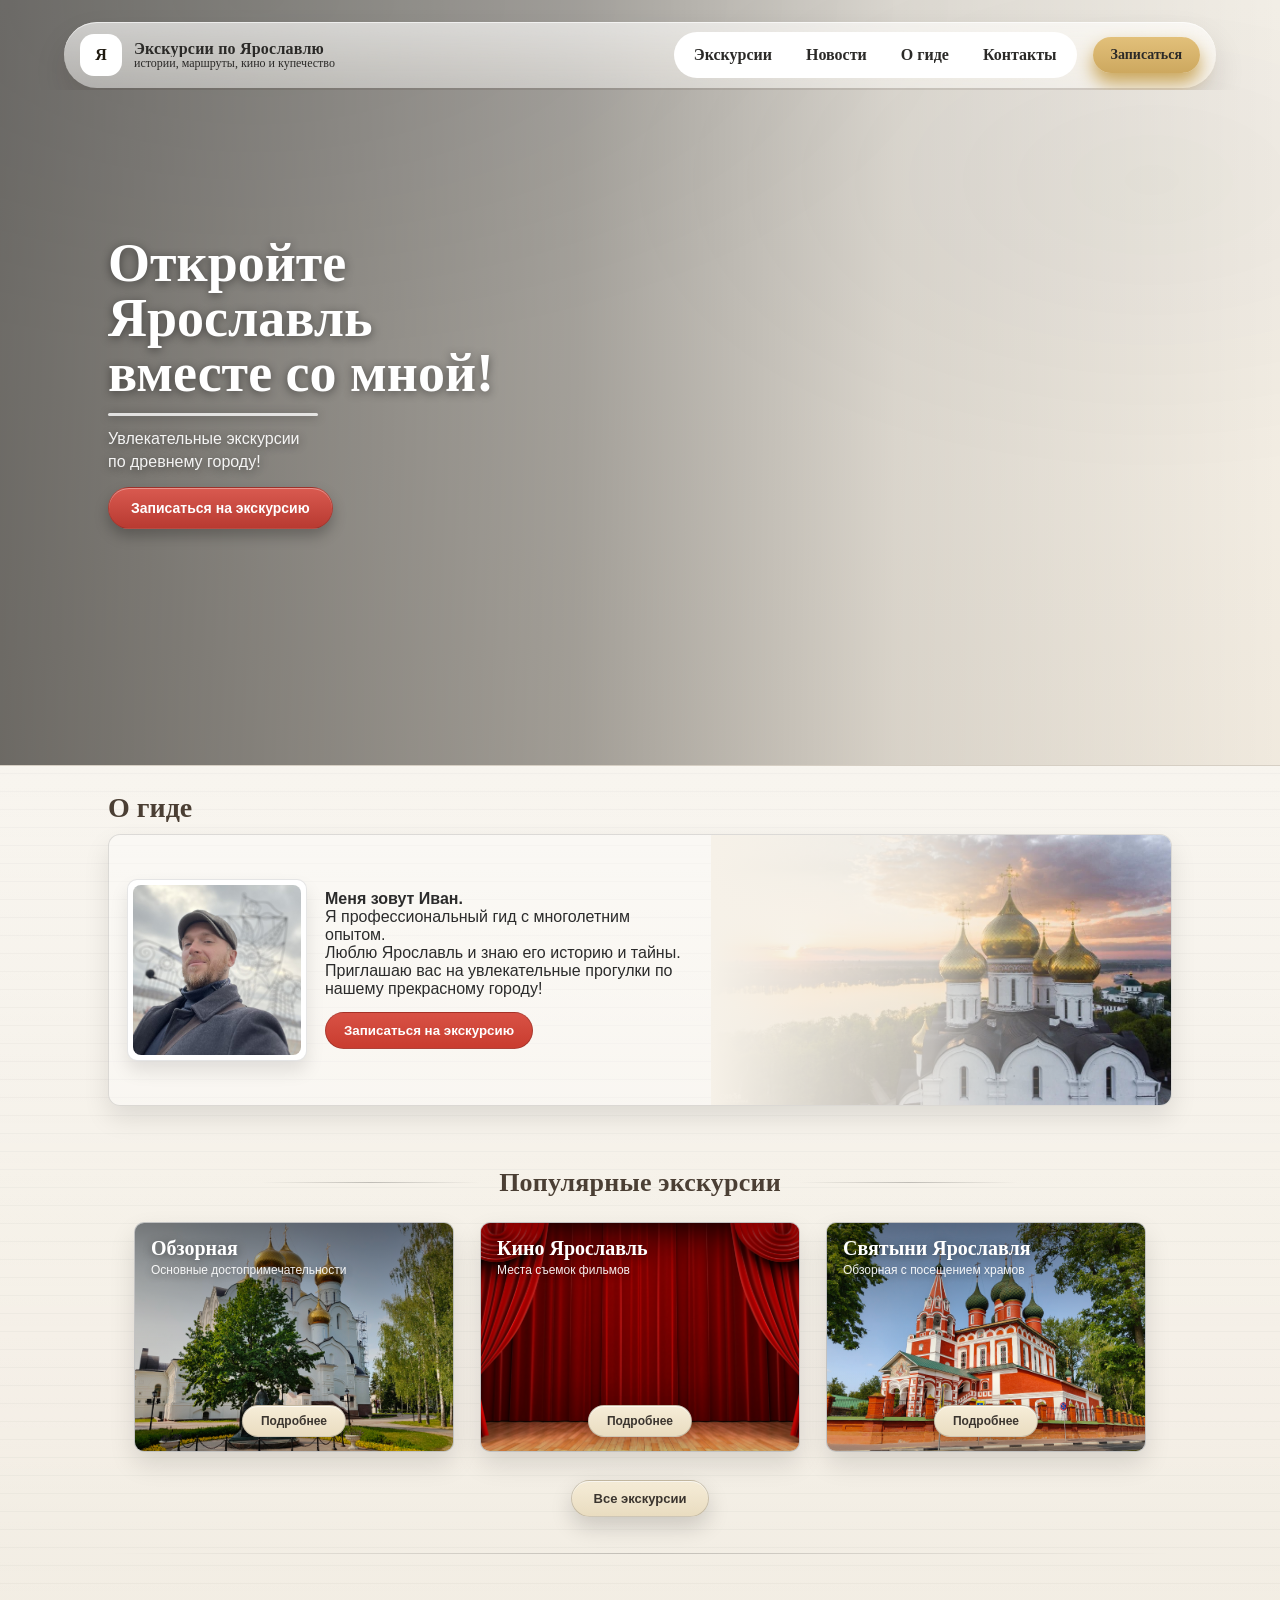
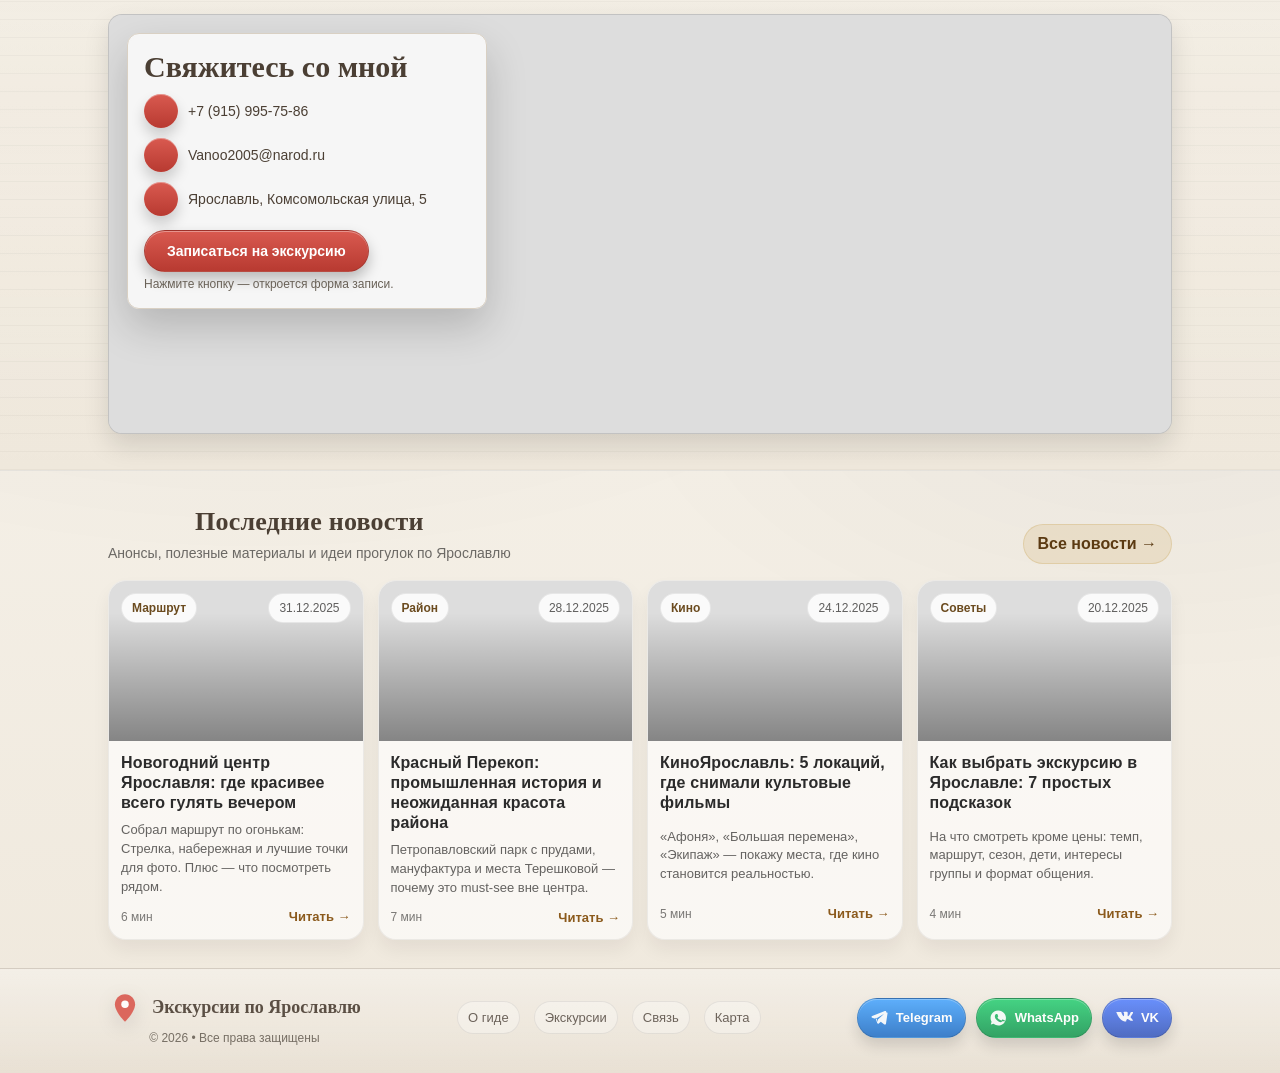
==== index.html @ 2187cf8c "Add files via upload" ====
<!DOCTYPE html>
<html lang="ru">
<head>
  <meta charset="UTF-8" />
  <meta name="viewport" content="width=device-width,initial-scale=1" />



  <title>Экскурсии по Ярославлю</title>

  <style>
    :root{
      --paper:#f2eee7;
      --paper2:#efe7db;
      --card:#f6f1e8;
      --ink:#2b2b2b;
      --muted:#6a6258;
      --line:#d7cec2;

      --red1:#d95a50;
      --red2:#b83a31;

      --shadow: 0 12px 26px rgba(0,0,0,.12);
      --shadow2: 0 18px 40px rgba(0,0,0,.18);
      --radius: 10px;
    }

    *{margin:0;padding:0;box-sizing:border-box}
    html,body{height:100%}
    body{
      font-family: Arial, sans-serif;
      color:var(--ink);
      background:
        radial-gradient(1200px 600px at 20% 0%, rgba(0,0,0,.05), transparent 60%),
        radial-gradient(900px 500px at 90% 20%, rgba(0,0,0,.04), transparent 60%),
        linear-gradient(180deg, #f6f2ea, #efe8dc);
    }

    .container{max-width:1100px;margin:0 auto;width:100%;padding:0 18px}

    /* ===== HERO ===== */
    header.hero{
      background:
        linear-gradient(90deg, rgba(0,0,0,.55) 0%, rgba(0,0,0,.33) 45%, rgba(0,0,0,.10) 70%, rgba(0,0,0,0) 100%),
        url("https://psv4.userapi.com/s/v1/d2/Vk6sckD1LeVloXlRwDg1XjYxkWj4OY6xsVGUfcGhxHgc-u_vKJKnL_MoN4MUgc6Sr50iKG7ShLWbutWflIVvo-ejvjIEZpxY9U4khu7tIAyXCngfRYkcGxoiD0BjpGy5UrMAFAOKYSDI/glavnaya.jpg");
      background-size: cover;
      background-position: center;
      color:#fff;
      min-height: 85vh;
      display:flex;
      align-items:center;
      padding: 64px 0;
    }
    .hero-box{
      max-width: 520px;
      padding: 12px 0;
    }
    .hero-title{
      font-family: Georgia, "Times New Roman", serif;
      font-weight: 700;
      line-height: 1.02;
      font-size: clamp(34px, 5vw, 54px);
      text-shadow: 0 2px 10px rgba(0,0,0,.45);
      margin-bottom: 12px;
    }
    .hero-divider{
      width: 210px;
      height: 3px;
      background: rgba(255,255,255,.78);
      border-radius: 999px;
      box-shadow: 0 1px 10px rgba(0,0,0,.35);
      margin: 10px 0 12px;
    }
    .hero-sub{
      font-size: 16px;
      color: rgba(255,255,255,.92);
      text-shadow: 0 2px 10px rgba(0,0,0,.45);
      margin-bottom: 14px;
      line-height: 1.4;
    }

    /* ===== Buttons (site style) ===== */
    .btn{
      appearance:none;
      border:none;
      cursor:pointer;
      display:inline-flex;
      align-items:center;
      justify-content:center;
      padding: 12px 22px;
      border-radius: 999px;
      color:#fff;
      text-decoration:none;
      font-weight: 700;
      font-size: 14px;
      background: linear-gradient(var(--red1), var(--red2));
      border: 1px solid rgba(0,0,0,.15);
      box-shadow:
        inset 0 1px 0 rgba(255,255,255,.35),
        0 7px 14px rgba(0,0,0,.25);
      transition: transform .15s ease, filter .15s ease;
      user-select:none;
    }
    .btn:hover{transform: translateY(-1px); filter: brightness(1.02)}
    .btn:active{transform: translateY(0px); filter: brightness(.98)}
    .btn:focus{outline: none; box-shadow: 0 0 0 3px rgba(217,90,80,.25), inset 0 1px 0 rgba(255,255,255,.35), 0 7px 14px rgba(0,0,0,.25)}

    .paper-wrap{
      border-top: 1px solid rgba(0,0,0,.08);
      border-bottom: 1px solid rgba(0,0,0,.08);
      background:
        linear-gradient(180deg, rgba(255,255,255,.25), rgba(255,255,255,0)),
        repeating-linear-gradient(0deg, rgba(0,0,0,.03), rgba(0,0,0,.03) 1px, transparent 1px, transparent 18px),
        linear-gradient(180deg, #f6f2ea, #efe8dc);
    }

    /* ===== ABOUT ===== */
    section{padding: 26px 0}
    .about-title{
      font-family: Georgia, "Times New Roman", serif;
      font-weight: 700;
      color: #4b3f34;
      font-size: 28px;
      margin: 0 0 10px;
    }


    .about-guide__card{
  position: relative;
  border-radius: 12px;
  border: 1px solid rgba(0,0,0,.12);
  box-shadow: 0 12px 26px rgba(0,0,0,.10);
  background: rgba(255,255,255,.35);
  overflow: hidden;              /* ВАЖНО: обрезает фото по рамке */
  display: grid;
  grid-template-columns: 1fr 460px; /* правая картинка как в примере */
  min-height: 160px;             /* чтобы не раздувало блок */
}

.about-guide__left{
  padding: 12px 18px;            /* отступы только слева */
  display: grid;
  grid-template-columns: 180px 1fr;
  gap: 18px;
  align-items: center;
}

.about-guide__right{
  position: relative;
  /* никаких padding/margin тут быть НЕ должно */
}

.about-guide__photo{
  width: 100%;
  height: 100%;
  display: block;
  object-fit: cover;             /* режет, но сохраняет качество */
}

/* “дымка” слева на правой картинке как в примере */
.about-guide__fade{
  position: absolute;
  inset: 0;
  pointer-events: none;
  background: linear-gradient(90deg,
    rgba(246,241,232,1) 0%,
    rgba(246,241,232,.75) 48%,
    rgba(246,241,232,.25) 70%,
    rgba(246,241,232,0) 92%
  );
}

/* РАМКА у фото гида — отвечает ВОТ ЭТО */
.about-guide__avatar{
  background: #fff;
  border-radius: 10px;
  padding: 5px;                  /* “рамка” */
  border: 1px solid rgba(0,0,0,.10);
  box-shadow: inset 0 1px 0 rgba(255,255,255,.7), 0 10px 18px rgba(0,0,0,.10);
}

.about-guide__avatar img{
  width: 100%;
  height: 170px;
  object-fit: cover;
  border-radius: 8px;
  display: block;
}

.about-guide__btn{
  margin-top: 14px;
  padding: 10px 18px;
  border-radius: 999px;
  border: 1px solid rgba(0,0,0,.18);
  background: linear-gradient(#d85245, #c93c2f);
  color: #fff;
  font-weight: 800;
  cursor: pointer;
}

/* адаптация */
@media (max-width: 980px){
  .about-guide__card{
    grid-template-columns: 1fr;
  }
  .about-guide__right{
    height: 100px;               /* чтобы справа не “улетало” по высоте */
  }
  .about-guide__left{
    grid-template-columns: 140px 1fr;
  }
}


    /* разделитель линии как в макете (над/под секциями) */
    .section-sep{
      margin: 18px 0 8px;
      height: 1px;
      background: linear-gradient(90deg, transparent, rgba(0,0,0,.20), transparent);
    }

    /* ===== POPULAR EXCURSIONS (как в примере) ===== */
    .section-title-row{
      display:flex;
      align-items:center;
      justify-content:center;
      gap: 18px;
      margin: 10px 0 16px;
    }
    .section-title-row:before,
    .section-title-row:after{
      content:"";
      height: 1px;
      width: clamp(90px, 18vw, 220px);
      background: linear-gradient(90deg, transparent, rgba(0,0,0,.22), transparent);
    }
    .section-title{
      font-family: Georgia, "Times New Roman", serif;
      font-size: 34px;
      font-weight: 700;
      color:#4b3f34;
      text-align:center;
      white-space: nowrap;
    }

    .cards{
      display:flex;
      justify-content:center;
      gap: 26px;           /* расстояние между карточками */
      flex-wrap: wrap;
      padding: 8px 0 26px;
    }
    .tour-card{
      width: 320px;        /* размер карточек как на примере */
      height: 230px;
      border-radius: 10px;
      overflow:hidden;
      border: 1px solid rgba(0,0,0,.12);
      box-shadow: var(--shadow);
      position: relative;
      background:#ddd;
      transform: translateZ(0);
    }


    .tour-card{
  width: 320px;
  height: 230px;
  border-radius: 10px;
  overflow: hidden;
  border: 1px solid rgba(0,0,0,.12);
  box-shadow: var(--shadow);
  position: relative;
  background: #ddd;
  transform: translateZ(0);
}

/* ВАЖНО: фиксируем и width, и height */
.tour-card img.bg{
  width: 100%;
  height: 100%;
  object-fit: cover;         /* заполняет карточку */
  object-position: center;   /* центрируем кадр */
  display: block;

  /* не трогаем резкость фильтрами, пусть будет чисто */
  image-rendering: auto;
}



    /* затемнение сверху под текст */
    .tour-card .overlay{
      position:absolute;
      inset:0;
      background:
        linear-gradient(180deg, rgba(0,0,0,.45) 0%, rgba(0,0,0,.10) 45%, rgba(0,0,0,0) 70%),
        linear-gradient(0deg, rgba(0,0,0,.18) 0%, rgba(0,0,0,0) 35%);
      pointer-events:none;
    }
    .tour-card .label{
      position:absolute;
      top: 14px;
      left: 16px;
      right: 16px;
      color:#fff;
      text-shadow: 0 2px 10px rgba(0,0,0,.45);
    }
    .tour-card .label .h{
      font-family: Georgia, "Times New Roman", serif;
      font-weight: 700;
      font-size: 20px;
      line-height: 1.1;
      margin-bottom: 4px;
    }
    .tour-card .label .s{
      font-size: 12px;
      opacity: .92;
    }

    /* кнопка снизу на карточке (бежевая, как в примере) */
    .tour-card .more{
      position:absolute;
      left: 50%;
      bottom: 14px;
      transform: translateX(-50%);
      padding: 8px 18px;
      border-radius: 999px;
      font-weight: 700;
      font-size: 12px;
      background: linear-gradient(#f6edd8, #e9dcc0);
      color:#3b352f;
      border: 1px solid rgba(0,0,0,.16);
      box-shadow: inset 0 1px 0 rgba(255,255,255,.65), 0 8px 18px rgba(0,0,0,.18);
      cursor:pointer;
      transition: transform .15s ease, filter .15s ease;
    }
    .tour-card .more:hover{transform: translateX(-50%) translateY(-1px); filter: brightness(1.01)}
    .tour-card .more:active{transform: translateX(-50%) translateY(0px); filter: brightness(.98)}
    .tour-card .more:focus{outline:none; box-shadow: 0 0 0 3px rgba(233,220,192,.55), inset 0 1px 0 rgba(255,255,255,.65), 0 8px 18px rgba(0,0,0,.18)}

    /* ===== “Все экскурсии” + аккордеон ===== */
    .all-excursions-wrap{
      text-align:center;
      margin-top: -2px;
      padding: 4px 0 18px;
    }
    .btn-all{
      padding: 10px 22px;
      border-radius: 999px;
      font-weight: 800;
      font-size: 13px;
      background: linear-gradient(#f6edd8, #e9dcc0);
      color:#3b352f;
      border: 1px solid rgba(0,0,0,.16);
      box-shadow: inset 0 1px 0 rgba(255,255,255,.65), 0 10px 22px rgba(0,0,0,.16);
      cursor:pointer;
      transition: transform .15s ease, filter .15s ease;
    }
    .btn-all:hover{transform: translateY(-1px); filter: brightness(1.01)}
    .btn-all:active{transform: translateY(0px); filter: brightness(.98)}
    .btn-all:focus{outline:none; box-shadow: 0 0 0 3px rgba(233,220,192,.60), inset 0 1px 0 rgba(255,255,255,.65), 0 10px 22px rgba(0,0,0,.16)}

    /* Панель с дополнительными карточками */
    .accordion{
      overflow: hidden;
      max-height: 0;
      opacity: 0;
      transition: max-height .45s ease, opacity .35s ease;
      will-change: max-height;
      padding-top: 0;
      padding-bottom: 0;
    }
    .accordion.open{
      max-height: 920px; /* достаточно для 3 карточек */
      opacity: 1;
      padding-top: 8px;
      padding-bottom: 26px;
    }

    /* ===== CONTACT SECTION (карта фоном + блок слева сверху) ===== */
    .contact-section{
      position: relative;
      min-height: 420px;
      border-radius: 14px;
      overflow: hidden;
      border: 1px solid rgba(0,0,0,.12);
      box-shadow: var(--shadow);
      margin-bottom: 10px;
      background: #ddd;
    }

    .contact-map{
      position:absolute;
      inset:0;
      background:#ddd;
    }
    .contact-map > *{
      width:100% !important;
      height:100% !important;
      display:block;
    }

    .contact-panel{
      position:absolute;
      top: 18px;
      left: 18px;
      width: min(360px, calc(100% - 36px));
      border: 1px solid #d9d0c3;
      border-radius: 12px;
      background: rgba(255,255,255,.72);
      box-shadow: 0 18px 40px rgba(0,0,0,.18);
      padding: 16px;
      backdrop-filter: blur(3px);
    }

    .contact-title{
      font-family: Georgia, "Times New Roman", serif;
      font-size: 30px;
      font-weight: 700;
      color:#4b3f34;
      margin-bottom: 10px;
    }

    .contact-list{
      display:flex;
      flex-direction:column;
      gap: 10px;
      color:#4b3f34;
      font-size: 14px;
      margin-top: 10px;
    }
    .contact-list .row{display:flex;gap:10px;align-items:center}

    .dot{
      width: 34px;height:34px;border-radius:50%;
      background: linear-gradient(var(--red1), var(--red2));
      box-shadow: inset 0 1px 0 rgba(255,255,255,.35), 0 8px 14px rgba(0,0,0,.18);
      flex: 0 0 34px;
    }

    /* Mobile: делаем панель не абсолютной, чтобы не перекрывать всё */
    @media (max-width: 720px){
      .contact-section{min-height: 520px}
      .contact-panel{
        position: relative;
        top: auto; left: auto;
        margin: 14px;
        width: auto;
      }
    }

/* ===== MODALS ===== */
    .modal{
      position: fixed;
      inset: 0;
      display: none;
      align-items: center;
      justify-content: center;
      padding: 18px;
      z-index: 9999;
    }
    .modal.open{display:flex}
    .modal .backdrop{
      position:absolute;
      inset:0;
      background: rgba(20,16,12,.62);
      backdrop-filter: blur(2px);
    }
    .modal .panel{
      position: relative;
      width: min(720px, 96vw);
      border-radius: 14px;
      border: 1px solid rgba(0,0,0,.18);
      box-shadow: var(--shadow2);
      overflow: hidden;
      background:
        linear-gradient(180deg, rgba(255,255,255,.65), rgba(255,255,255,.25)),
        radial-gradient(900px 300px at 70% 10%, rgba(255,255,255,.55), rgba(255,255,255,0) 60%),
        #f3ede3;
    }
    .modal .header{
      padding: 16px 18px 12px;
      border-bottom: 1px solid rgba(0,0,0,.10);
      display:flex;
      align-items:flex-start;
      justify-content: space-between;
      gap: 12px;
    }
    .modal .title{
      font-family: Georgia, "Times New Roman", serif;
      font-weight: 700;
      font-size: 24px;
      color:#4b3f34;
      line-height: 1.1;
    }
    .modal .subtitle{
      font-size: 12px;
      color: var(--muted);
      margin-top: 6px;
      line-height: 1.35;
    }
    .close{
      width: 38px;
      height: 38px;
      border-radius: 999px;
      border: 1px solid rgba(0,0,0,.15);
      background: rgba(255,255,255,.6);
      cursor:pointer;
      display:inline-flex;
      align-items:center;
      justify-content:center;
      box-shadow: inset 0 1px 0 rgba(255,255,255,.7), 0 10px 18px rgba(0,0,0,.12);
    }
    .close:hover{filter: brightness(1.02)}
    .close:active{filter: brightness(.98)}
    .close:focus{outline:none; box-shadow: 0 0 0 3px rgba(217,90,80,.20), inset 0 1px 0 rgba(255,255,255,.7), 0 10px 18px rgba(0,0,0,.12)}
    .close svg{width:18px;height:18px;opacity:.8}

    .modal .content{padding: 14px 18px 18px}
    .modal .footer{
      padding: 14px 18px 18px;
      border-top: 1px solid rgba(0,0,0,.10);
      display:flex;
      justify-content:flex-end;
      gap: 10px;
      background: rgba(255,255,255,.22);
    }

    /* Booking form */
    .form-grid{
      display:grid;
      grid-template-columns: 1fr 1fr;
      gap: 10px 12px;
      margin-top: 10px;
    }
    .field{display:flex;flex-direction:column;gap:6px}
    .field label{
      font-size: 12px;
      color:#5a524a;
      font-weight: 700;
    }
    .field input, .field select, .field textarea{
      width:100%;
      padding: 11px 12px;
      border-radius: 10px;
      border: 1px solid rgba(0,0,0,.18);
      background: rgba(255,255,255,.78);
      outline:none;
      font-size: 14px;
    }
    .field input:focus, .field select:focus, .field textarea:focus{
      box-shadow: 0 0 0 3px rgba(217,90,80,.18);
      border-color: rgba(217,90,80,.45);
    }
    .hint{
      font-size: 12px;
      color: var(--muted);
      margin-top: 4px;
      line-height: 1.35;
    }
    .full{grid-column: 1 / -1}

    /* Excursion details modal */
    .exc-img{
      width:100%;
      height: 160px; /* “поменьше и меньше в высоту” */
      overflow:hidden;
      border-bottom: 1px solid rgba(0,0,0,.10);
      background:#ddd;
    }
    .exc-img img{
      width:100%;
      height:100%;
      object-fit: cover;
      display:block;
      transform: scale(1.02);
      filter: saturate(.98) contrast(.98);
    }
    .exc-sect{
      margin-top: 12px;
      padding-top: 12px;
      border-top: 1px dashed rgba(0,0,0,.18);
    }
    .exc-sect h4{
      font-family: Georgia, "Times New Roman", serif;
      font-size: 18px;
      color:#4b3f34;
      margin-bottom: 8px;
    }
    .exc-text{
      font-size: 13px;
      color:#3b352f;
      line-height: 1.55;
    }
    .route{
      margin-top: 8px;
      padding-left: 18px;
      color:#3b352f;
      font-size: 13px;
      line-height: 1.55;
    }

    footer{
      padding: 18px 0 26px;
      text-align:center;
      color:#6a6258;
      font-size: 13px;
      opacity:.9;
    }

    /* ===== Responsive ===== */
    @media (max-width: 980px){
      header.hero{min-height: 72vh}
      .about-grid{grid-template-columns: 170px 1fr; grid-template-rows: auto auto}
      .side-image{grid-column: 1 / -1; height: 170px}
      .contact-grid{grid-template-columns: 1fr}
    }
    @media (max-width: 720px){
      .about-grid{grid-template-columns: 1fr}
      .guide-photo{width: 210px; height: 150px; margin: 0 auto}
      .hero-box{max-width: 92%}
      .form-grid{grid-template-columns: 1fr}
      .tour-card{width: min(360px, 92vw)}
    }
  
    /* ===== FOOTER STYLES ===== */
    .site-footer{
      margin-top: 18px;
      padding: 22px 0 28px;
      background:
        linear-gradient(180deg, rgba(255,255,255,.35), rgba(255,255,255,.10)),
        linear-gradient(180deg, #efe8dc, #e6ddcf);
      border-top: 1px solid rgba(0,0,0,.10);
    }

    .footer-inner{
      display:flex;
      align-items:center;
      justify-content:space-between;
      gap: 18px;
      flex-wrap:wrap;
    }

    .footer-brand{min-width: 240px}

    .footer-logo{
      display:flex;
      align-items:center;
      gap: 10px;
      text-decoration:none;
      color:#4b3f34;
      font-family: Georgia, "Times New Roman", serif;
      font-weight: 700;
      font-size: 18px;
    }
    .logo-mark{width:34px;height:34px;filter: drop-shadow(0 6px 10px rgba(0,0,0,.12))}
    .logo-text{line-height:1.1}

    .footer-note{
      margin-top: 6px;
      font-size: 12px;
      color: #6a6258;
    }

    .footer-links{
      display:flex;
      gap: 14px;
      flex-wrap:wrap;
      justify-content:center;
    }
    .footer-link{
      font-size: 13px;
      color:#5f564d;
      text-decoration:none;
      padding: 8px 10px;
      border-radius: 999px;
      border: 1px solid rgba(0,0,0,.08);
      background: rgba(255,255,255,.35);
      transition: transform .12s ease, filter .12s ease;
    }
    .footer-link:hover{transform: translateY(-1px); filter: brightness(1.02)}

    .footer-social{
      display:flex;
      gap: 10px;
      flex-wrap:wrap;
      justify-content:flex-end;
    }

    .social-btn{
      display:inline-flex;
      align-items:center;
      gap: 8px;
      text-decoration:none;
      font-weight: 700;
      font-size: 13px;
      color:#fff;
      padding: 10px 12px;
      border-radius: 999px;
      border: 1px solid rgba(0,0,0,.14);
      box-shadow: inset 0 1px 0 rgba(255,255,255,.28), 0 8px 14px rgba(0,0,0,.14);
      transition: transform .12s ease, filter .12s ease;
      white-space: nowrap;
    }
    .social-btn:hover{transform: translateY(-1px); filter: brightness(1.03)}
    .social-btn:active{transform: translateY(0px); filter: brightness(.98)}
    .social-btn svg{width:18px;height:18px;fill:#fff;opacity:.95}

    .social-btn.tg{background: linear-gradient(#4ea9ff, #2a74c8)}
    .social-btn.wa{background: linear-gradient(#33d17a, #1f9b58)}
    .social-btn.vk{background: linear-gradient(#5b86ff, #3f5fbf)}

    @media (max-width: 860px){
      .footer-inner{justify-content:center}
      .footer-social{justify-content:center}
    }

    .home-news{
  margin-top: 26px;
  padding: 18px;
  border-radius: 22px;
  background: rgba(255,255,255,.40);
  border: 1px solid rgba(0,0,0,.06);
}

.hn-head{
  display:flex;
  justify-content:space-between;
  align-items:flex-end;
  gap: 14px;
  flex-wrap: wrap;
  margin-bottom: 12px;
}

.hn-title{ margin:0; font-size: 26px; letter-spacing:.2px; }
.hn-sub{ margin:6px 0 0; color: rgba(43,42,40,.65); font-size: 14px; }
.hn-link{
  color: var(--accent, #c33a2b);
  font-weight: 750;
  text-decoration: none;
  background: rgba(255,255,255,.55);
  border: 1px solid rgba(0,0,0,.06);
  padding: 10px 14px;
  border-radius: 999px;
}

.hn-grid{
  display:grid;
  grid-template-columns: repeat(12, 1fr);
  gap: 14px;
}

.hn-card{
  grid-column: span 3;
  display:grid;
  grid-template-rows: 150px 1fr;
  border-radius: 18px;
  overflow:hidden;
  text-decoration:none;
  color: inherit;
  background: rgba(255,250,242,.85);
  border: 1px solid rgba(0,0,0,.06);
  box-shadow: 0 16px 36px rgba(30,20,10,.08);
  transition: transform .15s ease, filter .15s ease;
}
.hn-card:hover{ transform: translateY(-2px); filter: saturate(1.02); }

.hn-cover{ background:#ddd center/cover no-repeat; }
.hn-body{ padding: 12px; display:grid; gap: 8px; }
.hn-meta{ color: rgba(43,42,40,.55); font-size: 12px; }
.hn-card-title{ font-weight: 850; line-height: 1.2; }
.hn-excerpt{ color: rgba(43,42,40,.68); font-size: 13px; line-height: 1.55; }

@media (max-width: 1100px){
  .hn-card{ grid-column: span 6; }
}
@media (max-width: 700px){
  .hn-card{ grid-column: span 12; grid-template-rows: 170px 1fr; }
}

/* ====== NEWS styles (можно оставить прямо в index.html) ====== */
  .news-home{ padding: 42px 0 10px; }
  .news-head{
    display:flex; align-items:flex-end; justify-content:space-between;
    gap:16px; margin-bottom: 18px;
  }
  .news-title{ margin:0; font-size: 30px; letter-spacing: .2px; }
  .news-sub{ margin:8px 0 0; color:#6a625a; line-height:1.4; max-width: 760px; }
  .news-all{
    display:inline-flex; align-items:center; gap:8px;
    padding: 10px 14px; border-radius: 999px;
    background: rgba(255,255,255,.55);
    border: 1px solid rgba(0,0,0,.06);
    text-decoration:none; color:#2b2a28; font-weight:700;
    transition: transform .15s ease, background .15s ease;
    white-space: nowrap;
  }
  .news-all:hover{ transform: translateY(-1px); background: rgba(255,255,255,.75); }

  .news-grid{
    display:grid;
    grid-template-columns: repeat(4, 1fr);
    gap: 14px;
  }

  .news-card{
    display:flex; flex-direction:column;
    border-radius: 18px;
    overflow:hidden;
    background: rgba(255,255,255,.55);
    border: 1px solid rgba(0,0,0,.06);
    box-shadow: 0 12px 22px rgba(30,20,10,.06);
    text-decoration:none; color:inherit;
    transition: transform .15s ease, background .15s ease;
    min-height: 260px;
  }
  .news-card:hover{ transform: translateY(-2px); background: rgba(255,255,255,.75); }

  .news-img{
    height: 140px;
    background: #ddd center/cover no-repeat;
    position: relative;
  }
  .news-badge{
    position:absolute; left: 12px; top: 12px;
    padding: 6px 10px;
    border-radius: 999px;
    font-size: 12px; font-weight: 800;
    color:#6b4b1f;
    background: rgba(202,166,90,.18);
    border: 1px solid rgba(202,166,90,.32);
    backdrop-filter: blur(6px);
  }

  .news-body{ padding: 14px; display:flex; flex-direction:column; gap:10px; flex:1; }
  .news-meta{ display:flex; gap:10px; align-items:center; color:#6a625a; font-size:12px; }
  .news-dot{ width:4px; height:4px; border-radius:999px; background:#b9b1a8; display:inline-block; }
  .news-h3{ margin:0; font-size: 16px; line-height:1.25; letter-spacing: .2px; }
  .news-text{ margin:0; color:#6a625a; font-size: 13px; line-height:1.4; }
  .news-foot{ margin-top:auto; display:flex; justify-content:space-between; align-items:center; gap:12px; }
  .news-link{
    font-weight: 800;
    color: #b33b2e; /* под красную кнопку записи */
    font-size: 13px;
  }
  .news-time{ color:#6a625a; font-size:12px; }

  @media (max-width: 1100px){
    .news-grid{ grid-template-columns: repeat(2, 1fr); }
  }
  @media (max-width: 560px){
    .news-head{ align-items:flex-start; flex-direction:column; }
    .news-grid{ grid-template-columns: 1fr; }
    .news-title{ font-size: 26px; }
  }

  /* ===== News styles (можно оставить прямо в index.html) ===== */
  .container{
    width: min(1100px, calc(100% - 32px));
    margin: 0 auto;
  }
  .news-section{
    padding: 36px 0 10px;
  }
  .news-top{
    display:flex;
    align-items:flex-end;
    justify-content:space-between;
    gap: 16px;
    margin-bottom: 16px;
  }
  .section-title{
    margin:0;
    font-size: 26px;
    letter-spacing: .2px;
  }
  .section-subtitle{
    margin: 6px 0 0;
    color: rgba(43,42,40,.68);
    font-size: 14px;
    line-height: 1.5;
  }
  .news-all{
    white-space: nowrap;
    text-decoration: none;
    font-weight: 700;
    color: #5b3a12;
    background: rgba(202,166,90,.18);
    border: 1px solid rgba(202,166,90,.30);
    padding: 10px 14px;
    border-radius: 999px;
    transition: transform .15s ease, background .15s ease;
  }
  .news-all:hover{ transform: translateY(-1px); background: rgba(202,166,90,.25); }

  .news-grid{
    display:grid;
    grid-template-columns: repeat(4, 1fr);
    gap: 14px;
  }

  .news-card{
    display:grid;
    grid-template-rows: 160px auto;
    border-radius: 18px;
    overflow:hidden;
    text-decoration:none;
    color: inherit;
    background: rgba(255,255,255,.62);
    border: 1px solid rgba(0,0,0,.06);
    box-shadow: 0 10px 18px rgba(30,20,10,.06);
    transition: transform .16s ease, background .16s ease, box-shadow .16s ease;
  }
  .news-card:hover{
    transform: translateY(-2px);
    background: rgba(255,255,255,.78);
    box-shadow: 0 14px 26px rgba(30,20,10,.10);
  }

  .news-cover{
    position:relative;
    background: #ddd center/cover no-repeat;
  }
  .news-cover::after{
    content:"";
    position:absolute; inset:0;
    background: linear-gradient(180deg, rgba(0,0,0,.00) 20%, rgba(0,0,0,.40) 100%);
  }
  .news-badge{
    position:absolute;
    left: 12px; top: 12px;
    z-index: 2;
    font-size: 12px;
    font-weight: 800;
    padding: 7px 10px;
    border-radius: 999px;
    background: rgba(255,255,255,.85);
    border: 1px solid rgba(0,0,0,.08);
  }
  .news-date{
    position:absolute;
    right: 12px; top: 12px;
    z-index: 2;
    font-size: 12px;
    padding: 7px 10px;
    border-radius: 999px;
    background: rgba(255,255,255,.85);
    border: 1px solid rgba(0,0,0,.08);
    color: rgba(43,42,40,.75);
  }

  .news-body{
    padding: 12px 12px 14px;
    display:grid;
    gap: 8px;
  }
  .news-title{
    margin:0;
    font-size: 16px;
    line-height: 1.25;
    font-weight: 900;
    letter-spacing: .15px;
  }
  .news-excerpt{
    margin:0;
    font-size: 13px;
    line-height: 1.45;
    color: rgba(43,42,40,.72);
  }
  .news-footer{
    display:flex;
    justify-content: space-between;
    align-items:center;
    gap: 10px;
    margin-top: 4px;
  }
  .news-meta{
    font-size: 12px;
    color: rgba(43,42,40,.62);
  }
  .news-link{
    font-size: 13px;
    font-weight: 850;
    color: #8b5a1c;
  }

  @media (max-width: 1100px){
    .news-grid{ grid-template-columns: repeat(2, 1fr); }
  }
  @media (max-width: 620px){
    .news-top{ align-items:flex-start; flex-direction: column; }
    .news-grid{ grid-template-columns: 1fr; }
  }

  </style>
</head>

<body>

  <iframe
  src="header.html"
  id="siteHeader"
  scrolling="no"
  style="
    position: fixed;
    top: 0;
    left: 0;
    width: 100%;
    height: 90px;
    border: 0;
    z-index: 9999;
    background: transparent;
    display: block;
  ">
</iframe>



  <!-- HERO -->
  <header class="hero" id="top">
    <div class="container">
      <div class="hero-box">
        <div class="hero-title">Откройте<br>Ярославль<br>вместе со мной!</div>
        <div class="hero-divider"></div>
        <div class="hero-sub">Увлекательные экскурсии<br>по древнему городу!</div>

        <!-- Кнопка открывает попап записи -->
        <button class="btn js-open-booking" data-from="Главная" type="button">
          Записаться на экскурсию
        </button>
      </div>
    </div>
  </header>

  <div class="paper-wrap">
    <div class="container">

      <!-- ABOUT -->
      <section class="about-guide" id="about">
  <h2 class="about-title">О гиде</h2>

  <div class="about-guide__card">
    <div class="about-guide__left">
      <div class="about-guide__avatar">
        <img src="images/hero/gid.jpg" alt="Гид Иван">
      </div>

      <div class="about-guide__text">
        <b>Меня зовут Иван.</b><br>
        Я профессиональный гид с многолетним опытом.<br>
        Люблю Ярославль и знаю его историю и тайны.<br>
        Приглашаю вас на увлекательные прогулки по нашему прекрасному городу!
        <button class="about-guide__btn">Записаться на экскурсию</button>
      </div>
    </div>

    <div class="about-guide__right">
      <img class="about-guide__photo" src="images/hero/right-gid.jpg" alt="Ярославль">
      <span class="about-guide__fade"></span>
    </div>
  </div>
</section>


      <!-- POPULAR -->
      <section id="excursions">
        <div class="section-title-row" id="tours">
          <div class="section-title">Популярные экскурсии</div>
        </div>

        <div class="cards">
          <!-- Card 1 -->
          <article class="tour-card">
            <img class="bg"
              src="images/tours/obzornaya.jpg"
              srcset="images/tours/obzornaya.jpg 1x, images/tours/obzornaya@2x.jpg 2x"
              alt="Обзорная"
            />
            <div class="overlay"></div>
            <div class="label">
              <div class="h">Обзорная</div>
              <div class="s">Основные достопримечательности</div>
            </div>
            <button class="more js-open-excursion" type="button" data-excursion="old">
              Подробнее
            </button>
          </article>

          <!-- Card 2 -->
          <article class="tour-card">
            <img class="bg"
              src="images/tours/kino.jpg"
              alt="Кино Ярославль"
            />
            <div class="overlay"></div>
            <div class="label">
              <div class="h">Кино Ярославль</div>
              <div class="s">Места съемок фильмов</div>
            </div>
            <button class="more js-open-excursion" type="button" data-excursion="volga">
              Подробнее
            </button>
          </article>

          <!-- Card 3 -->
          <article class="tour-card">
            <img class="bg"
              src="images/tours/svyatini.jpg"
              alt="Ярославль вечерний"
            />
            <div class="overlay"></div>
            <div class="label">
              <div class="h">Святыни Ярославля</div>
              <div class="s">Обзорная с посещением храмов</div>
            </div>
            <button class="more js-open-excursion" type="button" data-excursion="evening">
              Подробнее
            </button>
          </article>
        
        </div>

        <div class="all-excursions-wrap">
          <button class="btn-all" id="toggleAllExcursions" type="button" aria-expanded="false" aria-controls="moreExcursions">
            Все экскурсии
          </button>
        </div>

        <div class="cards accordion" id="moreExcursions" aria-hidden="true">
          <!-- Extra Card 4 -->
          <article class="tour-card">
            <img class="bg"
              src="https://sun9-33.userapi.com/s/v1/ig2/y-PT-btYEzUN-_7WDr15G1dZ6bzItMZxHPDWhUGZAEdUhF63bOXMAZGNyqS8tl6QAyzE_7BPS0V45r4Da1pbJv7P.jpg?quality=95&as=32x30,48x44,72x66,108x100,160x148,240x222,360x333,480x443,540x499,640x591,720x665,800x739&from=bu&cs=800x0"
              alt="Храмы и фрески"
            />
            <div class="overlay"></div>
            <div class="label">
              <div class="h">Ярославль купеческий</div>
              <div class="s">История купечества XVII–XX веков</div>
            </div>
            <button class="more js-open-excursion" type="button" data-excursion="temples">
              Подробнее
            </button>
          </article>

          <!-- Extra Card 5 -->
          <article class="tour-card">
            <img class="bg"
              src="https://sun9-33.userapi.com/s/v1/ig2/y-PT-btYEzUN-_7WDr15G1dZ6bzItMZxHPDWhUGZAEdUhF63bOXMAZGNyqS8tl6QAyzE_7BPS0V45r4Da1pbJv7P.jpg?quality=95&as=32x30,48x44,72x66,108x100,160x148,240x222,360x333,480x443,540x499,640x591,720x665,800x739&from=bu&cs=800x0"
              alt="Ярославль гастро"
            />
            <div class="overlay"></div>
            <div class="label">
              <div class="h">Слово Пацана</div>
              <div class="s">Места съемок сериала</div>
            </div>
            <button class="more js-open-excursion" type="button" data-excursion="gastro">
              Подробнее
            </button>
          </article>

          <!-- Extra Card 6 -->
          <article class="tour-card">
            <img class="bg"
              src="https://sun9-33.userapi.com/s/v1/ig2/y-PT-btYEzUN-_7WDr15G1dZ6bzItMZxHPDWhUGZAEdUhF63bOXMAZGNyqS8tl6QAyzE_7BPS0V45r4Da1pbJv7P.jpg?quality=95&as=32x30,48x44,72x66,108x100,160x148,240x222,360x333,480x443,540x499,640x591,720x665,800x739&from=bu&cs=800x0"
              alt="Секретные дворики"
            />
            <div class="overlay"></div>
            <div class="label">
              <div class="h">Красный Перекоп</div>
              <div class="s">Рабочий район Ярославля</div>
            </div>
            <button class="more js-open-excursion" type="button" data-excursion="yards">
              Подробнее
            </button>
          </article>
        </div>

        <div class="section-sep"></div>
      </section>

      <!-- CONTACT -->
      <section id="contact">
        <div class="contact-section">
          <div class="contact-map">
            <script type="text/javascript" charset="utf-8" async
              src="https://api-maps.yandex.ru/services/constructor/1.0/js/?um=constructor%3A077c4451affe5e7bb200986571a270844620c939a71a3b59846d5cb33eccfa7f&amp;width=745&amp;height=400&amp;lang=ru_RU&amp;scroll=true">
            </script>
          </div>

          <div class="contact-panel">
            <div class="contact-title">Свяжитесь со мной</div>
            <div class="contact-list">
              <div class="row"><span class="dot"></span><span>+7 (915) 995-75-86</span></div>
              <div class="row"><span class="dot"></span><span>Vanoo2005@narod.ru</span></div>
              <div class="row"><span class="dot"></span><span>Ярославль, Комсомольская улица, 5</span></div>
            </div>

            <div style="margin-top:14px">
              <button class="btn js-open-booking" data-from="Связь со мной" type="button">
                Записаться на экскурсию
              </button>
            </div>
            <div class="hint">Нажмите кнопку — откроется форма записи.</div>
          </div>
        </div>
      </section>
    </div>
  </div>


  <!-- ===== Последние новости (вставь под блоком "Свяжитесь со мной") ===== -->
<section class="news-section" id="latest-news">
  <div class="container">
    <div class="news-top">
      <div>
        <h2 class="section-title">Последние новости</h2>
        <p class="section-subtitle">Анонсы, полезные материалы и идеи прогулок по Ярославлю</p>
      </div>
      <a class="news-all" href="news.html">Все новости →</a>
    </div>

    <div class="news-grid" id="latestNewsGrid"></div>
  </div>
</section>



<link rel="stylesheet" href="/css/news.css">
<script src="/js/news.js"></script>
<script>
  renderLatestNews("latestNewsGrid", 4);
</script>


<script src="./news-data.js"></script>
<script>
  (function(){
    const grid = document.getElementById("homeNewsGrid");
    if(!grid || !window.NEWS) return;

    const esc = (s="") => String(s).replace(/[&<>"']/g, c => ({'&':'&amp;','<':'&lt;','>':'&gt;','"':'&quot;',"'":'&#039;'}[c]));
    const list = (window.NewsUtils ? NewsUtils.sortDesc(window.NEWS) : window.NEWS).slice(0,4);

    grid.innerHTML = list.map(n => `
      <a class="hn-card" href="./news.html#${esc(n.id)}">
        <div class="hn-cover" style="background-image:url('${esc(n.cover||"")}')"></div>
        <div class="hn-body">
          <div class="hn-meta">
            <span>${esc(window.NewsUtils ? NewsUtils.formatDate(n.date) : n.date)}</span>
          </div>
          <div class="hn-card-title">${esc(n.title)}</div>
          <div class="hn-excerpt">${esc(n.excerpt || "")}</div>
        </div>
      </a>
    `).join("");
  })();
</script>

  <!-- =======================
       BOOKING MODAL
  ======================== -->
  <div class="modal" id="bookingModal" aria-hidden="true">
    <div class="backdrop" data-close="true"></div>

    <div class="panel" role="dialog" aria-modal="true" aria-labelledby="bookingTitle">
      <div class="header">
        <div>
          <div class="title" id="bookingTitle">Запись на экскурсию</div>
          <div class="subtitle" id="bookingSubtitle">Заполните данные — я свяжусь с вами для подтверждения.</div>
        </div>
        <button class="close" type="button" data-close="true" aria-label="Закрыть">
          <svg viewBox="0 0 24 24" fill="none" aria-hidden="true">
            <path d="M6 6l12 12M18 6L6 18" stroke="currentColor" stroke-width="2" stroke-linecap="round"/>
          </svg>
        </button>
      </div>

      <div class="content">
        <form id="bookingForm">
          <div class="form-grid">
            <div class="field">
              <label>Имя</label>
              <input name="name" type="text" placeholder="Алексей" required />
            </div>

            <div class="field">
              <label>Телефон</label>
              <input name="phone" type="tel" placeholder="+7 (___) ___-__-__" required />
            </div>

            <div class="field">
              <label>Количество людей</label>
              <select name="people" required>
                <option value="" disabled selected>Выберите</option>
                <option>1</option><option>2</option><option>3</option><option>4</option>
                <option>5</option><option>6</option><option>7</option><option>8+</option>
              </select>
            </div>

            <div class="field">
              <label>Экскурсия</label>
              <select name="excursion">
                <option value="Не выбрано">Не выбрано</option>
                <option value="Старинный Ярославль">Обзорная</option>
                <option value="Величие на Волге">Кино Ярославль</option>
                <option value="Ярославль вечерний">Святыни Ярославля</option>
                              <option value="Храмы и фрески">Ярославль купеческий</option>
                <option value="Ярославль гастро">Слово Пацана</option>
                <option value="Секретные дворики">Красный Перекоп</option>
              </select>
            </div>

            <div class="field">
              <label>Дата</label>
              <!-- Нативный календарь (маленькое окно выбора даты) -->
              <input name="date" type="date" required />
            </div>

            <div class="field">
              <label>Время</label>
              <input name="time" type="time" required />
            </div>

            <div class="field full">
              <label>Комментарий (необязательно)</label>
              <textarea name="comment" rows="3" placeholder="Например: хотим начать у набережной..."></textarea>
              <div class="hint" id="bookingSourceHint"></div>
            </div>
          </div>
        </form>
      </div>

      <div class="footer">
        <button class="btn" type="button" data-close="true" style="background:linear-gradient(#f6edd8,#e9dcc0);color:#3b352f;border:1px solid rgba(0,0,0,.16);box-shadow: inset 0 1px 0 rgba(255,255,255,.65), 0 8px 18px rgba(0,0,0,.18);">
          Отмена
        </button>
        <button class="btn" type="submit" form="bookingForm" id="sendBooking">
          Отправить
        </button>
      </div>
    </div>
  </div>

  <!-- =======================
       EXCURSION MODALS (3 шт)
  ======================== -->
  <div class="modal" id="excursionModal" aria-hidden="true">
    <div class="backdrop" data-close="true"></div>

    <div class="panel" role="dialog" aria-modal="true" aria-labelledby="excTitle">
      <div class="exc-img">
        <img id="excImg"
          src="https://sun9-46.userapi.com/s/v1/ig2/_AVDibBo4O-IOVpgRLoo62U8hEa1zGsMnqToUuy5GyXL3r-MBAKqbdAalwxqNvZi96lndhE3TEESrmdSsJXyXuPX.jpg?quality=95&as=32x19,48x28,72x43,108x64,160x95,240x142,360x213,480x285,540x320,640x379,720x427,1080x640,1280x759,1440x854,1800x1067&from=bu&u=yx5X7dUCwotQduTio4pJUShAFhfIyKBihxXTweLBItk&cs=1800x0"
          alt=""
        />
      </div>

      <div class="header">
        <div>
          <div class="title" id="excTitle">Экскурсия</div>
          <div class="subtitle" id="excSub">Описание и маршрут</div>
        </div>
        <button class="close" type="button" data-close="true" aria-label="Закрыть">
          <svg viewBox="0 0 24 24" fill="none" aria-hidden="true">
            <path d="M6 6l12 12M18 6L6 18" stroke="currentColor" stroke-width="2" stroke-linecap="round"/>
          </svg>
        </button>
      </div>

      <div class="content">
        <div class="exc-text" id="excDesc"></div>

        <div class="exc-sect">
          <h4>Чем интересна</h4>
          <div class="exc-text" id="excWhy"></div>
        </div>

        <div class="exc-sect">
          <h4>Маршрут</h4>
          <ul class="route" id="excRoute"></ul>
        </div>
      </div>

      <div class="footer">
        <button class="btn" type="button" data-close="true" style="background:linear-gradient(#f6edd8,#e9dcc0);color:#3b352f;border:1px solid rgba(0,0,0,.16);box-shadow: inset 0 1px 0 rgba(255,255,255,.65), 0 8px 18px rgba(0,0,0,.18);">
          Закрыть
        </button>
        <button class="btn" type="button" id="excBookBtn">
          Записаться
        </button>
      </div>
    </div>
  </div>

  <script>
    // ===== Simple modal helpers =====
    const bookingModal = document.getElementById('bookingModal');
    const excursionModal = document.getElementById('excursionModal');

    let lastFocus = null;
    

    // ===== “Все экскурсии” (аккордеон) =====
    const toggleAllBtn = document.getElementById('toggleAllExcursions');
    const moreExcursions = document.getElementById('moreExcursions');
    if (toggleAllBtn && moreExcursions){
      toggleAllBtn.addEventListener('click', ()=>{
        const isOpen = moreExcursions.classList.toggle('open');
        toggleAllBtn.setAttribute('aria-expanded', String(isOpen));
        moreExcursions.setAttribute('aria-hidden', String(!isOpen));
        toggleAllBtn.textContent = isOpen ? "Свернуть экскурсии" : "Все экскурсии";
      });
    }
let currentExcursionName = "Не выбрано";

    function openModal(modal){
      lastFocus = document.activeElement;
      modal.classList.add('open');
      modal.setAttribute('aria-hidden', 'false');

      // focus first focusable
      const focusable = modal.querySelector('button, [href], input, select, textarea, [tabindex]:not([tabindex="-1"])');
      if (focusable) focusable.focus();

      document.body.style.overflow = 'hidden';
    }

    function closeModal(modal){
      modal.classList.remove('open');
      modal.setAttribute('aria-hidden', 'true');
      document.body.style.overflow = '';
      if (lastFocus) lastFocus.focus();
    }

    function wireModalClose(modal){
      // закрытие по клику на элементы с data-close="true" (включая SVG внутри кнопки)
      modal.addEventListener('click', (e)=>{
        const closeEl = e.target && e.target.closest ? e.target.closest('[data-close="true"]') : null;
        if (closeEl && modal.contains(closeEl)) closeModal(modal);
      });
      // Esc
      modal.addEventListener('keydown', (e)=>{
        if (e.key === 'Escape') closeModal(modal);
      });
    }

    wireModalClose(bookingModal);
    wireModalClose(excursionModal);

    // ===== Booking modal openers =====
    const bookingSourceHint = document.getElementById('bookingSourceHint');
    const bookingForm = document.getElementById('bookingForm');

    function setBookingExcursion(name){
      const sel = bookingForm.querySelector('select[name="excursion"]');
      if (!sel) return;
      const match = Array.from(sel.options).find(o => o.value === name);
      sel.value = match ? name : "Не выбрано";
      currentExcursionName = sel.value;
    }

    document.querySelectorAll('.js-open-booking').forEach(btn=>{
      btn.addEventListener('click', ()=>{
        const from = btn.dataset.from ? btn.dataset.from : 'Сайт';
        bookingSourceHint.textContent = `Источник: ${from}` + (currentExcursionName && currentExcursionName !== 'Не выбрано' ? ` • Экскурсия: ${currentExcursionName}` : '');
        openModal(bookingModal);
      });
    });

    // ===== Excursion details data =====
    const EXCURSIONS = {
      old: {
        name: "Обзорная экскурсия",
        sub: "Основные достопримечательности Ярославля",
        desc: "Пешая прогулка по историческому центру Ярославля — от древнего Рубленого города до живописной Стрелки. Экскурсия знакомит с главными символами города и его ключевыми эпохами.",
        why: "Подходит для первого знакомства с Ярославлем. Вы увидите самые известные места, узнаете, как формировался город, почему именно здесь сосредоточено столько памятников, и почувствуете атмосферу старого Ярославля.",
        route: [
          "Богоявленская площадь",
          "Спасо-Преображенский музей-заповедник",
          "Рубленый город",
          "Стрелка Волги и Которосли",
          "Успенский кафедральный собор",
          "Колокольня",
          "Обелиск жертвам белогвардейского восстания",
          "Советская площадь",
          "Храм Ильи Пророка"
        ]
      },
      volga: {
        name: "Кино Ярославль",
        sub: "Места съёмок фильмов",
        desc: "Ярославль — один из самых кинематографичных городов России. Его улицы не раз «играли» Москву, Петербург и провинциальные города в кино.",
        why: "Вы узнаете, где снимались фильмы «Большая перемена», «Афоня», «Экипаж», «Женщины», «33», «Кин-дза-дза» и сериал «Слово пацана». Поговорим о ярославских театрах, первых электрокинотеатрах и о том, как на Волге снимали кино ещё в начале XX века.",
        route: [
          "Исторические улицы — съёмочные локации",
          "Места съёмок известных фильмов",
          "Ярославский театр",
          "Бывшие электрокинотеатры",
          "Кинолокации с иллюстрациями",
          "Финальная точка в центре города"
        ]
      },
      evening: {
        name: "Святыни Ярославля",
        sub: "Экскурсия с посещением храмов",
        desc: "Экскурсия по духовному наследию Ярославля с посещением главных святынь города. История, архитектура и живые традиции православного Ярославля.",
        why: "Вы не только увидите храмы снаружи, но и зайдёте внутрь, узнаете об их судьбе, святынях и значении для города. Спокойный, вдумчивый маршрут без суеты.",
        route: [
          "Храм Спаса на Городу",
          "Храм Михаила Архангела",
          "Успенский кафедральный собор (посещение)",
          "Казанский женский монастырь",
          "Исторические улицы центра"
        ]
      }
    
      ,
      temples: {
        name: "Ярославль купеческий",
        sub: "История купечества XVII–XX веков",
        desc: "Обзорная экскурсия о ярославском купечестве — людях, которые сделали город богатым, влиятельным и красивым.",
        why: "Вы узнаете, как купцы зарабатывали состояния, во что вкладывались и как повлияли на культуру и экономику региона. Хлебные, картофельные, железные и шоколадные «бароны» Ярославля — с живыми историями и деталями.",
        route: [
          "Купеческие усадьбы",
          "Доходные дома",
          "Торговые улицы и площади",
          "Истории купеческих династий",
          "Исторические кварталы центра"
        ]
      },
      gastro: {
        name: "Слово пацана",
        sub: "Места съёмок сериала",
        desc: "Экскурсия по реальным локациям съёмок сериала «Слово пацана», где Ярославль стал экранным образом другого города и эпохи.",
        why: "Вы увидите дворы и улицы из сериала, узнаете, как подбирались локации, что меняли для съёмок и как город «перевоплощался» для кадра. Экскурсия о кино и городской среде конца XX века.",
        route: [
          "Дворы и улицы съёмок",
          "Жилые кварталы советского периода",
          "Места ключевых сцен",
          "Сравнение экранных кадров и реальности"
        ]
      },
      yards: {
        name: "Красный Перекоп",
        sub: "Рабочий район Ярославля",
        desc: "Экскурсия по одному из самых самобытных районов города — Красному Перекопу. История фабрик, рабочих династий и людей, изменивших страну.",
        why: "Вы увидите Ярославль вне туристических маршрутов, узнаете о промышленном прошлом района и пройдёте по местам, связанным с Валентиной Терешковой.",
        route: [
          "Храм Иоанна Предтечи (изображён на купюре 1000 ₽)",
          "Петропавловский парк с прудами",
          "Большая мануфактура",
          "Общежитие Валентины Терешковой",
          "Места её работы и учёбы"
        ]
      }

    };

    // ===== Excursion modal openers =====
    const excTitle = document.getElementById('excTitle');
    const excSub = document.getElementById('excSub');
    const excDesc = document.getElementById('excDesc');
    const excWhy = document.getElementById('excWhy');
    const excRoute = document.getElementById('excRoute');

    document.querySelectorAll('.js-open-excursion').forEach(btn=>{
      btn.addEventListener('click', ()=>{
        const key = btn.dataset.excursion;
        const data = EXCURSIONS[key];
        if (!data) return;

        excTitle.textContent = data.name;
        excSub.textContent = data.sub;
        excDesc.textContent = data.desc;
        excWhy.textContent = data.why;

        excRoute.innerHTML = "";
        data.route.forEach(item=>{
          const li = document.createElement('li');
          li.textContent = item;
          excRoute.appendChild(li);
        });

        // запомним экскурсию — пригодится для записи
        currentExcursionName = data.name;

        openModal(excursionModal);
      });
    });

    // ===== “Записаться” inside excursion modal => open booking modal with selected excursion =====
    document.getElementById('excBookBtn').addEventListener('click', ()=>{
      // закрываем details и открываем booking
      closeModal(excursionModal);
      setBookingExcursion(currentExcursionName);
      bookingSourceHint.textContent = `Источник: Попап экскурсии • Экскурсия: ${currentExcursionName}`;
      openModal(bookingModal);
    });

    // ===== Booking submit (demo) =====
    document.getElementById('sendBooking').addEventListener('click', (e)=>{
      // let form validation run
      const form = bookingForm;
      if (!form.checkValidity()) return;

      e.preventDefault();
      const fd = new FormData(form);
      const payload = Object.fromEntries(fd.entries());

       

  

      // ДЕМО: замените на fetch() на ваш backend
      alert(
        "Заявка отправлена (демо) ✅\n\n" +
        `Имя: ${payload.name}\n` +
        `Телефон: ${payload.phone}\n` +
        `Людей: ${payload.people}\n` +
        `Экскурсия: ${payload.excursion}\n` +
        `Дата: ${payload.date}\n` +
        `Время: ${payload.time}\n`
      );

      form.reset();
      setBookingExcursion("Не выбрано");
      closeModal(bookingModal);
    });

    // ===== Optional: mask-ish helper for phone (простая) =====
    const phone = bookingForm.querySelector('input[name="phone"]');
    if (phone){
      phone.addEventListener('input', ()=>{
        // не “жесткая” маска, просто чистим лишнее
        phone.value = phone.value.replace(/[^\d+\s()-]/g,'');
      });
    }
  </script>
  <!-- ===== FOOTER ===== -->
  <footer class="site-footer" id="footer">
    <div class="container footer-inner">
      <div class="footer-brand">
        <a class="footer-logo" href="#top" aria-label="На главную">
          <svg class="logo-mark" viewBox="0 0 64 64" fill="none" xmlns="http://www.w3.org/2000/svg" aria-hidden="true">
            <path d="M32 6c10.5 0 19 8.5 19 19 0 15-19 33-19 33S13 40 13 25C13 14.5 21.5 6 32 6Z" fill="#d95a50"/>
            <circle cx="32" cy="25" r="7" fill="#fff"/>
          </svg>
          <span class="logo-text">Экскурсии по Ярославлю</span>
        </a>

        <div class="footer-note">
          © <span id="footerYear"></span> • Все права защищены
        </div>
      </div>

      <div class="footer-links">
        <a class="footer-link" href="#about">О гиде</a>
        <a class="footer-link" href="#excursions">Экскурсии</a>
        <a class="footer-link" href="#contact">Связь</a>
        <a class="footer-link" href="#map">Карта</a>
      </div>

      <div class="footer-social">
        <a class="social-btn tg" href="https://t.me/" target="_blank" rel="noopener" aria-label="Telegram">
          <svg viewBox="0 0 24 24" aria-hidden="true"><path d="M21.8 4.6c.3-1.2-.9-2.2-2-1.8L2.9 9.3c-1.1.4-1.1 2 .1 2.4l4.8 1.6 1.8 5.4c.3.9 1.4 1.2 2.1.6l2.7-2.2 4.7 3.4c.8.6 2 .1 2.2-.9l2.2-14.7ZM8.3 12.7l10.6-6.5-8.3 7.8-.3 3.4-1.3-4-2.9-1 2.2-.7Z"/></svg>
          <span>Telegram</span>
        </a>

        <a class="social-btn wa" href="https://wa.me/" target="_blank" rel="noopener" aria-label="WhatsApp">
          <svg viewBox="0 0 24 24" aria-hidden="true"><path d="M12 2a10 10 0 0 0-8.6 15l-1 3.7 3.8-1A10 10 0 1 0 12 2Zm5.7 14.4c-.2.6-1.2 1.1-1.7 1.1-.5.1-1.1.1-1.8-.1-2-.7-3.7-2.1-5.1-4-.4-.6-1.3-1.8-1.3-3.4 0-1.7.9-2.5 1.2-2.9.3-.3.7-.4 1-.4h.7c.2 0 .5 0 .7.6l.8 2c.1.5.1.6 0 .8l-.3.4c-.1.2-.3.4-.4.5-.1.2-.2.3 0 .6.2.3.9 1.4 1.9 2.2 1.3 1 2.4 1.3 2.7 1.5.3.1.5.1.7-.1l.9-1.1c.2-.3.5-.2.8-.1l2 .9c.3.2.6.3.7.5.1.1.1.5 0 1Z"/></svg>
          <span>WhatsApp</span>
        </a>

        <a class="social-btn vk" href="https://vk.com/" target="_blank" rel="noopener" aria-label="ВКонтакте">
          <svg viewBox="0 0 24 24" aria-hidden="true"><path d="M12.9 16.8h1.3s.4 0 .6-.2c.2-.2.2-.5.2-.5s0-1.4.6-2c.6-.6 1.3-.6 1.3-.6s.8.1 2.4 1.1c1.7 1.1 2 1.2 2.4 1.2h1.6s.9-.1.5-1c-.3-.7-1.5-1.9-1.5-1.9s-.8-.8-1.1-1.2c-.7-.8-.5-1.1 0-1.8 0 0 2.7-3.8 3-4.9.3-1-.7-.9-.7-.9h-1.8s-.5-.1-.7.2c-.2.2-.4.6-.4.6s-1 2.6-2.3 4.2c-.4.5-.7.7-1 .6-.5-.2-.4-1.5-.4-2.2 0-2.3.4-3.2-.7-3.5-.4-.1-.7-.2-1.7-.2-1.3 0-2.4 0-3 .3-.4.2-.7.6-.5.6.2 0 .6.1.8.4.3.4.3 1.3.3 1.3s.2 2.7-.4 3.1c-.4.3-.9-.3-1-.5-1.2-1.6-2.2-4.3-2.2-4.3s-.1-.4-.4-.6c-.3-.2-.7-.2-.7-.2H2.6s-.5 0-.7.2c-.2.2 0 .6 0 .6s1.8 4.2 3.8 7.1c1.8 2.7 4.4 4 4.4 4s.3.2.8.2Z"/></svg>
          <span>VK</span>
        </a>
      </div>
    </div>
  </footer>

  <script>
    // год в футере
    (function(){
      var el = document.getElementById('footerYear');
      if (el) el.textContent = new Date().getFullYear();
    })();
  </script>

<script>
  // ===== Данные новостей (4 штуки) =====
  const NEWS = [
    {
      id: "new-year-center",
      title: "Новогодний центр Ярославля: где красивее всего гулять вечером",
      excerpt: "Собрал маршрут по огонькам: Стрелка, набережная и лучшие точки для фото. Плюс — что посмотреть рядом.",
      date: "31.12.2025",
      tag: "Маршрут",
      readTime: "6 мин",
      image: "https://images.unsplash.com/photo-1480714378408-67cf0d13bc1b?auto=format&fit=crop&w=1600&q=70",
      url: "news-new-year-center.html"
    },
    {
      id: "red-perekop",
      title: "Красный Перекоп: промышленная история и неожиданная красота района",
      excerpt: "Петропавловский парк с прудами, мануфактура и места Терешковой — почему это must-see вне центра.",
      date: "28.12.2025",
      tag: "Район",
      readTime: "7 мин",
      image: "https://images.unsplash.com/photo-1523413452443-30d0e2c1d0b1?auto=format&fit=crop&w=1600&q=70",
      url: "news-red-perekop.html"
    },
    {
      id: "cinema",
      title: "КиноЯрославль: 5 локаций, где снимали культовые фильмы",
      excerpt: "«Афоня», «Большая перемена», «Экипаж» — покажу места, где кино становится реальностью.",
      date: "24.12.2025",
      tag: "Кино",
      readTime: "5 мин",
      image: "https://images.unsplash.com/photo-1485846234645-a62644f84728?auto=format&fit=crop&w=1600&q=70",
      url: "news-cinema.html"
    },
    {
      id: "tips",
      title: "Как выбрать экскурсию в Ярославле: 7 простых подсказок",
      excerpt: "На что смотреть кроме цены: темп, маршрут, сезон, дети, интересы группы и формат общения.",
      date: "20.12.2025",
      tag: "Советы",
      readTime: "4 мин",
      image: "https://images.unsplash.com/photo-1521737604893-d14cc237f11d?auto=format&fit=crop&w=1600&q=70",
      url: "news-tips.html"
    }
  ];

  // ===== Рендер 4 карточек =====
  (function renderLatest(){
    const grid = document.getElementById("latestNewsGrid");
    if(!grid) return;

    const html = NEWS.slice(0,4).map(n => `
      <a class="news-card" href="${n.url}">
        <div class="news-cover" style="background-image:url('${n.image}')">
          <div class="news-badge">${n.tag}</div>
          <div class="news-date">${n.date}</div>
        </div>
        <div class="news-body">
          <h3 class="news-title">${n.title}</h3>
          <p class="news-excerpt">${n.excerpt}</p>
          <div class="news-footer">
            <div class="news-meta">${n.readTime}</div>
            <div class="news-link">Читать →</div>
          </div>
        </div>
      </a>
    `).join("");

    grid.innerHTML = html;
  })();
</script>

<script>
  (function(){
    // чтобы якоря работали, когда хедер в iframe
    function scrollToId(id){
      var el = document.getElementById(id);
      if(!el) return;

      // высота твоего iframe-хедера (у тебя 90px)
      var HEADER_H = 90;
      var top = el.getBoundingClientRect().top + window.pageYOffset - (HEADER_H + 18);

      window.scrollTo({ top: top, behavior: "smooth" });
    }

    window.addEventListener("message", function(event){
      var data = event.data || {};
      if(data.type === "scrollTo" && data.id){
        scrollToId(String(data.id));
      }
      if(data.type === "scrollTop"){
        window.scrollTo({ top: 0, behavior: "smooth" });
      }
    });

    // если зашли на index.html#contact — тоже красиво проскроллим
    window.addEventListener("load", function(){
      if(location.hash && location.hash.length > 1){
        var id = decodeURIComponent(location.hash.slice(1));
        setTimeout(function(){ scrollToId(id); }, 50);
      }
    });
  })();
</script>


</body>
</html>
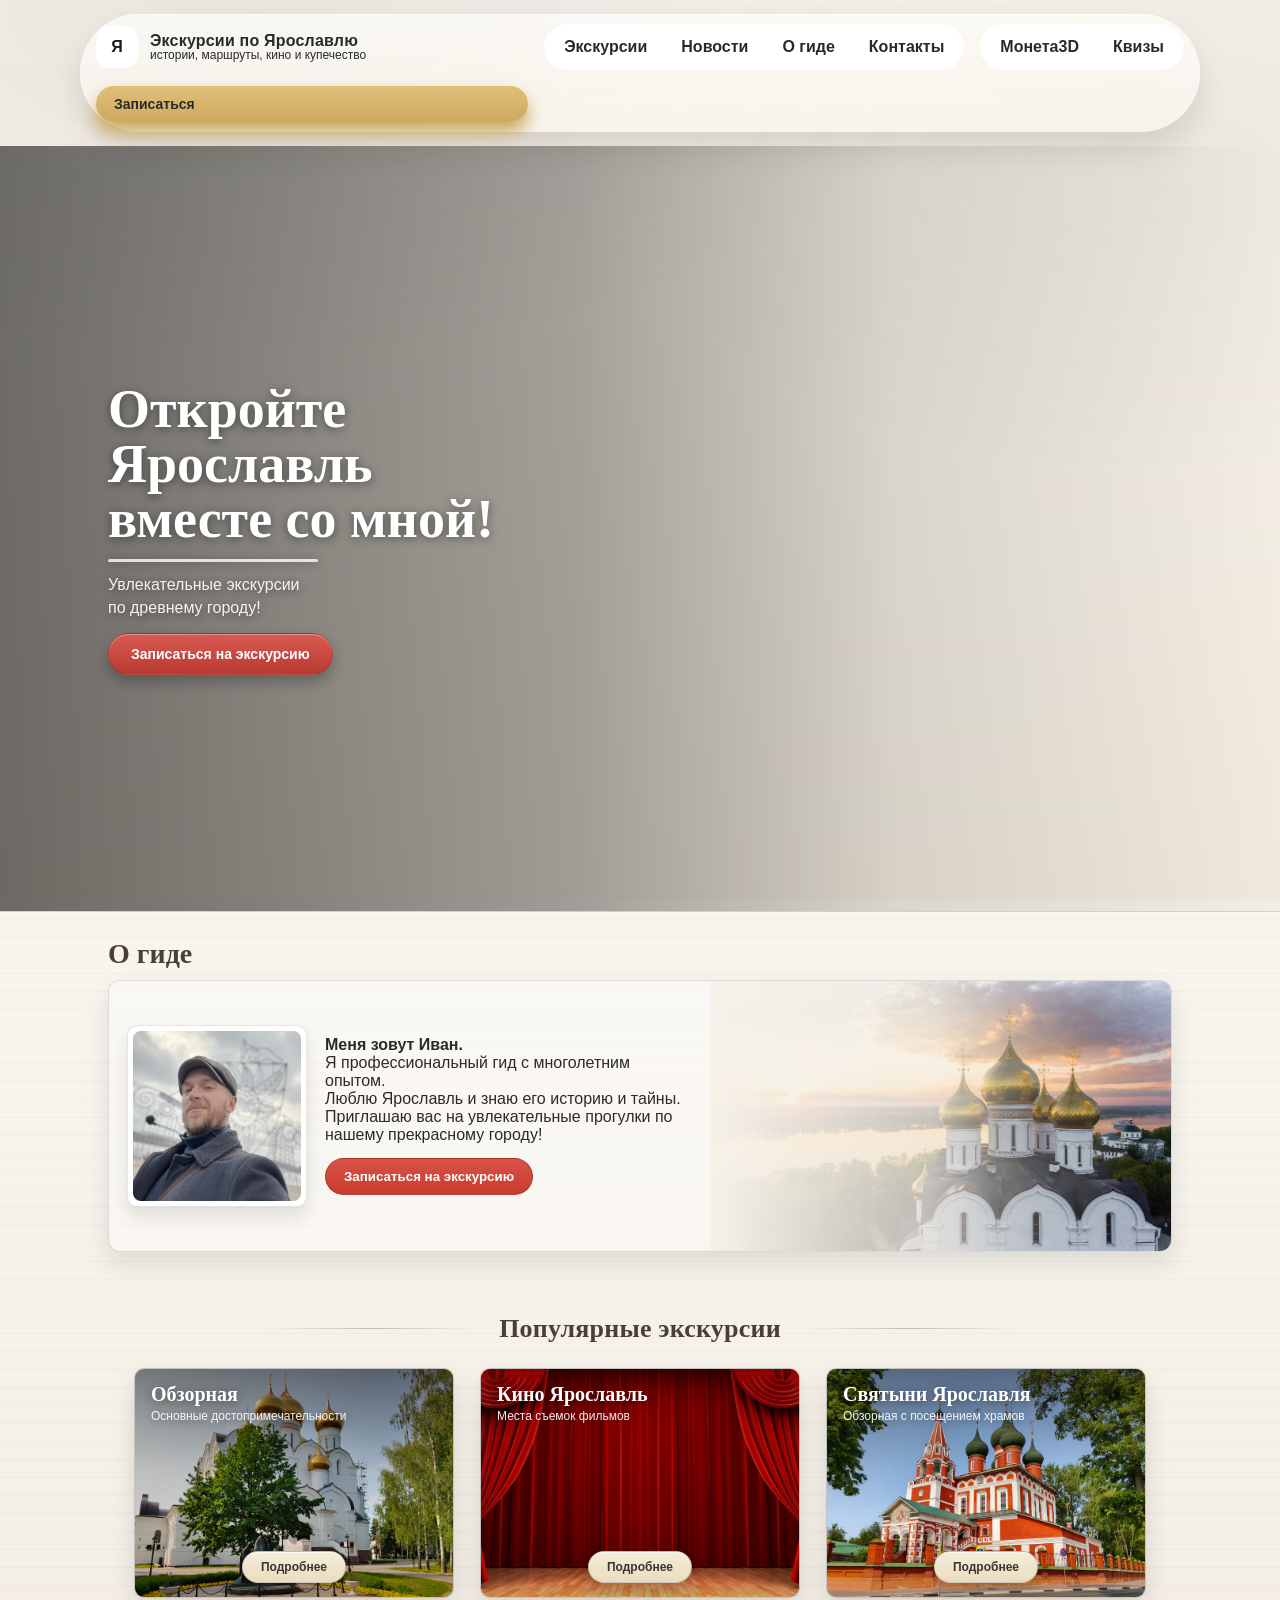
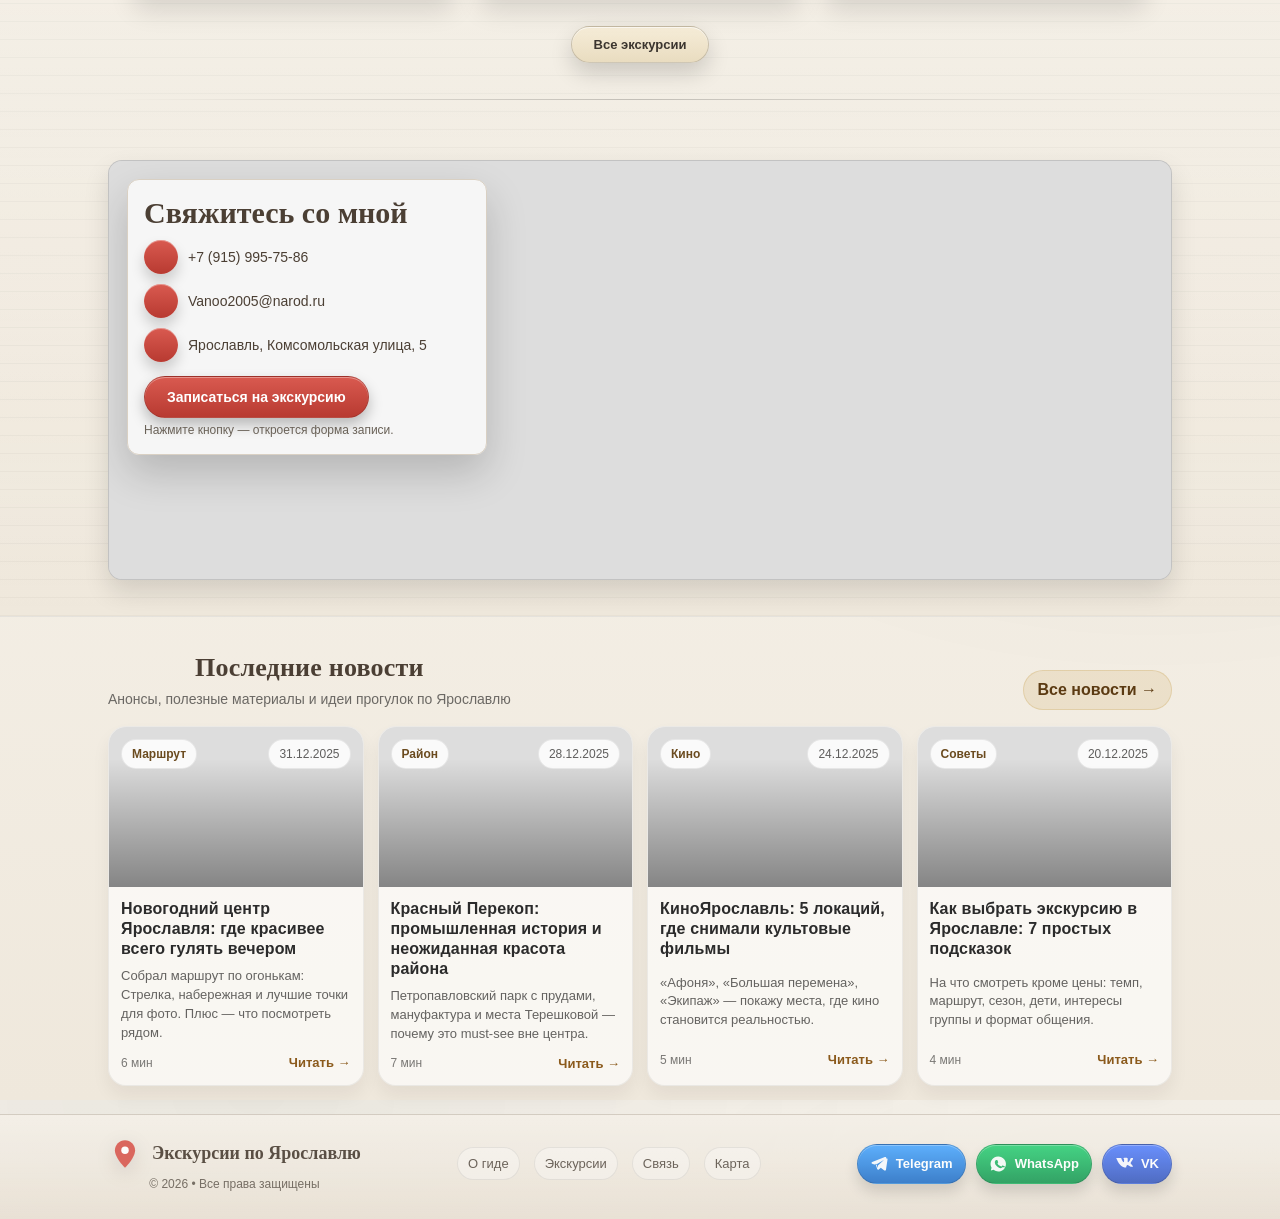
==== commit bcf9cd0b: "Add files via upload" ====
--- a/index.html
+++ b/index.html
@@ -997,24 +997,301 @@
 </head>
 
 <body>
-
-  <iframe
-  src="header.html"
-  id="siteHeader"
-  scrolling="no"
-  style="
-    position: fixed;
-    top: 0;
-    left: 0;
-    width: 100%;
-    height: 90px;
-    border: 0;
-    z-index: 9999;
-    background: transparent;
-    display: block;
-  ">
-</iframe>
-
+<!-- Header -->
+<header class="site-header">
+  <style>
+    :root{
+      --h-bg: rgba(255,255,255,65);
+      --h-border: rgba(0,0,0,08);
+      --h-text: #2b2a28;
+      --h-muted: rgba(43,42,40,65);
+      --h-shadow: 0 16px 32px rgba(30,20,10,12);
+    }
+
+    .site-header{
+      position: sticky;
+      top: 0;
+      z-index: 1000;
+      padding: 14px 0;
+      background: transparent;
+      backdrop-filter: none;
+      margin: 0;
+    }
+
+    .header-inner{
+      max-width: 1120px;
+      margin: 0 auto;
+      padding: 10px 16px;
+
+      /* iOS glass */
+      background: linear-gradient(
+        180deg,
+        rgba(255,255,255,0.65),
+        rgba(255,255,255,0.45)
+      );
+       backdrop-filter: blur(16px) saturate(180%);
+  -webkit-backdrop-filter: blur(16px) saturate(180%);
+  box-shadow:
+    0 16px 32px rgba(30,20,10,0.12),
+    inset 0 1px 0 rgba(255,255,255,0.6);
+  border-radius: 999px;;
+
+      display: grid;
+      grid-template-columns: 1fr auto auto;
+      align-items: center;
+      gap: 16px;
+    }
+
+    a{ color: inherit; text-decoration: none; }
+
+    /* бренд */
+    .brand{
+      display: flex;
+      align-items: center;
+      gap: 12px;
+      text-decoration: none;
+      color: var(--h-text);
+      min-width: 0;
+      cursor: pointer;
+    }
+
+    .brand-logo{
+      width: 42px;
+      height: 42px;
+      border-radius: 14px;
+      background: rgba(255,255,255,8);
+      
+      display: grid;
+      place-items: center;
+      font-weight: 900;
+      color: #1f1a10;
+    
+      flex-shrink: 0;
+      user-select: none;
+    }
+
+    .brand-text{
+      display: flex;
+      flex-direction: column;
+      line-height: 1.1;
+      min-width: 0;
+    }
+
+    .brand-title{
+      font-weight: 800;
+      letter-spacing: .2px;
+      white-space: nowrap;
+      overflow: hidden;
+      text-overflow: ellipsis;
+    }
+
+    .brand-sub{
+      font-size: 12px;
+      color: var(--h-muted);
+      white-space: nowrap;
+      overflow: hidden;
+      text-overflow: ellipsis;
+    }
+
+    /* навигация */
+    .nav{
+      display: flex;
+      align-items: center;
+      gap: 6px;
+      padding: 6px;
+      border-radius: 999px;
+      background: rgba(255,255,255,6);
+     
+
+    }
+
+    .nav a{
+  position: relative;
+  text-decoration: none;
+  color: var(--h-text);
+  font-weight: 600;
+  padding: 8px 14px;
+  border-radius: 999px;
+  transition:
+    background .15s ease,
+    transform .15s ease,
+    box-shadow .15s ease;
+}
+
+/* НАВЕДЕНИЕ */
+.nav a:hover{
+  background: rgba(255,255,255,.75);
+  box-shadow:
+    inset 0 1px 0 rgba(255,255,255,.9),
+    0 6px 14px rgba(0,0,0,.12);
+  transform: translateY(-1px);
+}
+
+/* НАЖАТИЕ */
+.nav a:active{
+  transform: translateY(0);
+  box-shadow:
+    inset 0 2px 6px rgba(0,0,0,.18);
+}
+
+    /* кнопка */
+    .cta{
+      text-decoration: none;
+      font-weight: 800;
+      font-size: 14px;
+      color: #2b2a28;
+      padding: 10px 18px;
+      border-radius: 999px;
+      background: linear-gradient(180deg, #e2c07a, #cda85f);
+      
+      box-shadow: 0 10px 18px rgba(202,166,90,35);
+      white-space: nowrap;
+      transition: transform .15s ease, filter .15s ease;
+      cursor: pointer;
+    }
+
+    .cta:hover{
+      transform: translateY(-1px);
+      filter: brightness(1.03);
+    }
+
+    /* адаптив */
+    @media (max-width: 900px){
+      .header-inner{
+        grid-template-columns: 1fr auto;
+        gap: 12px;
+        border-radius: 24px;
+      }
+
+      .nav{
+        display: none;
+      }
+    }
+
+    @media (max-width: 520px){
+      .brand-logo{
+        width: 38px;
+        height: 38px;
+        border-radius: 12px;
+      }
+
+      .brand-sub{
+        display: none;
+      }
+
+      .cta{
+        padding: 10px 14px;
+        font-size: 13px;
+      }
+    }
+  </style>
+
+  <div class="header-inner">
+    <!-- ВАЖНО: бренд не должен быть обычной ссылкой в iframe -->
+    <a href="#" class="brand" data-go="home">
+      <div class="brand-logo">Я</div>
+      <div class="brand-text">
+        <div class="brand-title">Экскурсии по Ярославлю</div>
+        <div class="brand-sub">истории, маршруты, кино и купечество</div>
+      </div>
+    </a>
+
+    <!-- ВАЖНО: секции делаем #... (будет скроллить родитель) -->
+    <nav class="nav">
+      <a href="#tours" data-scroll="tours">Экскурсии</a>
+      <a href="news.html" data-page="news.html">Новости</a>
+      <a href="#about" data-scroll="about">О гиде</a>
+      <a href="#contact" data-scroll="contact">Контакты</a>
+    </nav>
+
+       <nav class="nav">
+      <a href="./Coin3D/coin.html" data-scroll="./Coin3D/coin.html">Монета3D</a>
+      <a href="./Quizes/index.html" data-page="./Quizes/index.html">Квизы</a>
+
+    </nav>
+
+    <!-- кнопка: либо скролл к контактам, либо открыть модалку -->
+    <a href="#contact" class="cta" data-scroll="contact">Записаться</a>
+  </div>
+
+  <script>
+    // ===== helpers =====
+    function safeParentHrefSet(url){
+      try { parent.location.href = url; }
+      catch(e){ window.top.location.href = url; }
+    }
+
+    function onIndex(){
+      try{
+        const p = parent.location.pathname || "";
+        return p.endsWith("/index.html") || p.endsWith("\\index.html") || p.endsWith("/") || p === "";
+      }catch(e){
+        return false;
+      }
+    }
+
+    function sendToParent(payload){
+      try { parent.postMessage(payload, "*"); }
+      catch(e){ /* ignore */ }
+    }
+
+    function scrollParentTo(id){
+      // если мы НЕ на index.html — переходим туда с якорем
+      if(!onIndex()){
+        safeParentHrefSet("index.html#" + encodeURIComponent(id));
+        return;
+      }
+      // если на index — просто скроллим
+      sendToParent({ type: "scrollTo", id: id });
+    }
+
+    function goHome(){
+      if(onIndex()){
+        sendToParent({ type: "scrollTop" });
+      } else {
+        safeParentHrefSet("index.html");
+      }
+    }
+
+    // ===== wire clicks =====
+    document.addEventListener("click", function(e){
+      const a = e.target.closest("a");
+      if(!a) return;
+
+      // бренд
+      if(a.dataset.go === "home"){
+        e.preventDefault();
+        goHome();
+        return;
+      }
+
+      // секции
+      if(a.dataset.scroll){
+        e.preventDefault();
+        scrollParentTo(a.dataset.scroll);
+        return;
+      }
+
+      // страницы
+      if(a.dataset.page){
+        e.preventDefault();
+        safeParentHrefSet(a.dataset.page);
+        return;
+      }
+
+      // запасной вариант: если href="#..."
+      const href = a.getAttribute("href") || "";
+      if(href.startsWith("#")){
+        e.preventDefault();
+        const id = href.slice(1);
+        if(id) scrollParentTo(id);
+        return;
+      }
+    });
+  </script>
+</header>
+
+<!-- Header -->
 
 
   <!-- HERO -->
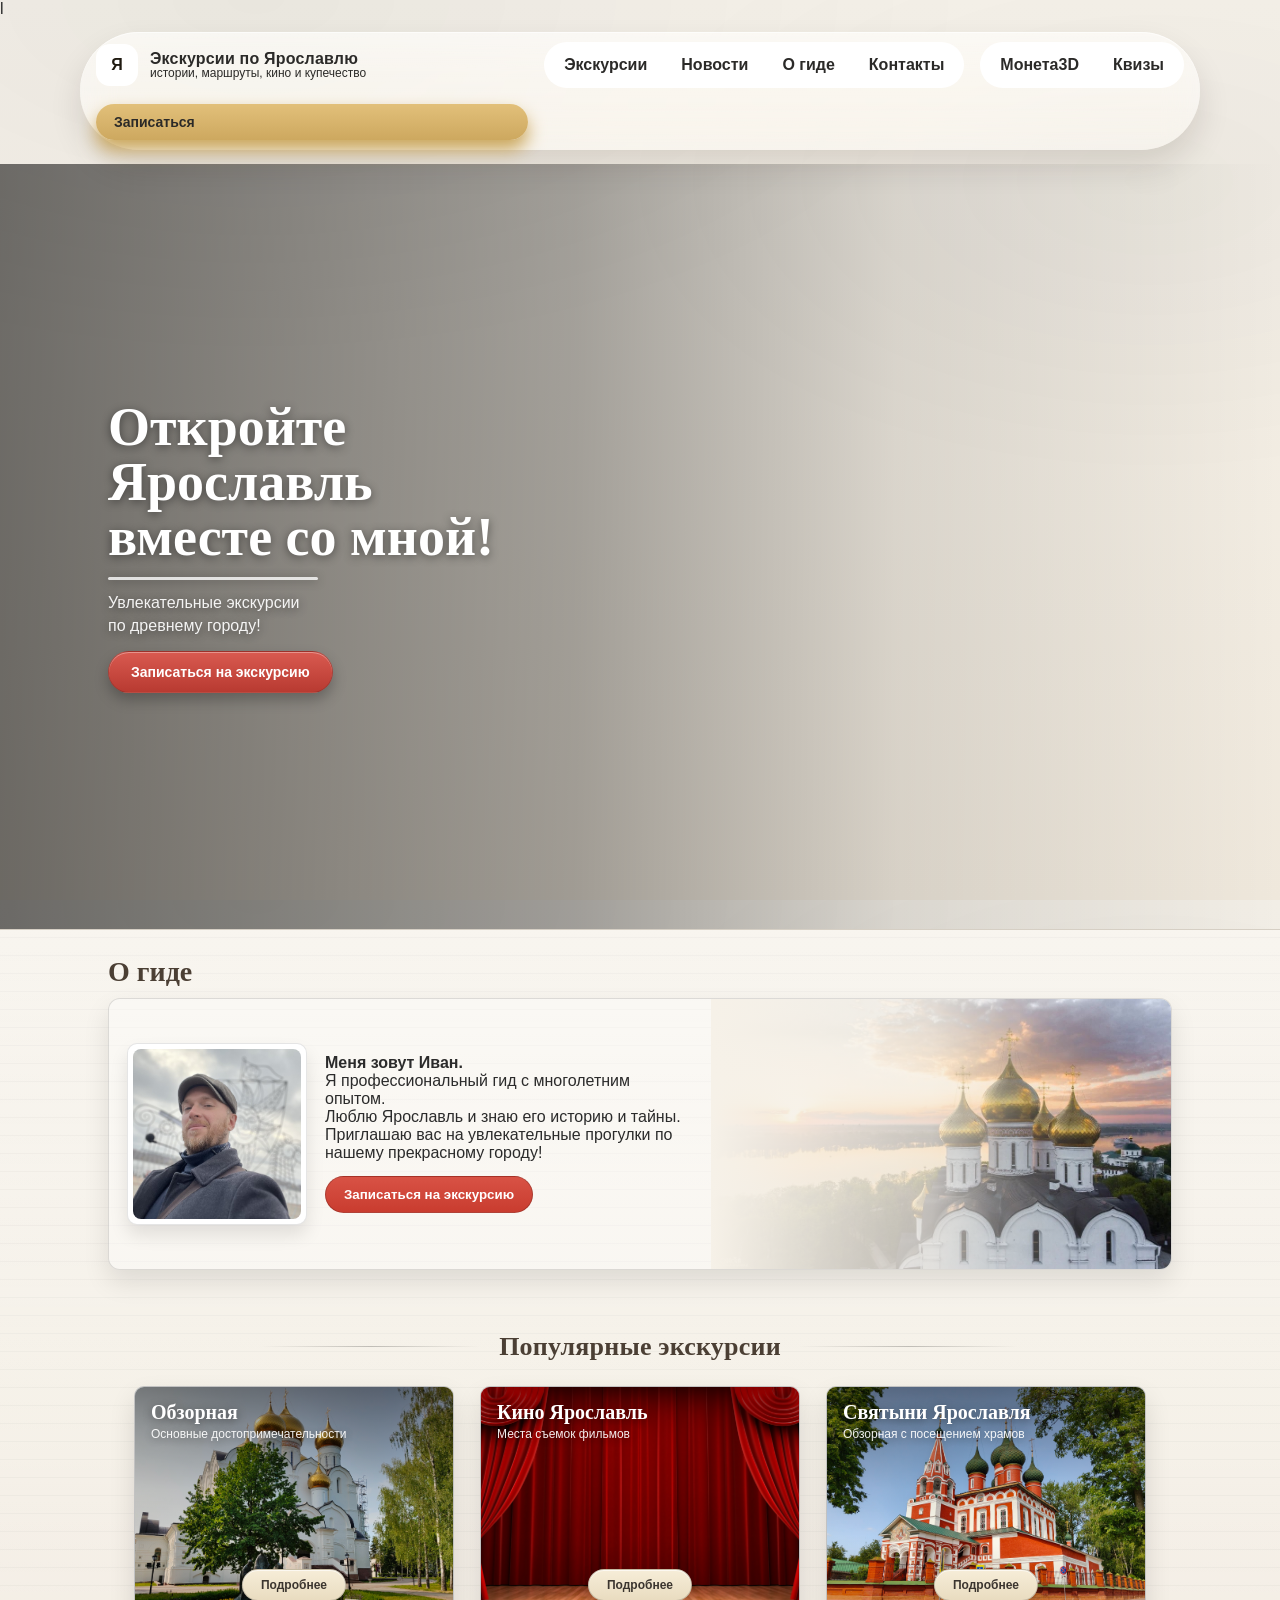
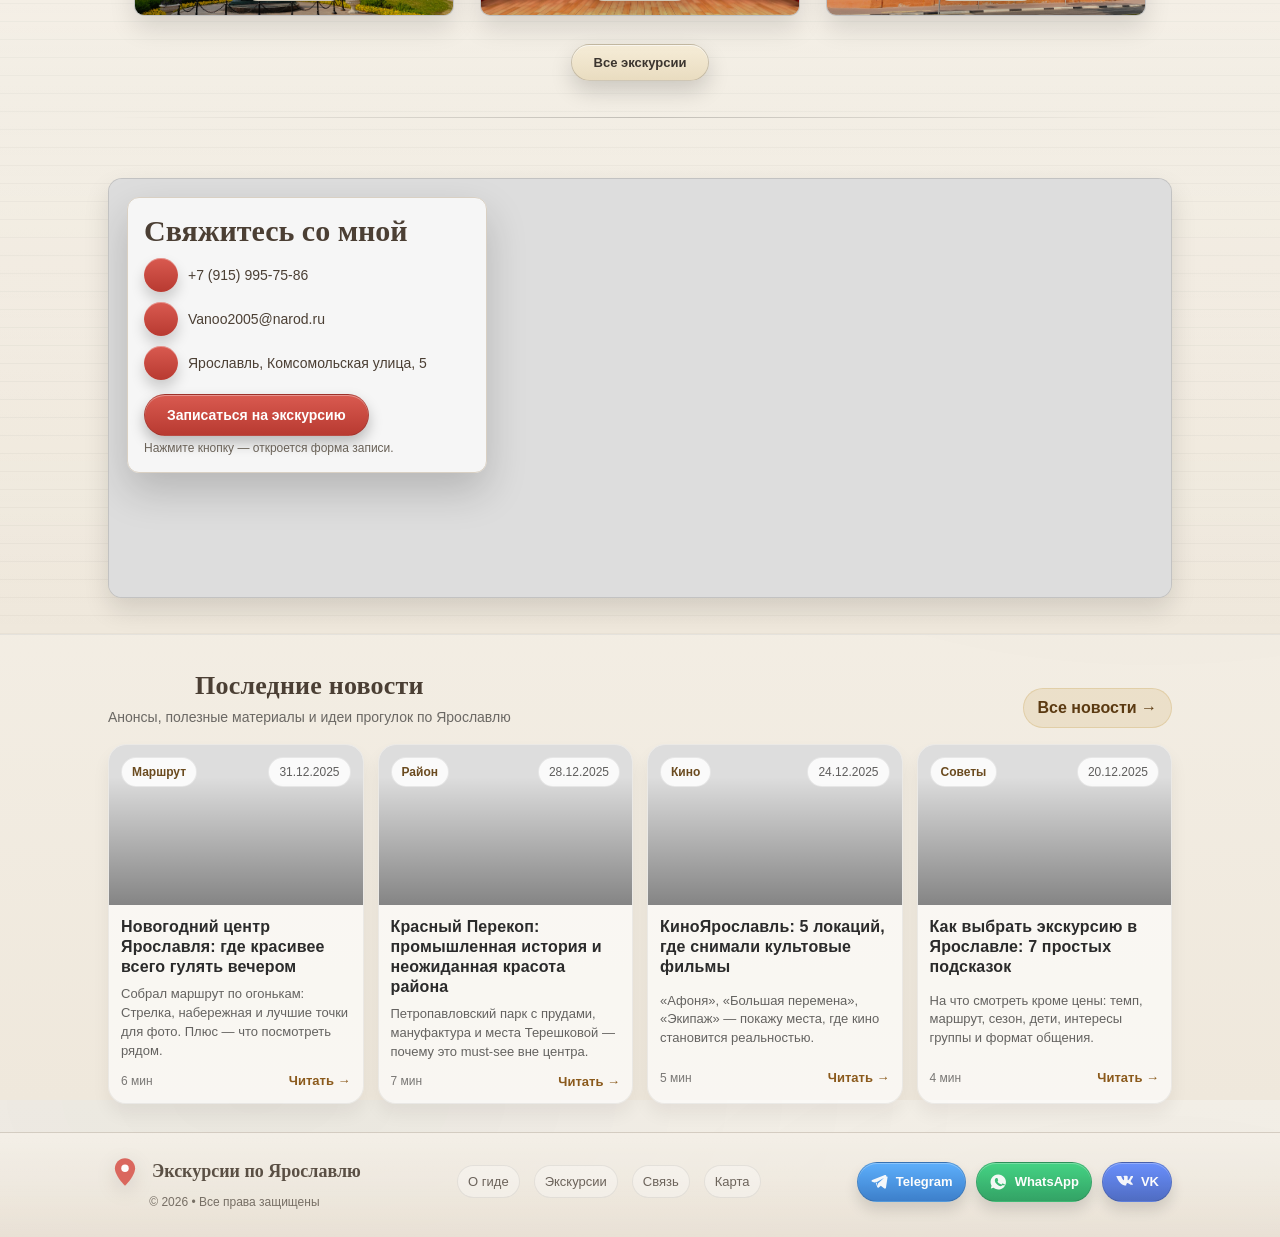
==== commit f9925c16: "Add files via upload" ====
--- a/index.html
+++ b/index.html
@@ -3,1188 +3,23 @@
 <head>
   <meta charset="UTF-8" />
   <meta name="viewport" content="width=device-width,initial-scale=1" />
+  <link rel="stylesheet" href="styles.css">
+  <link rel="stylesheet" href="styleHeader.css">
+  l
 
 
 
   <title>Экскурсии по Ярославлю</title>
 
-  <style>
-    :root{
-      --paper:#f2eee7;
-      --paper2:#efe7db;
-      --card:#f6f1e8;
-      --ink:#2b2b2b;
-      --muted:#6a6258;
-      --line:#d7cec2;
-
-      --red1:#d95a50;
-      --red2:#b83a31;
-
-      --shadow: 0 12px 26px rgba(0,0,0,.12);
-      --shadow2: 0 18px 40px rgba(0,0,0,.18);
-      --radius: 10px;
-    }
-
-    *{margin:0;padding:0;box-sizing:border-box}
-    html,body{height:100%}
-    body{
-      font-family: Arial, sans-serif;
-      color:var(--ink);
-      background:
-        radial-gradient(1200px 600px at 20% 0%, rgba(0,0,0,.05), transparent 60%),
-        radial-gradient(900px 500px at 90% 20%, rgba(0,0,0,.04), transparent 60%),
-        linear-gradient(180deg, #f6f2ea, #efe8dc);
-    }
-
-    .container{max-width:1100px;margin:0 auto;width:100%;padding:0 18px}
-
-    /* ===== HERO ===== */
-    header.hero{
-      background:
-        linear-gradient(90deg, rgba(0,0,0,.55) 0%, rgba(0,0,0,.33) 45%, rgba(0,0,0,.10) 70%, rgba(0,0,0,0) 100%),
-        url("https://psv4.userapi.com/s/v1/d2/Vk6sckD1LeVloXlRwDg1XjYxkWj4OY6xsVGUfcGhxHgc-u_vKJKnL_MoN4MUgc6Sr50iKG7ShLWbutWflIVvo-ejvjIEZpxY9U4khu7tIAyXCngfRYkcGxoiD0BjpGy5UrMAFAOKYSDI/glavnaya.jpg");
-      background-size: cover;
-      background-position: center;
-      color:#fff;
-      min-height: 85vh;
-      display:flex;
-      align-items:center;
-      padding: 64px 0;
-    }
-    .hero-box{
-      max-width: 520px;
-      padding: 12px 0;
-    }
-    .hero-title{
-      font-family: Georgia, "Times New Roman", serif;
-      font-weight: 700;
-      line-height: 1.02;
-      font-size: clamp(34px, 5vw, 54px);
-      text-shadow: 0 2px 10px rgba(0,0,0,.45);
-      margin-bottom: 12px;
-    }
-    .hero-divider{
-      width: 210px;
-      height: 3px;
-      background: rgba(255,255,255,.78);
-      border-radius: 999px;
-      box-shadow: 0 1px 10px rgba(0,0,0,.35);
-      margin: 10px 0 12px;
-    }
-    .hero-sub{
-      font-size: 16px;
-      color: rgba(255,255,255,.92);
-      text-shadow: 0 2px 10px rgba(0,0,0,.45);
-      margin-bottom: 14px;
-      line-height: 1.4;
-    }
-
-    /* ===== Buttons (site style) ===== */
-    .btn{
-      appearance:none;
-      border:none;
-      cursor:pointer;
-      display:inline-flex;
-      align-items:center;
-      justify-content:center;
-      padding: 12px 22px;
-      border-radius: 999px;
-      color:#fff;
-      text-decoration:none;
-      font-weight: 700;
-      font-size: 14px;
-      background: linear-gradient(var(--red1), var(--red2));
-      border: 1px solid rgba(0,0,0,.15);
-      box-shadow:
-        inset 0 1px 0 rgba(255,255,255,.35),
-        0 7px 14px rgba(0,0,0,.25);
-      transition: transform .15s ease, filter .15s ease;
-      user-select:none;
-    }
-    .btn:hover{transform: translateY(-1px); filter: brightness(1.02)}
-    .btn:active{transform: translateY(0px); filter: brightness(.98)}
-    .btn:focus{outline: none; box-shadow: 0 0 0 3px rgba(217,90,80,.25), inset 0 1px 0 rgba(255,255,255,.35), 0 7px 14px rgba(0,0,0,.25)}
-
-    .paper-wrap{
-      border-top: 1px solid rgba(0,0,0,.08);
-      border-bottom: 1px solid rgba(0,0,0,.08);
-      background:
-        linear-gradient(180deg, rgba(255,255,255,.25), rgba(255,255,255,0)),
-        repeating-linear-gradient(0deg, rgba(0,0,0,.03), rgba(0,0,0,.03) 1px, transparent 1px, transparent 18px),
-        linear-gradient(180deg, #f6f2ea, #efe8dc);
-    }
-
-    /* ===== ABOUT ===== */
-    section{padding: 26px 0}
-    .about-title{
-      font-family: Georgia, "Times New Roman", serif;
-      font-weight: 700;
-      color: #4b3f34;
-      font-size: 28px;
-      margin: 0 0 10px;
-    }
-
-
-    .about-guide__card{
-  position: relative;
-  border-radius: 12px;
-  border: 1px solid rgba(0,0,0,.12);
-  box-shadow: 0 12px 26px rgba(0,0,0,.10);
-  background: rgba(255,255,255,.35);
-  overflow: hidden;              /* ВАЖНО: обрезает фото по рамке */
-  display: grid;
-  grid-template-columns: 1fr 460px; /* правая картинка как в примере */
-  min-height: 160px;             /* чтобы не раздувало блок */
-}
-
-.about-guide__left{
-  padding: 12px 18px;            /* отступы только слева */
-  display: grid;
-  grid-template-columns: 180px 1fr;
-  gap: 18px;
-  align-items: center;
-}
-
-.about-guide__right{
-  position: relative;
-  /* никаких padding/margin тут быть НЕ должно */
-}
-
-.about-guide__photo{
-  width: 100%;
-  height: 100%;
-  display: block;
-  object-fit: cover;             /* режет, но сохраняет качество */
-}
-
-/* “дымка” слева на правой картинке как в примере */
-.about-guide__fade{
-  position: absolute;
-  inset: 0;
-  pointer-events: none;
-  background: linear-gradient(90deg,
-    rgba(246,241,232,1) 0%,
-    rgba(246,241,232,.75) 48%,
-    rgba(246,241,232,.25) 70%,
-    rgba(246,241,232,0) 92%
-  );
-}
-
-/* РАМКА у фото гида — отвечает ВОТ ЭТО */
-.about-guide__avatar{
-  background: #fff;
-  border-radius: 10px;
-  padding: 5px;                  /* “рамка” */
-  border: 1px solid rgba(0,0,0,.10);
-  box-shadow: inset 0 1px 0 rgba(255,255,255,.7), 0 10px 18px rgba(0,0,0,.10);
-}
-
-.about-guide__avatar img{
-  width: 100%;
-  height: 170px;
-  object-fit: cover;
-  border-radius: 8px;
-  display: block;
-}
-
-.about-guide__btn{
-  margin-top: 14px;
-  padding: 10px 18px;
-  border-radius: 999px;
-  border: 1px solid rgba(0,0,0,.18);
-  background: linear-gradient(#d85245, #c93c2f);
-  color: #fff;
-  font-weight: 800;
-  cursor: pointer;
-}
-
-/* адаптация */
-@media (max-width: 980px){
-  .about-guide__card{
-    grid-template-columns: 1fr;
-  }
-  .about-guide__right{
-    height: 100px;               /* чтобы справа не “улетало” по высоте */
-  }
-  .about-guide__left{
-    grid-template-columns: 140px 1fr;
-  }
-}
-
-
-    /* разделитель линии как в макете (над/под секциями) */
-    .section-sep{
-      margin: 18px 0 8px;
-      height: 1px;
-      background: linear-gradient(90deg, transparent, rgba(0,0,0,.20), transparent);
-    }
-
-    /* ===== POPULAR EXCURSIONS (как в примере) ===== */
-    .section-title-row{
-      display:flex;
-      align-items:center;
-      justify-content:center;
-      gap: 18px;
-      margin: 10px 0 16px;
-    }
-    .section-title-row:before,
-    .section-title-row:after{
-      content:"";
-      height: 1px;
-      width: clamp(90px, 18vw, 220px);
-      background: linear-gradient(90deg, transparent, rgba(0,0,0,.22), transparent);
-    }
-    .section-title{
-      font-family: Georgia, "Times New Roman", serif;
-      font-size: 34px;
-      font-weight: 700;
-      color:#4b3f34;
-      text-align:center;
-      white-space: nowrap;
-    }
-
-    .cards{
-      display:flex;
-      justify-content:center;
-      gap: 26px;           /* расстояние между карточками */
-      flex-wrap: wrap;
-      padding: 8px 0 26px;
-    }
-    .tour-card{
-      width: 320px;        /* размер карточек как на примере */
-      height: 230px;
-      border-radius: 10px;
-      overflow:hidden;
-      border: 1px solid rgba(0,0,0,.12);
-      box-shadow: var(--shadow);
-      position: relative;
-      background:#ddd;
-      transform: translateZ(0);
-    }
-
-
-    .tour-card{
-  width: 320px;
-  height: 230px;
-  border-radius: 10px;
-  overflow: hidden;
-  border: 1px solid rgba(0,0,0,.12);
-  box-shadow: var(--shadow);
-  position: relative;
-  background: #ddd;
-  transform: translateZ(0);
-}
-
-/* ВАЖНО: фиксируем и width, и height */
-.tour-card img.bg{
-  width: 100%;
-  height: 100%;
-  object-fit: cover;         /* заполняет карточку */
-  object-position: center;   /* центрируем кадр */
-  display: block;
-
-  /* не трогаем резкость фильтрами, пусть будет чисто */
-  image-rendering: auto;
-}
-
-
-
-    /* затемнение сверху под текст */
-    .tour-card .overlay{
-      position:absolute;
-      inset:0;
-      background:
-        linear-gradient(180deg, rgba(0,0,0,.45) 0%, rgba(0,0,0,.10) 45%, rgba(0,0,0,0) 70%),
-        linear-gradient(0deg, rgba(0,0,0,.18) 0%, rgba(0,0,0,0) 35%);
-      pointer-events:none;
-    }
-    .tour-card .label{
-      position:absolute;
-      top: 14px;
-      left: 16px;
-      right: 16px;
-      color:#fff;
-      text-shadow: 0 2px 10px rgba(0,0,0,.45);
-    }
-    .tour-card .label .h{
-      font-family: Georgia, "Times New Roman", serif;
-      font-weight: 700;
-      font-size: 20px;
-      line-height: 1.1;
-      margin-bottom: 4px;
-    }
-    .tour-card .label .s{
-      font-size: 12px;
-      opacity: .92;
-    }
-
-    /* кнопка снизу на карточке (бежевая, как в примере) */
-    .tour-card .more{
-      position:absolute;
-      left: 50%;
-      bottom: 14px;
-      transform: translateX(-50%);
-      padding: 8px 18px;
-      border-radius: 999px;
-      font-weight: 700;
-      font-size: 12px;
-      background: linear-gradient(#f6edd8, #e9dcc0);
-      color:#3b352f;
-      border: 1px solid rgba(0,0,0,.16);
-      box-shadow: inset 0 1px 0 rgba(255,255,255,.65), 0 8px 18px rgba(0,0,0,.18);
-      cursor:pointer;
-      transition: transform .15s ease, filter .15s ease;
-    }
-    .tour-card .more:hover{transform: translateX(-50%) translateY(-1px); filter: brightness(1.01)}
-    .tour-card .more:active{transform: translateX(-50%) translateY(0px); filter: brightness(.98)}
-    .tour-card .more:focus{outline:none; box-shadow: 0 0 0 3px rgba(233,220,192,.55), inset 0 1px 0 rgba(255,255,255,.65), 0 8px 18px rgba(0,0,0,.18)}
-
-    /* ===== “Все экскурсии” + аккордеон ===== */
-    .all-excursions-wrap{
-      text-align:center;
-      margin-top: -2px;
-      padding: 4px 0 18px;
-    }
-    .btn-all{
-      padding: 10px 22px;
-      border-radius: 999px;
-      font-weight: 800;
-      font-size: 13px;
-      background: linear-gradient(#f6edd8, #e9dcc0);
-      color:#3b352f;
-      border: 1px solid rgba(0,0,0,.16);
-      box-shadow: inset 0 1px 0 rgba(255,255,255,.65), 0 10px 22px rgba(0,0,0,.16);
-      cursor:pointer;
-      transition: transform .15s ease, filter .15s ease;
-    }
-    .btn-all:hover{transform: translateY(-1px); filter: brightness(1.01)}
-    .btn-all:active{transform: translateY(0px); filter: brightness(.98)}
-    .btn-all:focus{outline:none; box-shadow: 0 0 0 3px rgba(233,220,192,.60), inset 0 1px 0 rgba(255,255,255,.65), 0 10px 22px rgba(0,0,0,.16)}
-
-    /* Панель с дополнительными карточками */
-    .accordion{
-      overflow: hidden;
-      max-height: 0;
-      opacity: 0;
-      transition: max-height .45s ease, opacity .35s ease;
-      will-change: max-height;
-      padding-top: 0;
-      padding-bottom: 0;
-    }
-    .accordion.open{
-      max-height: 920px; /* достаточно для 3 карточек */
-      opacity: 1;
-      padding-top: 8px;
-      padding-bottom: 26px;
-    }
-
-    /* ===== CONTACT SECTION (карта фоном + блок слева сверху) ===== */
-    .contact-section{
-      position: relative;
-      min-height: 420px;
-      border-radius: 14px;
-      overflow: hidden;
-      border: 1px solid rgba(0,0,0,.12);
-      box-shadow: var(--shadow);
-      margin-bottom: 10px;
-      background: #ddd;
-    }
-
-    .contact-map{
-      position:absolute;
-      inset:0;
-      background:#ddd;
-    }
-    .contact-map > *{
-      width:100% !important;
-      height:100% !important;
-      display:block;
-    }
-
-    .contact-panel{
-      position:absolute;
-      top: 18px;
-      left: 18px;
-      width: min(360px, calc(100% - 36px));
-      border: 1px solid #d9d0c3;
-      border-radius: 12px;
-      background: rgba(255,255,255,.72);
-      box-shadow: 0 18px 40px rgba(0,0,0,.18);
-      padding: 16px;
-      backdrop-filter: blur(3px);
-    }
-
-    .contact-title{
-      font-family: Georgia, "Times New Roman", serif;
-      font-size: 30px;
-      font-weight: 700;
-      color:#4b3f34;
-      margin-bottom: 10px;
-    }
-
-    .contact-list{
-      display:flex;
-      flex-direction:column;
-      gap: 10px;
-      color:#4b3f34;
-      font-size: 14px;
-      margin-top: 10px;
-    }
-    .contact-list .row{display:flex;gap:10px;align-items:center}
-
-    .dot{
-      width: 34px;height:34px;border-radius:50%;
-      background: linear-gradient(var(--red1), var(--red2));
-      box-shadow: inset 0 1px 0 rgba(255,255,255,.35), 0 8px 14px rgba(0,0,0,.18);
-      flex: 0 0 34px;
-    }
-
-    /* Mobile: делаем панель не абсолютной, чтобы не перекрывать всё */
-    @media (max-width: 720px){
-      .contact-section{min-height: 520px}
-      .contact-panel{
-        position: relative;
-        top: auto; left: auto;
-        margin: 14px;
-        width: auto;
-      }
-    }
-
-/* ===== MODALS ===== */
-    .modal{
-      position: fixed;
-      inset: 0;
-      display: none;
-      align-items: center;
-      justify-content: center;
-      padding: 18px;
-      z-index: 9999;
-    }
-    .modal.open{display:flex}
-    .modal .backdrop{
-      position:absolute;
-      inset:0;
-      background: rgba(20,16,12,.62);
-      backdrop-filter: blur(2px);
-    }
-    .modal .panel{
-      position: relative;
-      width: min(720px, 96vw);
-      border-radius: 14px;
-      border: 1px solid rgba(0,0,0,.18);
-      box-shadow: var(--shadow2);
-      overflow: hidden;
-      background:
-        linear-gradient(180deg, rgba(255,255,255,.65), rgba(255,255,255,.25)),
-        radial-gradient(900px 300px at 70% 10%, rgba(255,255,255,.55), rgba(255,255,255,0) 60%),
-        #f3ede3;
-    }
-    .modal .header{
-      padding: 16px 18px 12px;
-      border-bottom: 1px solid rgba(0,0,0,.10);
-      display:flex;
-      align-items:flex-start;
-      justify-content: space-between;
-      gap: 12px;
-    }
-    .modal .title{
-      font-family: Georgia, "Times New Roman", serif;
-      font-weight: 700;
-      font-size: 24px;
-      color:#4b3f34;
-      line-height: 1.1;
-    }
-    .modal .subtitle{
-      font-size: 12px;
-      color: var(--muted);
-      margin-top: 6px;
-      line-height: 1.35;
-    }
-    .close{
-      width: 38px;
-      height: 38px;
-      border-radius: 999px;
-      border: 1px solid rgba(0,0,0,.15);
-      background: rgba(255,255,255,.6);
-      cursor:pointer;
-      display:inline-flex;
-      align-items:center;
-      justify-content:center;
-      box-shadow: inset 0 1px 0 rgba(255,255,255,.7), 0 10px 18px rgba(0,0,0,.12);
-    }
-    .close:hover{filter: brightness(1.02)}
-    .close:active{filter: brightness(.98)}
-    .close:focus{outline:none; box-shadow: 0 0 0 3px rgba(217,90,80,.20), inset 0 1px 0 rgba(255,255,255,.7), 0 10px 18px rgba(0,0,0,.12)}
-    .close svg{width:18px;height:18px;opacity:.8}
-
-    .modal .content{padding: 14px 18px 18px}
-    .modal .footer{
-      padding: 14px 18px 18px;
-      border-top: 1px solid rgba(0,0,0,.10);
-      display:flex;
-      justify-content:flex-end;
-      gap: 10px;
-      background: rgba(255,255,255,.22);
-    }
-
-    /* Booking form */
-    .form-grid{
-      display:grid;
-      grid-template-columns: 1fr 1fr;
-      gap: 10px 12px;
-      margin-top: 10px;
-    }
-    .field{display:flex;flex-direction:column;gap:6px}
-    .field label{
-      font-size: 12px;
-      color:#5a524a;
-      font-weight: 700;
-    }
-    .field input, .field select, .field textarea{
-      width:100%;
-      padding: 11px 12px;
-      border-radius: 10px;
-      border: 1px solid rgba(0,0,0,.18);
-      background: rgba(255,255,255,.78);
-      outline:none;
-      font-size: 14px;
-    }
-    .field input:focus, .field select:focus, .field textarea:focus{
-      box-shadow: 0 0 0 3px rgba(217,90,80,.18);
-      border-color: rgba(217,90,80,.45);
-    }
-    .hint{
-      font-size: 12px;
-      color: var(--muted);
-      margin-top: 4px;
-      line-height: 1.35;
-    }
-    .full{grid-column: 1 / -1}
-
-    /* Excursion details modal */
-    .exc-img{
-      width:100%;
-      height: 160px; /* “поменьше и меньше в высоту” */
-      overflow:hidden;
-      border-bottom: 1px solid rgba(0,0,0,.10);
-      background:#ddd;
-    }
-    .exc-img img{
-      width:100%;
-      height:100%;
-      object-fit: cover;
-      display:block;
-      transform: scale(1.02);
-      filter: saturate(.98) contrast(.98);
-    }
-    .exc-sect{
-      margin-top: 12px;
-      padding-top: 12px;
-      border-top: 1px dashed rgba(0,0,0,.18);
-    }
-    .exc-sect h4{
-      font-family: Georgia, "Times New Roman", serif;
-      font-size: 18px;
-      color:#4b3f34;
-      margin-bottom: 8px;
-    }
-    .exc-text{
-      font-size: 13px;
-      color:#3b352f;
-      line-height: 1.55;
-    }
-    .route{
-      margin-top: 8px;
-      padding-left: 18px;
-      color:#3b352f;
-      font-size: 13px;
-      line-height: 1.55;
-    }
-
-    footer{
-      padding: 18px 0 26px;
-      text-align:center;
-      color:#6a6258;
-      font-size: 13px;
-      opacity:.9;
-    }
-
-    /* ===== Responsive ===== */
-    @media (max-width: 980px){
-      header.hero{min-height: 72vh}
-      .about-grid{grid-template-columns: 170px 1fr; grid-template-rows: auto auto}
-      .side-image{grid-column: 1 / -1; height: 170px}
-      .contact-grid{grid-template-columns: 1fr}
-    }
-    @media (max-width: 720px){
-      .about-grid{grid-template-columns: 1fr}
-      .guide-photo{width: 210px; height: 150px; margin: 0 auto}
-      .hero-box{max-width: 92%}
-      .form-grid{grid-template-columns: 1fr}
-      .tour-card{width: min(360px, 92vw)}
-    }
   
-    /* ===== FOOTER STYLES ===== */
-    .site-footer{
-      margin-top: 18px;
-      padding: 22px 0 28px;
-      background:
-        linear-gradient(180deg, rgba(255,255,255,.35), rgba(255,255,255,.10)),
-        linear-gradient(180deg, #efe8dc, #e6ddcf);
-      border-top: 1px solid rgba(0,0,0,.10);
-    }
-
-    .footer-inner{
-      display:flex;
-      align-items:center;
-      justify-content:space-between;
-      gap: 18px;
-      flex-wrap:wrap;
-    }
-
-    .footer-brand{min-width: 240px}
-
-    .footer-logo{
-      display:flex;
-      align-items:center;
-      gap: 10px;
-      text-decoration:none;
-      color:#4b3f34;
-      font-family: Georgia, "Times New Roman", serif;
-      font-weight: 700;
-      font-size: 18px;
-    }
-    .logo-mark{width:34px;height:34px;filter: drop-shadow(0 6px 10px rgba(0,0,0,.12))}
-    .logo-text{line-height:1.1}
-
-    .footer-note{
-      margin-top: 6px;
-      font-size: 12px;
-      color: #6a6258;
-    }
-
-    .footer-links{
-      display:flex;
-      gap: 14px;
-      flex-wrap:wrap;
-      justify-content:center;
-    }
-    .footer-link{
-      font-size: 13px;
-      color:#5f564d;
-      text-decoration:none;
-      padding: 8px 10px;
-      border-radius: 999px;
-      border: 1px solid rgba(0,0,0,.08);
-      background: rgba(255,255,255,.35);
-      transition: transform .12s ease, filter .12s ease;
-    }
-    .footer-link:hover{transform: translateY(-1px); filter: brightness(1.02)}
-
-    .footer-social{
-      display:flex;
-      gap: 10px;
-      flex-wrap:wrap;
-      justify-content:flex-end;
-    }
-
-    .social-btn{
-      display:inline-flex;
-      align-items:center;
-      gap: 8px;
-      text-decoration:none;
-      font-weight: 700;
-      font-size: 13px;
-      color:#fff;
-      padding: 10px 12px;
-      border-radius: 999px;
-      border: 1px solid rgba(0,0,0,.14);
-      box-shadow: inset 0 1px 0 rgba(255,255,255,.28), 0 8px 14px rgba(0,0,0,.14);
-      transition: transform .12s ease, filter .12s ease;
-      white-space: nowrap;
-    }
-    .social-btn:hover{transform: translateY(-1px); filter: brightness(1.03)}
-    .social-btn:active{transform: translateY(0px); filter: brightness(.98)}
-    .social-btn svg{width:18px;height:18px;fill:#fff;opacity:.95}
-
-    .social-btn.tg{background: linear-gradient(#4ea9ff, #2a74c8)}
-    .social-btn.wa{background: linear-gradient(#33d17a, #1f9b58)}
-    .social-btn.vk{background: linear-gradient(#5b86ff, #3f5fbf)}
-
-    @media (max-width: 860px){
-      .footer-inner{justify-content:center}
-      .footer-social{justify-content:center}
-    }
-
-    .home-news{
-  margin-top: 26px;
-  padding: 18px;
-  border-radius: 22px;
-  background: rgba(255,255,255,.40);
-  border: 1px solid rgba(0,0,0,.06);
-}
-
-.hn-head{
-  display:flex;
-  justify-content:space-between;
-  align-items:flex-end;
-  gap: 14px;
-  flex-wrap: wrap;
-  margin-bottom: 12px;
-}
-
-.hn-title{ margin:0; font-size: 26px; letter-spacing:.2px; }
-.hn-sub{ margin:6px 0 0; color: rgba(43,42,40,.65); font-size: 14px; }
-.hn-link{
-  color: var(--accent, #c33a2b);
-  font-weight: 750;
-  text-decoration: none;
-  background: rgba(255,255,255,.55);
-  border: 1px solid rgba(0,0,0,.06);
-  padding: 10px 14px;
-  border-radius: 999px;
-}
-
-.hn-grid{
-  display:grid;
-  grid-template-columns: repeat(12, 1fr);
-  gap: 14px;
-}
-
-.hn-card{
-  grid-column: span 3;
-  display:grid;
-  grid-template-rows: 150px 1fr;
-  border-radius: 18px;
-  overflow:hidden;
-  text-decoration:none;
-  color: inherit;
-  background: rgba(255,250,242,.85);
-  border: 1px solid rgba(0,0,0,.06);
-  box-shadow: 0 16px 36px rgba(30,20,10,.08);
-  transition: transform .15s ease, filter .15s ease;
-}
-.hn-card:hover{ transform: translateY(-2px); filter: saturate(1.02); }
-
-.hn-cover{ background:#ddd center/cover no-repeat; }
-.hn-body{ padding: 12px; display:grid; gap: 8px; }
-.hn-meta{ color: rgba(43,42,40,.55); font-size: 12px; }
-.hn-card-title{ font-weight: 850; line-height: 1.2; }
-.hn-excerpt{ color: rgba(43,42,40,.68); font-size: 13px; line-height: 1.55; }
-
-@media (max-width: 1100px){
-  .hn-card{ grid-column: span 6; }
-}
-@media (max-width: 700px){
-  .hn-card{ grid-column: span 12; grid-template-rows: 170px 1fr; }
-}
-
-/* ====== NEWS styles (можно оставить прямо в index.html) ====== */
-  .news-home{ padding: 42px 0 10px; }
-  .news-head{
-    display:flex; align-items:flex-end; justify-content:space-between;
-    gap:16px; margin-bottom: 18px;
-  }
-  .news-title{ margin:0; font-size: 30px; letter-spacing: .2px; }
-  .news-sub{ margin:8px 0 0; color:#6a625a; line-height:1.4; max-width: 760px; }
-  .news-all{
-    display:inline-flex; align-items:center; gap:8px;
-    padding: 10px 14px; border-radius: 999px;
-    background: rgba(255,255,255,.55);
-    border: 1px solid rgba(0,0,0,.06);
-    text-decoration:none; color:#2b2a28; font-weight:700;
-    transition: transform .15s ease, background .15s ease;
-    white-space: nowrap;
-  }
-  .news-all:hover{ transform: translateY(-1px); background: rgba(255,255,255,.75); }
-
-  .news-grid{
-    display:grid;
-    grid-template-columns: repeat(4, 1fr);
-    gap: 14px;
-  }
-
-  .news-card{
-    display:flex; flex-direction:column;
-    border-radius: 18px;
-    overflow:hidden;
-    background: rgba(255,255,255,.55);
-    border: 1px solid rgba(0,0,0,.06);
-    box-shadow: 0 12px 22px rgba(30,20,10,.06);
-    text-decoration:none; color:inherit;
-    transition: transform .15s ease, background .15s ease;
-    min-height: 260px;
-  }
-  .news-card:hover{ transform: translateY(-2px); background: rgba(255,255,255,.75); }
-
-  .news-img{
-    height: 140px;
-    background: #ddd center/cover no-repeat;
-    position: relative;
-  }
-  .news-badge{
-    position:absolute; left: 12px; top: 12px;
-    padding: 6px 10px;
-    border-radius: 999px;
-    font-size: 12px; font-weight: 800;
-    color:#6b4b1f;
-    background: rgba(202,166,90,.18);
-    border: 1px solid rgba(202,166,90,.32);
-    backdrop-filter: blur(6px);
-  }
-
-  .news-body{ padding: 14px; display:flex; flex-direction:column; gap:10px; flex:1; }
-  .news-meta{ display:flex; gap:10px; align-items:center; color:#6a625a; font-size:12px; }
-  .news-dot{ width:4px; height:4px; border-radius:999px; background:#b9b1a8; display:inline-block; }
-  .news-h3{ margin:0; font-size: 16px; line-height:1.25; letter-spacing: .2px; }
-  .news-text{ margin:0; color:#6a625a; font-size: 13px; line-height:1.4; }
-  .news-foot{ margin-top:auto; display:flex; justify-content:space-between; align-items:center; gap:12px; }
-  .news-link{
-    font-weight: 800;
-    color: #b33b2e; /* под красную кнопку записи */
-    font-size: 13px;
-  }
-  .news-time{ color:#6a625a; font-size:12px; }
-
-  @media (max-width: 1100px){
-    .news-grid{ grid-template-columns: repeat(2, 1fr); }
-  }
-  @media (max-width: 560px){
-    .news-head{ align-items:flex-start; flex-direction:column; }
-    .news-grid{ grid-template-columns: 1fr; }
-    .news-title{ font-size: 26px; }
-  }
-
-  /* ===== News styles (можно оставить прямо в index.html) ===== */
-  .container{
-    width: min(1100px, calc(100% - 32px));
-    margin: 0 auto;
-  }
-  .news-section{
-    padding: 36px 0 10px;
-  }
-  .news-top{
-    display:flex;
-    align-items:flex-end;
-    justify-content:space-between;
-    gap: 16px;
-    margin-bottom: 16px;
-  }
-  .section-title{
-    margin:0;
-    font-size: 26px;
-    letter-spacing: .2px;
-  }
-  .section-subtitle{
-    margin: 6px 0 0;
-    color: rgba(43,42,40,.68);
-    font-size: 14px;
-    line-height: 1.5;
-  }
-  .news-all{
-    white-space: nowrap;
-    text-decoration: none;
-    font-weight: 700;
-    color: #5b3a12;
-    background: rgba(202,166,90,.18);
-    border: 1px solid rgba(202,166,90,.30);
-    padding: 10px 14px;
-    border-radius: 999px;
-    transition: transform .15s ease, background .15s ease;
-  }
-  .news-all:hover{ transform: translateY(-1px); background: rgba(202,166,90,.25); }
-
-  .news-grid{
-    display:grid;
-    grid-template-columns: repeat(4, 1fr);
-    gap: 14px;
-  }
-
-  .news-card{
-    display:grid;
-    grid-template-rows: 160px auto;
-    border-radius: 18px;
-    overflow:hidden;
-    text-decoration:none;
-    color: inherit;
-    background: rgba(255,255,255,.62);
-    border: 1px solid rgba(0,0,0,.06);
-    box-shadow: 0 10px 18px rgba(30,20,10,.06);
-    transition: transform .16s ease, background .16s ease, box-shadow .16s ease;
-  }
-  .news-card:hover{
-    transform: translateY(-2px);
-    background: rgba(255,255,255,.78);
-    box-shadow: 0 14px 26px rgba(30,20,10,.10);
-  }
-
-  .news-cover{
-    position:relative;
-    background: #ddd center/cover no-repeat;
-  }
-  .news-cover::after{
-    content:"";
-    position:absolute; inset:0;
-    background: linear-gradient(180deg, rgba(0,0,0,.00) 20%, rgba(0,0,0,.40) 100%);
-  }
-  .news-badge{
-    position:absolute;
-    left: 12px; top: 12px;
-    z-index: 2;
-    font-size: 12px;
-    font-weight: 800;
-    padding: 7px 10px;
-    border-radius: 999px;
-    background: rgba(255,255,255,.85);
-    border: 1px solid rgba(0,0,0,.08);
-  }
-  .news-date{
-    position:absolute;
-    right: 12px; top: 12px;
-    z-index: 2;
-    font-size: 12px;
-    padding: 7px 10px;
-    border-radius: 999px;
-    background: rgba(255,255,255,.85);
-    border: 1px solid rgba(0,0,0,.08);
-    color: rgba(43,42,40,.75);
-  }
-
-  .news-body{
-    padding: 12px 12px 14px;
-    display:grid;
-    gap: 8px;
-  }
-  .news-title{
-    margin:0;
-    font-size: 16px;
-    line-height: 1.25;
-    font-weight: 900;
-    letter-spacing: .15px;
-  }
-  .news-excerpt{
-    margin:0;
-    font-size: 13px;
-    line-height: 1.45;
-    color: rgba(43,42,40,.72);
-  }
-  .news-footer{
-    display:flex;
-    justify-content: space-between;
-    align-items:center;
-    gap: 10px;
-    margin-top: 4px;
-  }
-  .news-meta{
-    font-size: 12px;
-    color: rgba(43,42,40,.62);
-  }
-  .news-link{
-    font-size: 13px;
-    font-weight: 850;
-    color: #8b5a1c;
-  }
-
-  @media (max-width: 1100px){
-    .news-grid{ grid-template-columns: repeat(2, 1fr); }
-  }
-  @media (max-width: 620px){
-    .news-top{ align-items:flex-start; flex-direction: column; }
-    .news-grid{ grid-template-columns: 1fr; }
-  }
-
-  </style>
+   
 </head>
 
 <body>
 <!-- Header -->
 <header class="site-header">
-  <style>
-    :root{
-      --h-bg: rgba(255,255,255,65);
-      --h-border: rgba(0,0,0,08);
-      --h-text: #2b2a28;
-      --h-muted: rgba(43,42,40,65);
-      --h-shadow: 0 16px 32px rgba(30,20,10,12);
-    }
-
-    .site-header{
-      position: sticky;
-      top: 0;
-      z-index: 1000;
-      padding: 14px 0;
-      background: transparent;
-      backdrop-filter: none;
-      margin: 0;
-    }
-
-    .header-inner{
-      max-width: 1120px;
-      margin: 0 auto;
-      padding: 10px 16px;
-
-      /* iOS glass */
-      background: linear-gradient(
-        180deg,
-        rgba(255,255,255,0.65),
-        rgba(255,255,255,0.45)
-      );
-       backdrop-filter: blur(16px) saturate(180%);
-  -webkit-backdrop-filter: blur(16px) saturate(180%);
-  box-shadow:
-    0 16px 32px rgba(30,20,10,0.12),
-    inset 0 1px 0 rgba(255,255,255,0.6);
-  border-radius: 999px;;
-
-      display: grid;
-      grid-template-columns: 1fr auto auto;
-      align-items: center;
-      gap: 16px;
-    }
-
-    a{ color: inherit; text-decoration: none; }
-
-    /* бренд */
-    .brand{
-      display: flex;
-      align-items: center;
-      gap: 12px;
-      text-decoration: none;
-      color: var(--h-text);
-      min-width: 0;
-      cursor: pointer;
-    }
-
-    .brand-logo{
-      width: 42px;
-      height: 42px;
-      border-radius: 14px;
-      background: rgba(255,255,255,8);
-      
-      display: grid;
-      place-items: center;
-      font-weight: 900;
-      color: #1f1a10;
-    
-      flex-shrink: 0;
-      user-select: none;
-    }
-
-    .brand-text{
-      display: flex;
-      flex-direction: column;
-      line-height: 1.1;
-      min-width: 0;
-    }
-
-    .brand-title{
-      font-weight: 800;
-      letter-spacing: .2px;
-      white-space: nowrap;
-      overflow: hidden;
-      text-overflow: ellipsis;
-    }
-
-    .brand-sub{
-      font-size: 12px;
-      color: var(--h-muted);
-      white-space: nowrap;
-      overflow: hidden;
-      text-overflow: ellipsis;
-    }
-
-    /* навигация */
-    .nav{
-      display: flex;
-      align-items: center;
-      gap: 6px;
-      padding: 6px;
-      border-radius: 999px;
-      background: rgba(255,255,255,6);
-     
-
-    }
-
-    .nav a{
-  position: relative;
-  text-decoration: none;
-  color: var(--h-text);
-  font-weight: 600;
-  padding: 8px 14px;
-  border-radius: 999px;
-  transition:
-    background .15s ease,
-    transform .15s ease,
-    box-shadow .15s ease;
-}
-
-/* НАВЕДЕНИЕ */
-.nav a:hover{
-  background: rgba(255,255,255,.75);
-  box-shadow:
-    inset 0 1px 0 rgba(255,255,255,.9),
-    0 6px 14px rgba(0,0,0,.12);
-  transform: translateY(-1px);
-}
-
-/* НАЖАТИЕ */
-.nav a:active{
-  transform: translateY(0);
-  box-shadow:
-    inset 0 2px 6px rgba(0,0,0,.18);
-}
-
-    /* кнопка */
-    .cta{
-      text-decoration: none;
-      font-weight: 800;
-      font-size: 14px;
-      color: #2b2a28;
-      padding: 10px 18px;
-      border-radius: 999px;
-      background: linear-gradient(180deg, #e2c07a, #cda85f);
-      
-      box-shadow: 0 10px 18px rgba(202,166,90,35);
-      white-space: nowrap;
-      transition: transform .15s ease, filter .15s ease;
-      cursor: pointer;
-    }
-
-    .cta:hover{
-      transform: translateY(-1px);
-      filter: brightness(1.03);
-    }
-
-    /* адаптив */
-    @media (max-width: 900px){
-      .header-inner{
-        grid-template-columns: 1fr auto;
-        gap: 12px;
-        border-radius: 24px;
-      }
-
-      .nav{
-        display: none;
-      }
-    }
-
-    @media (max-width: 520px){
-      .brand-logo{
-        width: 38px;
-        height: 38px;
-        border-radius: 12px;
-      }
-
-      .brand-sub{
-        display: none;
-      }
-
-      .cta{
-        padding: 10px 14px;
-        font-size: 13px;
-      }
-    }
-  </style>
+ 
+ 
 
   <div class="header-inner">
     <!-- ВАЖНО: бренд не должен быть обычной ссылкой в iframe -->
--- a/styles.css
+++ b/styles.css
@@ -0,0 +1,984 @@
+ :root{
+      --paper:#f2eee7;
+      --paper2:#efe7db;
+      --card:#f6f1e8;
+      --ink:#2b2b2b;
+      --muted:#6a6258;
+      --line:#d7cec2;
+
+      --red1:#d95a50;
+      --red2:#b83a31;
+
+      --shadow: 0 12px 26px rgba(0,0,0,.12);
+      --shadow2: 0 18px 40px rgba(0,0,0,.18);
+      --radius: 10px;
+    }
+
+    *{margin:0;padding:0;box-sizing:border-box}
+    html,body{height:100%}
+    body{
+      font-family: Arial, sans-serif;
+      color:var(--ink);
+      background:
+        radial-gradient(1200px 600px at 20% 0%, rgba(0,0,0,.05), transparent 60%),
+        radial-gradient(900px 500px at 90% 20%, rgba(0,0,0,.04), transparent 60%),
+        linear-gradient(180deg, #f6f2ea, #efe8dc);
+    }
+
+    .container{max-width:1100px;margin:0 auto;width:100%;padding:0 18px}
+
+    /* ===== HERO ===== */
+    header.hero{
+      background:
+        linear-gradient(90deg, rgba(0,0,0,.55) 0%, rgba(0,0,0,.33) 45%, rgba(0,0,0,.10) 70%, rgba(0,0,0,0) 100%),
+        url("https://psv4.userapi.com/s/v1/d2/Vk6sckD1LeVloXlRwDg1XjYxkWj4OY6xsVGUfcGhxHgc-u_vKJKnL_MoN4MUgc6Sr50iKG7ShLWbutWflIVvo-ejvjIEZpxY9U4khu7tIAyXCngfRYkcGxoiD0BjpGy5UrMAFAOKYSDI/glavnaya.jpg");
+      background-size: cover;
+      background-position: center;
+      color:#fff;
+      min-height: 85vh;
+      display:flex;
+      align-items:center;
+      padding: 64px 0;
+    }
+    .hero-box{
+      max-width: 520px;
+      padding: 12px 0;
+    }
+    .hero-title{
+      font-family: Georgia, "Times New Roman", serif;
+      font-weight: 700;
+      line-height: 1.02;
+      font-size: clamp(34px, 5vw, 54px);
+      text-shadow: 0 2px 10px rgba(0,0,0,.45);
+      margin-bottom: 12px;
+    }
+    .hero-divider{
+      width: 210px;
+      height: 3px;
+      background: rgba(255,255,255,.78);
+      border-radius: 999px;
+      box-shadow: 0 1px 10px rgba(0,0,0,.35);
+      margin: 10px 0 12px;
+    }
+    .hero-sub{
+      font-size: 16px;
+      color: rgba(255,255,255,.92);
+      text-shadow: 0 2px 10px rgba(0,0,0,.45);
+      margin-bottom: 14px;
+      line-height: 1.4;
+    }
+
+    /* ===== Buttons (site style) ===== */
+    .btn{
+      appearance:none;
+      border:none;
+      cursor:pointer;
+      display:inline-flex;
+      align-items:center;
+      justify-content:center;
+      padding: 12px 22px;
+      border-radius: 999px;
+      color:#fff;
+      text-decoration:none;
+      font-weight: 700;
+      font-size: 14px;
+      background: linear-gradient(var(--red1), var(--red2));
+      border: 1px solid rgba(0,0,0,.15);
+      box-shadow:
+        inset 0 1px 0 rgba(255,255,255,.35),
+        0 7px 14px rgba(0,0,0,.25);
+      transition: transform .15s ease, filter .15s ease;
+      user-select:none;
+    }
+    .btn:hover{transform: translateY(-1px); filter: brightness(1.02)}
+    .btn:active{transform: translateY(0px); filter: brightness(.98)}
+    .btn:focus{outline: none; box-shadow: 0 0 0 3px rgba(217,90,80,.25), inset 0 1px 0 rgba(255,255,255,.35), 0 7px 14px rgba(0,0,0,.25)}
+
+    .paper-wrap{
+      border-top: 1px solid rgba(0,0,0,.08);
+      border-bottom: 1px solid rgba(0,0,0,.08);
+      background:
+        linear-gradient(180deg, rgba(255,255,255,.25), rgba(255,255,255,0)),
+        repeating-linear-gradient(0deg, rgba(0,0,0,.03), rgba(0,0,0,.03) 1px, transparent 1px, transparent 18px),
+        linear-gradient(180deg, #f6f2ea, #efe8dc);
+    }
+
+    /* ===== ABOUT ===== */
+    section{padding: 26px 0}
+    .about-title{
+      font-family: Georgia, "Times New Roman", serif;
+      font-weight: 700;
+      color: #4b3f34;
+      font-size: 28px;
+      margin: 0 0 10px;
+    }
+
+
+    .about-guide__card{
+  position: relative;
+  border-radius: 12px;
+  border: 1px solid rgba(0,0,0,.12);
+  box-shadow: 0 12px 26px rgba(0,0,0,.10);
+  background: rgba(255,255,255,.35);
+  overflow: hidden;              /* ВАЖНО: обрезает фото по рамке */
+  display: grid;
+  grid-template-columns: 1fr 460px; /* правая картинка как в примере */
+  min-height: 160px;             /* чтобы не раздувало блок */
+}
+
+.about-guide__left{
+  padding: 12px 18px;            /* отступы только слева */
+  display: grid;
+  grid-template-columns: 180px 1fr;
+  gap: 18px;
+  align-items: center;
+}
+
+.about-guide__right{
+  position: relative;
+  /* никаких padding/margin тут быть НЕ должно */
+}
+
+.about-guide__photo{
+  width: 100%;
+  height: 100%;
+  display: block;
+  object-fit: cover;             /* режет, но сохраняет качество */
+}
+
+/* “дымка” слева на правой картинке как в примере */
+.about-guide__fade{
+  position: absolute;
+  inset: 0;
+  pointer-events: none;
+  background: linear-gradient(90deg,
+    rgba(246,241,232,1) 0%,
+    rgba(246,241,232,.75) 48%,
+    rgba(246,241,232,.25) 70%,
+    rgba(246,241,232,0) 92%
+  );
+}
+
+/* РАМКА у фото гида — отвечает ВОТ ЭТО */
+.about-guide__avatar{
+  background: #fff;
+  border-radius: 10px;
+  padding: 5px;                  /* “рамка” */
+  border: 1px solid rgba(0,0,0,.10);
+  box-shadow: inset 0 1px 0 rgba(255,255,255,.7), 0 10px 18px rgba(0,0,0,.10);
+}
+
+.about-guide__avatar img{
+  width: 100%;
+  height: 170px;
+  object-fit: cover;
+  border-radius: 8px;
+  display: block;
+}
+
+.about-guide__btn{
+  margin-top: 14px;
+  padding: 10px 18px;
+  border-radius: 999px;
+  border: 1px solid rgba(0,0,0,.18);
+  background: linear-gradient(#d85245, #c93c2f);
+  color: #fff;
+  font-weight: 800;
+  cursor: pointer;
+}
+
+/* адаптация */
+@media (max-width: 980px){
+  .about-guide__card{
+    grid-template-columns: 1fr;
+  }
+  .about-guide__right{
+    height: 100px;               /* чтобы справа не “улетало” по высоте */
+  }
+  .about-guide__left{
+    grid-template-columns: 140px 1fr;
+  }
+}
+
+
+    /* разделитель линии как в макете (над/под секциями) */
+    .section-sep{
+      margin: 18px 0 8px;
+      height: 1px;
+      background: linear-gradient(90deg, transparent, rgba(0,0,0,.20), transparent);
+    }
+
+    /* ===== POPULAR EXCURSIONS (как в примере) ===== */
+    .section-title-row{
+      display:flex;
+      align-items:center;
+      justify-content:center;
+      gap: 18px;
+      margin: 10px 0 16px;
+    }
+    .section-title-row:before,
+    .section-title-row:after{
+      content:"";
+      height: 1px;
+      width: clamp(90px, 18vw, 220px);
+      background: linear-gradient(90deg, transparent, rgba(0,0,0,.22), transparent);
+    }
+    .section-title{
+      font-family: Georgia, "Times New Roman", serif;
+      font-size: 34px;
+      font-weight: 700;
+      color:#4b3f34;
+      text-align:center;
+      white-space: nowrap;
+    }
+
+    .cards{
+      display:flex;
+      justify-content:center;
+      gap: 26px;           /* расстояние между карточками */
+      flex-wrap: wrap;
+      padding: 8px 0 26px;
+    }
+    .tour-card{
+      width: 320px;        /* размер карточек как на примере */
+      height: 230px;
+      border-radius: 10px;
+      overflow:hidden;
+      border: 1px solid rgba(0,0,0,.12);
+      box-shadow: var(--shadow);
+      position: relative;
+      background:#ddd;
+      transform: translateZ(0);
+    }
+
+
+    .tour-card{
+  width: 320px;
+  height: 230px;
+  border-radius: 10px;
+  overflow: hidden;
+  border: 1px solid rgba(0,0,0,.12);
+  box-shadow: var(--shadow);
+  position: relative;
+  background: #ddd;
+  transform: translateZ(0);
+}
+
+/* ВАЖНО: фиксируем и width, и height */
+.tour-card img.bg{
+  width: 100%;
+  height: 100%;
+  object-fit: cover;         /* заполняет карточку */
+  object-position: center;   /* центрируем кадр */
+  display: block;
+
+  /* не трогаем резкость фильтрами, пусть будет чисто */
+  image-rendering: auto;
+}
+
+
+
+    /* затемнение сверху под текст */
+    .tour-card .overlay{
+      position:absolute;
+      inset:0;
+      background:
+        linear-gradient(180deg, rgba(0,0,0,.45) 0%, rgba(0,0,0,.10) 45%, rgba(0,0,0,0) 70%),
+        linear-gradient(0deg, rgba(0,0,0,.18) 0%, rgba(0,0,0,0) 35%);
+      pointer-events:none;
+    }
+    .tour-card .label{
+      position:absolute;
+      top: 14px;
+      left: 16px;
+      right: 16px;
+      color:#fff;
+      text-shadow: 0 2px 10px rgba(0,0,0,.45);
+    }
+    .tour-card .label .h{
+      font-family: Georgia, "Times New Roman", serif;
+      font-weight: 700;
+      font-size: 20px;
+      line-height: 1.1;
+      margin-bottom: 4px;
+    }
+    .tour-card .label .s{
+      font-size: 12px;
+      opacity: .92;
+    }
+
+    /* кнопка снизу на карточке (бежевая, как в примере) */
+    .tour-card .more{
+      position:absolute;
+      left: 50%;
+      bottom: 14px;
+      transform: translateX(-50%);
+      padding: 8px 18px;
+      border-radius: 999px;
+      font-weight: 700;
+      font-size: 12px;
+      background: linear-gradient(#f6edd8, #e9dcc0);
+      color:#3b352f;
+      border: 1px solid rgba(0,0,0,.16);
+      box-shadow: inset 0 1px 0 rgba(255,255,255,.65), 0 8px 18px rgba(0,0,0,.18);
+      cursor:pointer;
+      transition: transform .15s ease, filter .15s ease;
+    }
+    .tour-card .more:hover{transform: translateX(-50%) translateY(-1px); filter: brightness(1.01)}
+    .tour-card .more:active{transform: translateX(-50%) translateY(0px); filter: brightness(.98)}
+    .tour-card .more:focus{outline:none; box-shadow: 0 0 0 3px rgba(233,220,192,.55), inset 0 1px 0 rgba(255,255,255,.65), 0 8px 18px rgba(0,0,0,.18)}
+
+    /* ===== “Все экскурсии” + аккордеон ===== */
+    .all-excursions-wrap{
+      text-align:center;
+      margin-top: -2px;
+      padding: 4px 0 18px;
+    }
+    .btn-all{
+      padding: 10px 22px;
+      border-radius: 999px;
+      font-weight: 800;
+      font-size: 13px;
+      background: linear-gradient(#f6edd8, #e9dcc0);
+      color:#3b352f;
+      border: 1px solid rgba(0,0,0,.16);
+      box-shadow: inset 0 1px 0 rgba(255,255,255,.65), 0 10px 22px rgba(0,0,0,.16);
+      cursor:pointer;
+      transition: transform .15s ease, filter .15s ease;
+    }
+    .btn-all:hover{transform: translateY(-1px); filter: brightness(1.01)}
+    .btn-all:active{transform: translateY(0px); filter: brightness(.98)}
+    .btn-all:focus{outline:none; box-shadow: 0 0 0 3px rgba(233,220,192,.60), inset 0 1px 0 rgba(255,255,255,.65), 0 10px 22px rgba(0,0,0,.16)}
+
+    /* Панель с дополнительными карточками */
+    .accordion{
+      overflow: hidden;
+      max-height: 0;
+      opacity: 0;
+      transition: max-height .45s ease, opacity .35s ease;
+      will-change: max-height;
+      padding-top: 0;
+      padding-bottom: 0;
+    }
+    .accordion.open{
+      max-height: 920px; /* достаточно для 3 карточек */
+      opacity: 1;
+      padding-top: 8px;
+      padding-bottom: 26px;
+    }
+
+    /* ===== CONTACT SECTION (карта фоном + блок слева сверху) ===== */
+    .contact-section{
+      position: relative;
+      min-height: 420px;
+      border-radius: 14px;
+      overflow: hidden;
+      border: 1px solid rgba(0,0,0,.12);
+      box-shadow: var(--shadow);
+      margin-bottom: 10px;
+      background: #ddd;
+    }
+
+    .contact-map{
+      position:absolute;
+      inset:0;
+      background:#ddd;
+    }
+    .contact-map > *{
+      width:100% !important;
+      height:100% !important;
+      display:block;
+    }
+
+    .contact-panel{
+      position:absolute;
+      top: 18px;
+      left: 18px;
+      width: min(360px, calc(100% - 36px));
+      border: 1px solid #d9d0c3;
+      border-radius: 12px;
+      background: rgba(255,255,255,.72);
+      box-shadow: 0 18px 40px rgba(0,0,0,.18);
+      padding: 16px;
+      backdrop-filter: blur(3px);
+    }
+
+    .contact-title{
+      font-family: Georgia, "Times New Roman", serif;
+      font-size: 30px;
+      font-weight: 700;
+      color:#4b3f34;
+      margin-bottom: 10px;
+    }
+
+    .contact-list{
+      display:flex;
+      flex-direction:column;
+      gap: 10px;
+      color:#4b3f34;
+      font-size: 14px;
+      margin-top: 10px;
+    }
+    .contact-list .row{display:flex;gap:10px;align-items:center}
+
+    .dot{
+      width: 34px;height:34px;border-radius:50%;
+      background: linear-gradient(var(--red1), var(--red2));
+      box-shadow: inset 0 1px 0 rgba(255,255,255,.35), 0 8px 14px rgba(0,0,0,.18);
+      flex: 0 0 34px;
+    }
+
+    /* Mobile: делаем панель не абсолютной, чтобы не перекрывать всё */
+    @media (max-width: 720px){
+      .contact-section{min-height: 520px}
+      .contact-panel{
+        position: relative;
+        top: auto; left: auto;
+        margin: 14px;
+        width: auto;
+      }
+    }
+
+/* ===== MODALS ===== */
+    .modal{
+      position: fixed;
+      inset: 0;
+      display: none;
+      align-items: center;
+      justify-content: center;
+      padding: 18px;
+      z-index: 9999;
+    }
+    .modal.open{display:flex}
+    .modal .backdrop{
+      position:absolute;
+      inset:0;
+      background: rgba(20,16,12,.62);
+      backdrop-filter: blur(2px);
+    }
+    .modal .panel{
+      position: relative;
+      width: min(720px, 96vw);
+      border-radius: 14px;
+      border: 1px solid rgba(0,0,0,.18);
+      box-shadow: var(--shadow2);
+      overflow: hidden;
+      background:
+        linear-gradient(180deg, rgba(255,255,255,.65), rgba(255,255,255,.25)),
+        radial-gradient(900px 300px at 70% 10%, rgba(255,255,255,.55), rgba(255,255,255,0) 60%),
+        #f3ede3;
+    }
+    .modal .header{
+      padding: 16px 18px 12px;
+      border-bottom: 1px solid rgba(0,0,0,.10);
+      display:flex;
+      align-items:flex-start;
+      justify-content: space-between;
+      gap: 12px;
+    }
+    .modal .title{
+      font-family: Georgia, "Times New Roman", serif;
+      font-weight: 700;
+      font-size: 24px;
+      color:#4b3f34;
+      line-height: 1.1;
+    }
+    .modal .subtitle{
+      font-size: 12px;
+      color: var(--muted);
+      margin-top: 6px;
+      line-height: 1.35;
+    }
+    .close{
+      width: 38px;
+      height: 38px;
+      border-radius: 999px;
+      border: 1px solid rgba(0,0,0,.15);
+      background: rgba(255,255,255,.6);
+      cursor:pointer;
+      display:inline-flex;
+      align-items:center;
+      justify-content:center;
+      box-shadow: inset 0 1px 0 rgba(255,255,255,.7), 0 10px 18px rgba(0,0,0,.12);
+    }
+    .close:hover{filter: brightness(1.02)}
+    .close:active{filter: brightness(.98)}
+    .close:focus{outline:none; box-shadow: 0 0 0 3px rgba(217,90,80,.20), inset 0 1px 0 rgba(255,255,255,.7), 0 10px 18px rgba(0,0,0,.12)}
+    .close svg{width:18px;height:18px;opacity:.8}
+
+    .modal .content{padding: 14px 18px 18px}
+    .modal .footer{
+      padding: 14px 18px 18px;
+      border-top: 1px solid rgba(0,0,0,.10);
+      display:flex;
+      justify-content:flex-end;
+      gap: 10px;
+      background: rgba(255,255,255,.22);
+    }
+
+    /* Booking form */
+    .form-grid{
+      display:grid;
+      grid-template-columns: 1fr 1fr;
+      gap: 10px 12px;
+      margin-top: 10px;
+    }
+    .field{display:flex;flex-direction:column;gap:6px}
+    .field label{
+      font-size: 12px;
+      color:#5a524a;
+      font-weight: 700;
+    }
+    .field input, .field select, .field textarea{
+      width:100%;
+      padding: 11px 12px;
+      border-radius: 10px;
+      border: 1px solid rgba(0,0,0,.18);
+      background: rgba(255,255,255,.78);
+      outline:none;
+      font-size: 14px;
+    }
+    .field input:focus, .field select:focus, .field textarea:focus{
+      box-shadow: 0 0 0 3px rgba(217,90,80,.18);
+      border-color: rgba(217,90,80,.45);
+    }
+    .hint{
+      font-size: 12px;
+      color: var(--muted);
+      margin-top: 4px;
+      line-height: 1.35;
+    }
+    .full{grid-column: 1 / -1}
+
+    /* Excursion details modal */
+    .exc-img{
+      width:100%;
+      height: 160px; /* “поменьше и меньше в высоту” */
+      overflow:hidden;
+      border-bottom: 1px solid rgba(0,0,0,.10);
+      background:#ddd;
+    }
+    .exc-img img{
+      width:100%;
+      height:100%;
+      object-fit: cover;
+      display:block;
+      transform: scale(1.02);
+      filter: saturate(.98) contrast(.98);
+    }
+    .exc-sect{
+      margin-top: 12px;
+      padding-top: 12px;
+      border-top: 1px dashed rgba(0,0,0,.18);
+    }
+    .exc-sect h4{
+      font-family: Georgia, "Times New Roman", serif;
+      font-size: 18px;
+      color:#4b3f34;
+      margin-bottom: 8px;
+    }
+    .exc-text{
+      font-size: 13px;
+      color:#3b352f;
+      line-height: 1.55;
+    }
+    .route{
+      margin-top: 8px;
+      padding-left: 18px;
+      color:#3b352f;
+      font-size: 13px;
+      line-height: 1.55;
+    }
+
+    footer{
+      padding: 18px 0 26px;
+      text-align:center;
+      color:#6a6258;
+      font-size: 13px;
+      opacity:.9;
+    }
+
+    /* ===== Responsive ===== */
+    @media (max-width: 980px){
+      header.hero{min-height: 72vh}
+      .about-grid{grid-template-columns: 170px 1fr; grid-template-rows: auto auto}
+      .side-image{grid-column: 1 / -1; height: 170px}
+      .contact-grid{grid-template-columns: 1fr}
+    }
+    @media (max-width: 720px){
+      .about-grid{grid-template-columns: 1fr}
+      .guide-photo{width: 210px; height: 150px; margin: 0 auto}
+      .hero-box{max-width: 92%}
+      .form-grid{grid-template-columns: 1fr}
+      .tour-card{width: min(360px, 92vw)}
+    }
+  
+    /* ===== FOOTER STYLES ===== */
+    .site-footer{
+      margin-top: 18px;
+      padding: 22px 0 28px;
+      background:
+        linear-gradient(180deg, rgba(255,255,255,.35), rgba(255,255,255,.10)),
+        linear-gradient(180deg, #efe8dc, #e6ddcf);
+      border-top: 1px solid rgba(0,0,0,.10);
+    }
+
+    .footer-inner{
+      display:flex;
+      align-items:center;
+      justify-content:space-between;
+      gap: 18px;
+      flex-wrap:wrap;
+    }
+
+    .footer-brand{min-width: 240px}
+
+    .footer-logo{
+      display:flex;
+      align-items:center;
+      gap: 10px;
+      text-decoration:none;
+      color:#4b3f34;
+      font-family: Georgia, "Times New Roman", serif;
+      font-weight: 700;
+      font-size: 18px;
+    }
+    .logo-mark{width:34px;height:34px;filter: drop-shadow(0 6px 10px rgba(0,0,0,.12))}
+    .logo-text{line-height:1.1}
+
+    .footer-note{
+      margin-top: 6px;
+      font-size: 12px;
+      color: #6a6258;
+    }
+
+    .footer-links{
+      display:flex;
+      gap: 14px;
+      flex-wrap:wrap;
+      justify-content:center;
+    }
+    .footer-link{
+      font-size: 13px;
+      color:#5f564d;
+      text-decoration:none;
+      padding: 8px 10px;
+      border-radius: 999px;
+      border: 1px solid rgba(0,0,0,.08);
+      background: rgba(255,255,255,.35);
+      transition: transform .12s ease, filter .12s ease;
+    }
+    .footer-link:hover{transform: translateY(-1px); filter: brightness(1.02)}
+
+    .footer-social{
+      display:flex;
+      gap: 10px;
+      flex-wrap:wrap;
+      justify-content:flex-end;
+    }
+
+    .social-btn{
+      display:inline-flex;
+      align-items:center;
+      gap: 8px;
+      text-decoration:none;
+      font-weight: 700;
+      font-size: 13px;
+      color:#fff;
+      padding: 10px 12px;
+      border-radius: 999px;
+      border: 1px solid rgba(0,0,0,.14);
+      box-shadow: inset 0 1px 0 rgba(255,255,255,.28), 0 8px 14px rgba(0,0,0,.14);
+      transition: transform .12s ease, filter .12s ease;
+      white-space: nowrap;
+    }
+    .social-btn:hover{transform: translateY(-1px); filter: brightness(1.03)}
+    .social-btn:active{transform: translateY(0px); filter: brightness(.98)}
+    .social-btn svg{width:18px;height:18px;fill:#fff;opacity:.95}
+
+    .social-btn.tg{background: linear-gradient(#4ea9ff, #2a74c8)}
+    .social-btn.wa{background: linear-gradient(#33d17a, #1f9b58)}
+    .social-btn.vk{background: linear-gradient(#5b86ff, #3f5fbf)}
+
+    @media (max-width: 860px){
+      .footer-inner{justify-content:center}
+      .footer-social{justify-content:center}
+    }
+
+    .home-news{
+  margin-top: 26px;
+  padding: 18px;
+  border-radius: 22px;
+  background: rgba(255,255,255,.40);
+  border: 1px solid rgba(0,0,0,.06);
+}
+
+.hn-head{
+  display:flex;
+  justify-content:space-between;
+  align-items:flex-end;
+  gap: 14px;
+  flex-wrap: wrap;
+  margin-bottom: 12px;
+}
+
+.hn-title{ margin:0; font-size: 26px; letter-spacing:.2px; }
+.hn-sub{ margin:6px 0 0; color: rgba(43,42,40,.65); font-size: 14px; }
+.hn-link{
+  color: var(--accent, #c33a2b);
+  font-weight: 750;
+  text-decoration: none;
+  background: rgba(255,255,255,.55);
+  border: 1px solid rgba(0,0,0,.06);
+  padding: 10px 14px;
+  border-radius: 999px;
+}
+
+.hn-grid{
+  display:grid;
+  grid-template-columns: repeat(12, 1fr);
+  gap: 14px;
+}
+
+.hn-card{
+  grid-column: span 3;
+  display:grid;
+  grid-template-rows: 150px 1fr;
+  border-radius: 18px;
+  overflow:hidden;
+  text-decoration:none;
+  color: inherit;
+  background: rgba(255,250,242,.85);
+  border: 1px solid rgba(0,0,0,.06);
+  box-shadow: 0 16px 36px rgba(30,20,10,.08);
+  transition: transform .15s ease, filter .15s ease;
+}
+.hn-card:hover{ transform: translateY(-2px); filter: saturate(1.02); }
+
+.hn-cover{ background:#ddd center/cover no-repeat; }
+.hn-body{ padding: 12px; display:grid; gap: 8px; }
+.hn-meta{ color: rgba(43,42,40,.55); font-size: 12px; }
+.hn-card-title{ font-weight: 850; line-height: 1.2; }
+.hn-excerpt{ color: rgba(43,42,40,.68); font-size: 13px; line-height: 1.55; }
+
+@media (max-width: 1100px){
+  .hn-card{ grid-column: span 6; }
+}
+@media (max-width: 700px){
+  .hn-card{ grid-column: span 12; grid-template-rows: 170px 1fr; }
+}
+
+/* ====== NEWS styles (можно оставить прямо в index.html) ====== */
+  .news-home{ padding: 42px 0 10px; }
+  .news-head{
+    display:flex; align-items:flex-end; justify-content:space-between;
+    gap:16px; margin-bottom: 18px;
+  }
+  .news-title{ margin:0; font-size: 30px; letter-spacing: .2px; }
+  .news-sub{ margin:8px 0 0; color:#6a625a; line-height:1.4; max-width: 760px; }
+  .news-all{
+    display:inline-flex; align-items:center; gap:8px;
+    padding: 10px 14px; border-radius: 999px;
+    background: rgba(255,255,255,.55);
+    border: 1px solid rgba(0,0,0,.06);
+    text-decoration:none; color:#2b2a28; font-weight:700;
+    transition: transform .15s ease, background .15s ease;
+    white-space: nowrap;
+  }
+  .news-all:hover{ transform: translateY(-1px); background: rgba(255,255,255,.75); }
+
+  .news-grid{
+    display:grid;
+    grid-template-columns: repeat(4, 1fr);
+    gap: 14px;
+  }
+
+  .news-card{
+    display:flex; flex-direction:column;
+    border-radius: 18px;
+    overflow:hidden;
+    background: rgba(255,255,255,.55);
+    border: 1px solid rgba(0,0,0,.06);
+    box-shadow: 0 12px 22px rgba(30,20,10,.06);
+    text-decoration:none; color:inherit;
+    transition: transform .15s ease, background .15s ease;
+    min-height: 260px;
+  }
+  .news-card:hover{ transform: translateY(-2px); background: rgba(255,255,255,.75); }
+
+  .news-img{
+    height: 140px;
+    background: #ddd center/cover no-repeat;
+    position: relative;
+  }
+  .news-badge{
+    position:absolute; left: 12px; top: 12px;
+    padding: 6px 10px;
+    border-radius: 999px;
+    font-size: 12px; font-weight: 800;
+    color:#6b4b1f;
+    background: rgba(202,166,90,.18);
+    border: 1px solid rgba(202,166,90,.32);
+    backdrop-filter: blur(6px);
+  }
+
+  .news-body{ padding: 14px; display:flex; flex-direction:column; gap:10px; flex:1; }
+  .news-meta{ display:flex; gap:10px; align-items:center; color:#6a625a; font-size:12px; }
+  .news-dot{ width:4px; height:4px; border-radius:999px; background:#b9b1a8; display:inline-block; }
+  .news-h3{ margin:0; font-size: 16px; line-height:1.25; letter-spacing: .2px; }
+  .news-text{ margin:0; color:#6a625a; font-size: 13px; line-height:1.4; }
+  .news-foot{ margin-top:auto; display:flex; justify-content:space-between; align-items:center; gap:12px; }
+  .news-link{
+    font-weight: 800;
+    color: #b33b2e; /* под красную кнопку записи */
+    font-size: 13px;
+  }
+  .news-time{ color:#6a625a; font-size:12px; }
+
+  @media (max-width: 1100px){
+    .news-grid{ grid-template-columns: repeat(2, 1fr); }
+  }
+  @media (max-width: 560px){
+    .news-head{ align-items:flex-start; flex-direction:column; }
+    .news-grid{ grid-template-columns: 1fr; }
+    .news-title{ font-size: 26px; }
+  }
+
+  /* ===== News styles (можно оставить прямо в index.html) ===== */
+  .container{
+    width: min(1100px, calc(100% - 32px));
+    margin: 0 auto;
+  }
+  .news-section{
+    padding: 36px 0 10px;
+  }
+  .news-top{
+    display:flex;
+    align-items:flex-end;
+    justify-content:space-between;
+    gap: 16px;
+    margin-bottom: 16px;
+  }
+  .section-title{
+    margin:0;
+    font-size: 26px;
+    letter-spacing: .2px;
+  }
+  .section-subtitle{
+    margin: 6px 0 0;
+    color: rgba(43,42,40,.68);
+    font-size: 14px;
+    line-height: 1.5;
+  }
+  .news-all{
+    white-space: nowrap;
+    text-decoration: none;
+    font-weight: 700;
+    color: #5b3a12;
+    background: rgba(202,166,90,.18);
+    border: 1px solid rgba(202,166,90,.30);
+    padding: 10px 14px;
+    border-radius: 999px;
+    transition: transform .15s ease, background .15s ease;
+  }
+  .news-all:hover{ transform: translateY(-1px); background: rgba(202,166,90,.25); }
+
+  .news-grid{
+    display:grid;
+    grid-template-columns: repeat(4, 1fr);
+    gap: 14px;
+  }
+
+  .news-card{
+    display:grid;
+    grid-template-rows: 160px auto;
+    border-radius: 18px;
+    overflow:hidden;
+    text-decoration:none;
+    color: inherit;
+    background: rgba(255,255,255,.62);
+    border: 1px solid rgba(0,0,0,.06);
+    box-shadow: 0 10px 18px rgba(30,20,10,.06);
+    transition: transform .16s ease, background .16s ease, box-shadow .16s ease;
+  }
+  .news-card:hover{
+    transform: translateY(-2px);
+    background: rgba(255,255,255,.78);
+    box-shadow: 0 14px 26px rgba(30,20,10,.10);
+  }
+
+  .news-cover{
+    position:relative;
+    background: #ddd center/cover no-repeat;
+  }
+  .news-cover::after{
+    content:"";
+    position:absolute; inset:0;
+    background: linear-gradient(180deg, rgba(0,0,0,.00) 20%, rgba(0,0,0,.40) 100%);
+  }
+  .news-badge{
+    position:absolute;
+    left: 12px; top: 12px;
+    z-index: 2;
+    font-size: 12px;
+    font-weight: 800;
+    padding: 7px 10px;
+    border-radius: 999px;
+    background: rgba(255,255,255,.85);
+    border: 1px solid rgba(0,0,0,.08);
+  }
+  .news-date{
+    position:absolute;
+    right: 12px; top: 12px;
+    z-index: 2;
+    font-size: 12px;
+    padding: 7px 10px;
+    border-radius: 999px;
+    background: rgba(255,255,255,.85);
+    border: 1px solid rgba(0,0,0,.08);
+    color: rgba(43,42,40,.75);
+  }
+
+  .news-body{
+    padding: 12px 12px 14px;
+    display:grid;
+    gap: 8px;
+  }
+  .news-title{
+    margin:0;
+    font-size: 16px;
+    line-height: 1.25;
+    font-weight: 900;
+    letter-spacing: .15px;
+  }
+  .news-excerpt{
+    margin:0;
+    font-size: 13px;
+    line-height: 1.45;
+    color: rgba(43,42,40,.72);
+  }
+  .news-footer{
+    display:flex;
+    justify-content: space-between;
+    align-items:center;
+    gap: 10px;
+    margin-top: 4px;
+  }
+  .news-meta{
+    font-size: 12px;
+    color: rgba(43,42,40,.62);
+  }
+  .news-link{
+    font-size: 13px;
+    font-weight: 850;
+    color: #8b5a1c;
+  }
+
+  @media (max-width: 1100px){
+    .news-grid{ grid-template-columns: repeat(2, 1fr); }
+  }
+  @media (max-width: 620px){
+    .news-top{ align-items:flex-start; flex-direction: column; }
+    .news-grid{ grid-template-columns: 1fr; }
+  }
+
--- a/styleHeader.css
+++ b/styleHeader.css
@@ -0,0 +1,185 @@
+
+    :root{
+      --h-bg: rgba(255,255,255,65);
+      --h-border: rgba(0,0,0,08);
+      --h-text: #2b2a28;
+      --h-muted: rgba(43,42,40,65);
+      --h-shadow: 0 16px 32px rgba(30,20,10,12);
+    }
+
+    .site-header{
+      position: sticky;
+      top: 0;
+      z-index: 1000;
+      padding: 14px 0;
+      background: transparent;
+      backdrop-filter: none;
+      margin: 0;
+    }
+
+    .header-inner{
+      max-width: 1120px;
+      margin: 0 auto;
+      padding: 10px 16px;
+
+      /* iOS glass */
+      background: linear-gradient(
+        180deg,
+        rgba(255,255,255,0.65),
+        rgba(255,255,255,0.45)
+      );
+       backdrop-filter: blur(16px) saturate(180%);
+  -webkit-backdrop-filter: blur(16px) saturate(180%);
+  box-shadow:
+    0 16px 32px rgba(30,20,10,0.12),
+    inset 0 1px 0 rgba(255,255,255,0.6);
+  border-radius: 999px;;
+
+      display: grid;
+      grid-template-columns: 1fr auto auto;
+      align-items: center;
+      gap: 16px;
+    }
+
+    a{ color: inherit; text-decoration: none; }
+
+    /* бренд */
+    .brand{
+      display: flex;
+      align-items: center;
+      gap: 12px;
+      text-decoration: none;
+      color: var(--h-text);
+      min-width: 0;
+      cursor: pointer;
+    }
+
+    .brand-logo{
+      width: 42px;
+      height: 42px;
+      border-radius: 14px;
+      background: rgba(255,255,255,8);
+      
+      display: grid;
+      place-items: center;
+      font-weight: 900;
+      color: #1f1a10;
+    
+      flex-shrink: 0;
+      user-select: none;
+    }
+
+    .brand-text{
+      display: flex;
+      flex-direction: column;
+      line-height: 1.1;
+      min-width: 0;
+    }
+
+    .brand-title{
+      font-weight: 800;
+      letter-spacing: .2px;
+      white-space: nowrap;
+      overflow: hidden;
+      text-overflow: ellipsis;
+    }
+
+    .brand-sub{
+      font-size: 12px;
+      color: var(--h-muted);
+      white-space: nowrap;
+      overflow: hidden;
+      text-overflow: ellipsis;
+    }
+
+    /* навигация */
+    .nav{
+      display: flex;
+      align-items: center;
+      gap: 6px;
+      padding: 6px;
+      border-radius: 999px;
+      background: rgba(255,255,255,6);
+     
+
+    }
+
+    .nav a{
+  position: relative;
+  text-decoration: none;
+  color: var(--h-text);
+  font-weight: 600;
+  padding: 8px 14px;
+  border-radius: 999px;
+  transition:
+    background .15s ease,
+    transform .15s ease,
+    box-shadow .15s ease;
+}
+
+/* НАВЕДЕНИЕ */
+.nav a:hover{
+  background: rgba(255,255,255,.75);
+  box-shadow:
+    inset 0 1px 0 rgba(255,255,255,.9),
+    0 6px 14px rgba(0,0,0,.12);
+  transform: translateY(-1px);
+}
+
+/* НАЖАТИЕ */
+.nav a:active{
+  transform: translateY(0);
+  box-shadow:
+    inset 0 2px 6px rgba(0,0,0,.18);
+}
+
+    /* кнопка */
+    .cta{
+      text-decoration: none;
+      font-weight: 800;
+      font-size: 14px;
+      color: #2b2a28;
+      padding: 10px 18px;
+      border-radius: 999px;
+      background: linear-gradient(180deg, #e2c07a, #cda85f);
+      
+      box-shadow: 0 10px 18px rgba(202,166,90,35);
+      white-space: nowrap;
+      transition: transform .15s ease, filter .15s ease;
+      cursor: pointer;
+    }
+
+    .cta:hover{
+      transform: translateY(-1px);
+      filter: brightness(1.03);
+    }
+
+    /* адаптив */
+    @media (max-width: 900px){
+      .header-inner{
+        grid-template-columns: 1fr auto;
+        gap: 12px;
+        border-radius: 24px;
+      }
+
+      .nav{
+        display: none;
+      }
+    }
+
+    @media (max-width: 520px){
+      .brand-logo{
+        width: 38px;
+        height: 38px;
+        border-radius: 12px;
+      }
+
+      .brand-sub{
+        display: none;
+      }
+
+      .cta{
+        padding: 10px 14px;
+        font-size: 13px;
+      }
+    }
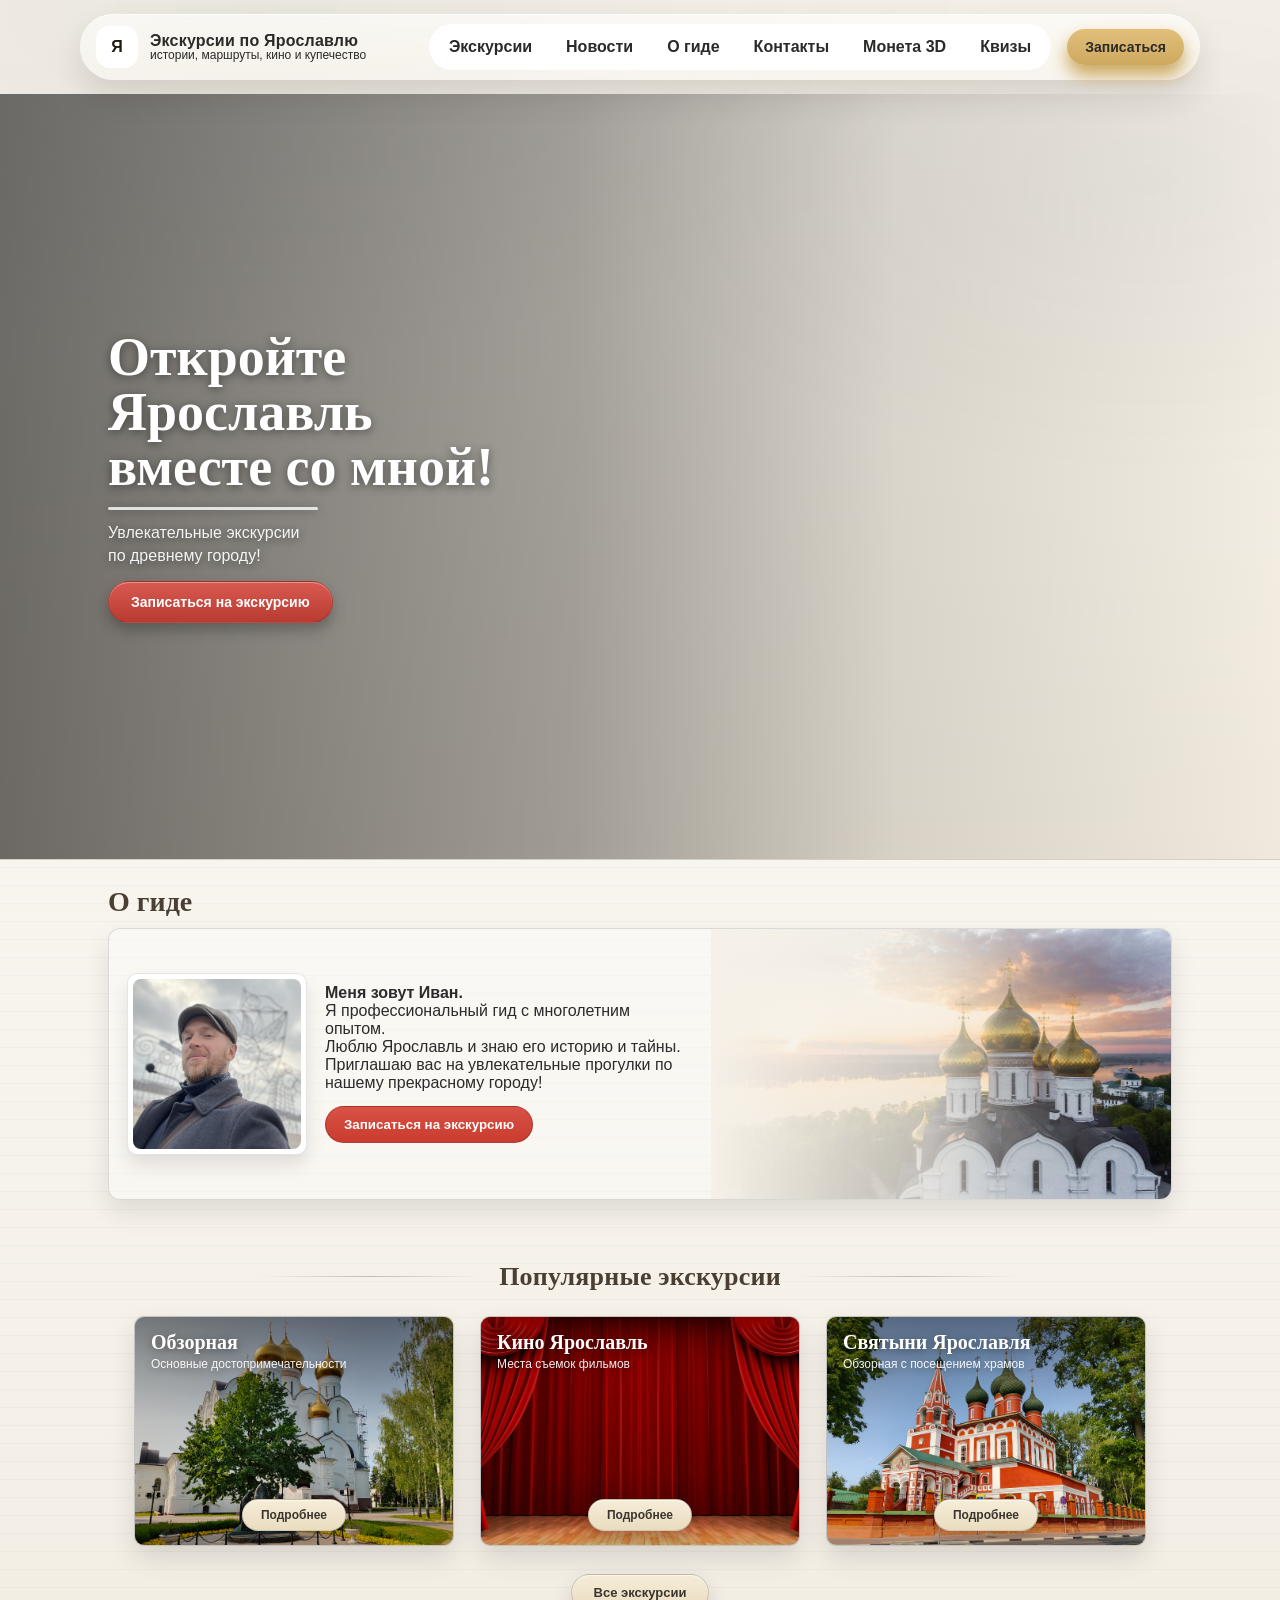
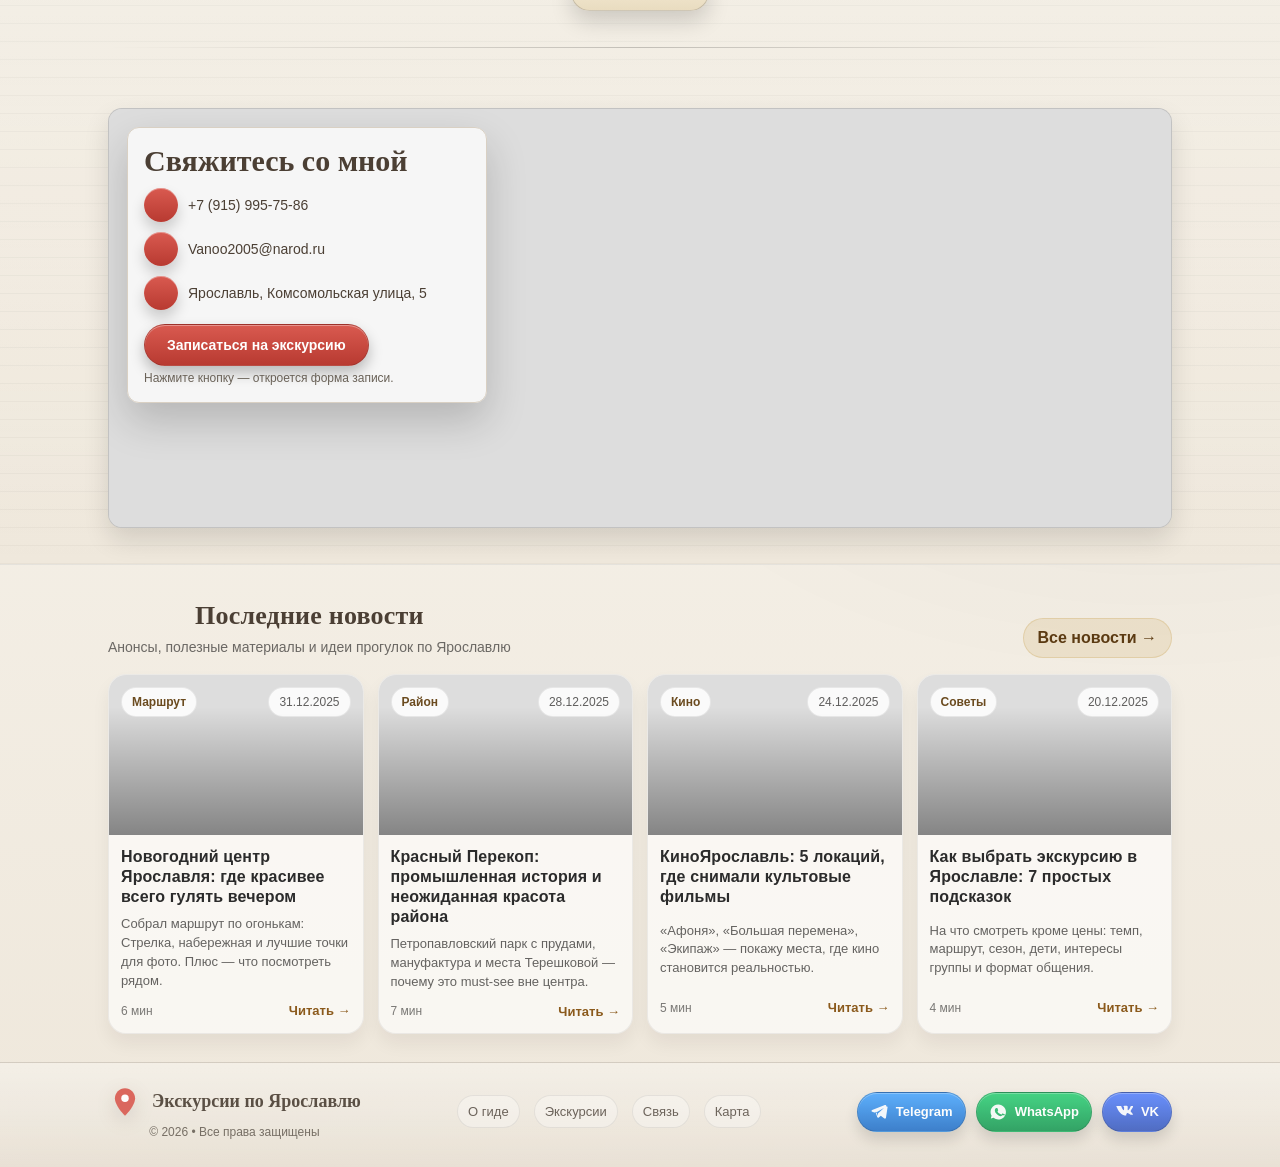
==== commit ec1e7cf9: "Add files via upload" ====
--- a/index.html
+++ b/index.html
@@ -5,131 +5,38 @@
   <meta name="viewport" content="width=device-width,initial-scale=1" />
   <link rel="stylesheet" href="styles.css">
   <link rel="stylesheet" href="styleHeader.css">
-  l
-
-
-
   <title>Экскурсии по Ярославлю</title>
-
-  
-   
 </head>
 
 <body>
 <!-- Header -->
 <header class="site-header">
- 
- 
-
   <div class="header-inner">
-    <!-- ВАЖНО: бренд не должен быть обычной ссылкой в iframe -->
-    <a href="#" class="brand" data-go="home">
+   
+    <a href="index.html" class="brand">
       <div class="brand-logo">Я</div>
       <div class="brand-text">
         <div class="brand-title">Экскурсии по Ярославлю</div>
         <div class="brand-sub">истории, маршруты, кино и купечество</div>
       </div>
     </a>
-
-    <!-- ВАЖНО: секции делаем #... (будет скроллить родитель) -->
+    
+    <!-- ОСНОВНАЯ НАВИГАЦИЯ -->
     <nav class="nav">
-      <a href="#tours" data-scroll="tours">Экскурсии</a>
-      <a href="news.html" data-page="news.html">Новости</a>
-      <a href="#about" data-scroll="about">О гиде</a>
-      <a href="#contact" data-scroll="contact">Контакты</a>
-    </nav>
-
-       <nav class="nav">
-      <a href="./Coin3D/coin.html" data-scroll="./Coin3D/coin.html">Монета3D</a>
-      <a href="./Quizes/index.html" data-page="./Quizes/index.html">Квизы</a>
-
-    </nav>
-
-    <!-- кнопка: либо скролл к контактам, либо открыть модалку -->
-    <a href="#contact" class="cta" data-scroll="contact">Записаться</a>
+  <a href="index.html#tours">Экскурсии</a>
+  <a href="news.html">Новости</a>
+  <a href="index.html#about">О гиде</a>
+  <a href="index.html#contact">Контакты</a>
+  <a href="Coin3D/coin.html">Монета 3D</a>
+  <a href="Quizes/index.html">Квизы</a>
+</nav>
+
+    <a href="index.html#contact" class="cta">Записаться</a>
   </div>
-
-  <script>
-    // ===== helpers =====
-    function safeParentHrefSet(url){
-      try { parent.location.href = url; }
-      catch(e){ window.top.location.href = url; }
-    }
-
-    function onIndex(){
-      try{
-        const p = parent.location.pathname || "";
-        return p.endsWith("/index.html") || p.endsWith("\\index.html") || p.endsWith("/") || p === "";
-      }catch(e){
-        return false;
-      }
-    }
-
-    function sendToParent(payload){
-      try { parent.postMessage(payload, "*"); }
-      catch(e){ /* ignore */ }
-    }
-
-    function scrollParentTo(id){
-      // если мы НЕ на index.html — переходим туда с якорем
-      if(!onIndex()){
-        safeParentHrefSet("index.html#" + encodeURIComponent(id));
-        return;
-      }
-      // если на index — просто скроллим
-      sendToParent({ type: "scrollTo", id: id });
-    }
-
-    function goHome(){
-      if(onIndex()){
-        sendToParent({ type: "scrollTop" });
-      } else {
-        safeParentHrefSet("index.html");
-      }
-    }
-
-    // ===== wire clicks =====
-    document.addEventListener("click", function(e){
-      const a = e.target.closest("a");
-      if(!a) return;
-
-      // бренд
-      if(a.dataset.go === "home"){
-        e.preventDefault();
-        goHome();
-        return;
-      }
-
-      // секции
-      if(a.dataset.scroll){
-        e.preventDefault();
-        scrollParentTo(a.dataset.scroll);
-        return;
-      }
-
-      // страницы
-      if(a.dataset.page){
-        e.preventDefault();
-        safeParentHrefSet(a.dataset.page);
-        return;
-      }
-
-      // запасной вариант: если href="#..."
-      const href = a.getAttribute("href") || "";
-      if(href.startsWith("#")){
-        e.preventDefault();
-        const id = href.slice(1);
-        if(id) scrollParentTo(id);
-        return;
-      }
-    });
-  </script>
 </header>
-
 <!-- Header -->
 
 
-  <!-- HERO -->
   <header class="hero" id="top">
     <div class="container">
       <div class="hero-box">
@@ -137,7 +44,7 @@
         <div class="hero-divider"></div>
         <div class="hero-sub">Увлекательные экскурсии<br>по древнему городу!</div>
 
-        <!-- Кнопка открывает попап записи -->
+
         <button class="btn js-open-booking" data-from="Главная" type="button">
           Записаться на экскурсию
         </button>
@@ -906,6 +813,83 @@
   })();
 </script>
 
+<!-- Header -->
+  <script>
+    // ===== helpers =====
+    function safeParentHrefSet(url){
+      try { parent.location.href = url; }
+      catch(e){ window.top.location.href = url; }
+    }
+
+    function onIndex(){
+      try{
+        const p = parent.location.pathname || "";
+        return p.endsWith("/index.html") || p.endsWith("\\index.html") || p.endsWith("/") || p === "";
+      }catch(e){
+        return false;
+      }
+    }
+
+    function sendToParent(payload){
+      try { parent.postMessage(payload, "*"); }
+      catch(e){ /* ignore */ }
+    }
+
+    function scrollParentTo(id){
+      // если мы НЕ на index.html — переходим туда с якорем
+      if(!onIndex()){
+        safeParentHrefSet("index.html#" + encodeURIComponent(id));
+        return;
+      }
+      // если на index — просто скроллим
+      sendToParent({ type: "scrollTo", id: id });
+    }
+
+    function goHome(){
+      if(onIndex()){
+        sendToParent({ type: "scrollTop" });
+      } else {
+        safeParentHrefSet("index.html");
+      }
+    }
+
+    // ===== wire clicks =====
+    document.addEventListener("click", function(e){
+      const a = e.target.closest("a");
+      if(!a) return;
+
+      // бренд
+      if(a.dataset.go === "home"){
+        e.preventDefault();
+        goHome();
+        return;
+      }
+
+      // секции
+      if(a.dataset.scroll){
+        e.preventDefault();
+        scrollParentTo(a.dataset.scroll);
+        return;
+      }
+
+      // страницы
+      if(a.dataset.page){
+        e.preventDefault();
+        safeParentHrefSet(a.dataset.page);
+        return;
+      }
+
+      // запасной вариант: если href="#..."
+      const href = a.getAttribute("href") || "";
+      if(href.startsWith("#")){
+        e.preventDefault();
+        const id = href.slice(1);
+        if(id) scrollParentTo(id);
+        return;
+      }
+    });
+  </script>
+
 
 </body>
 </html>
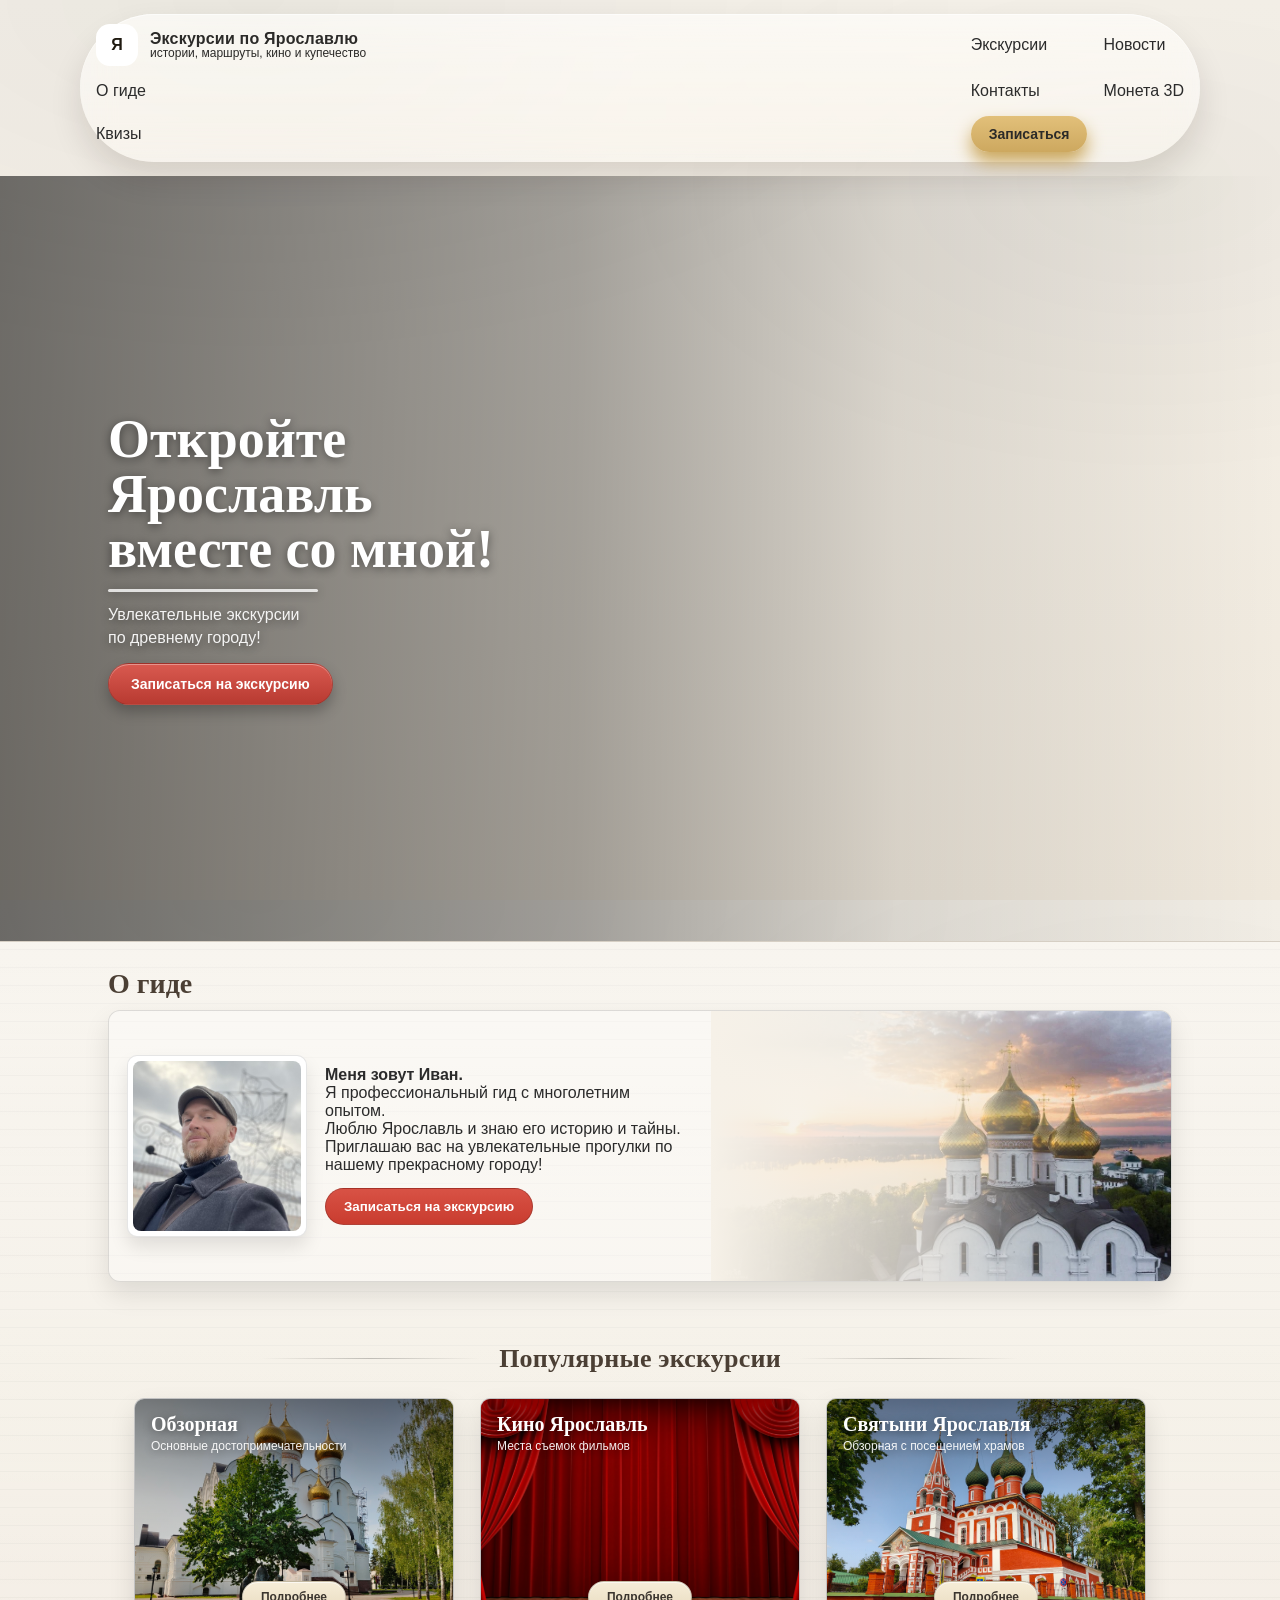
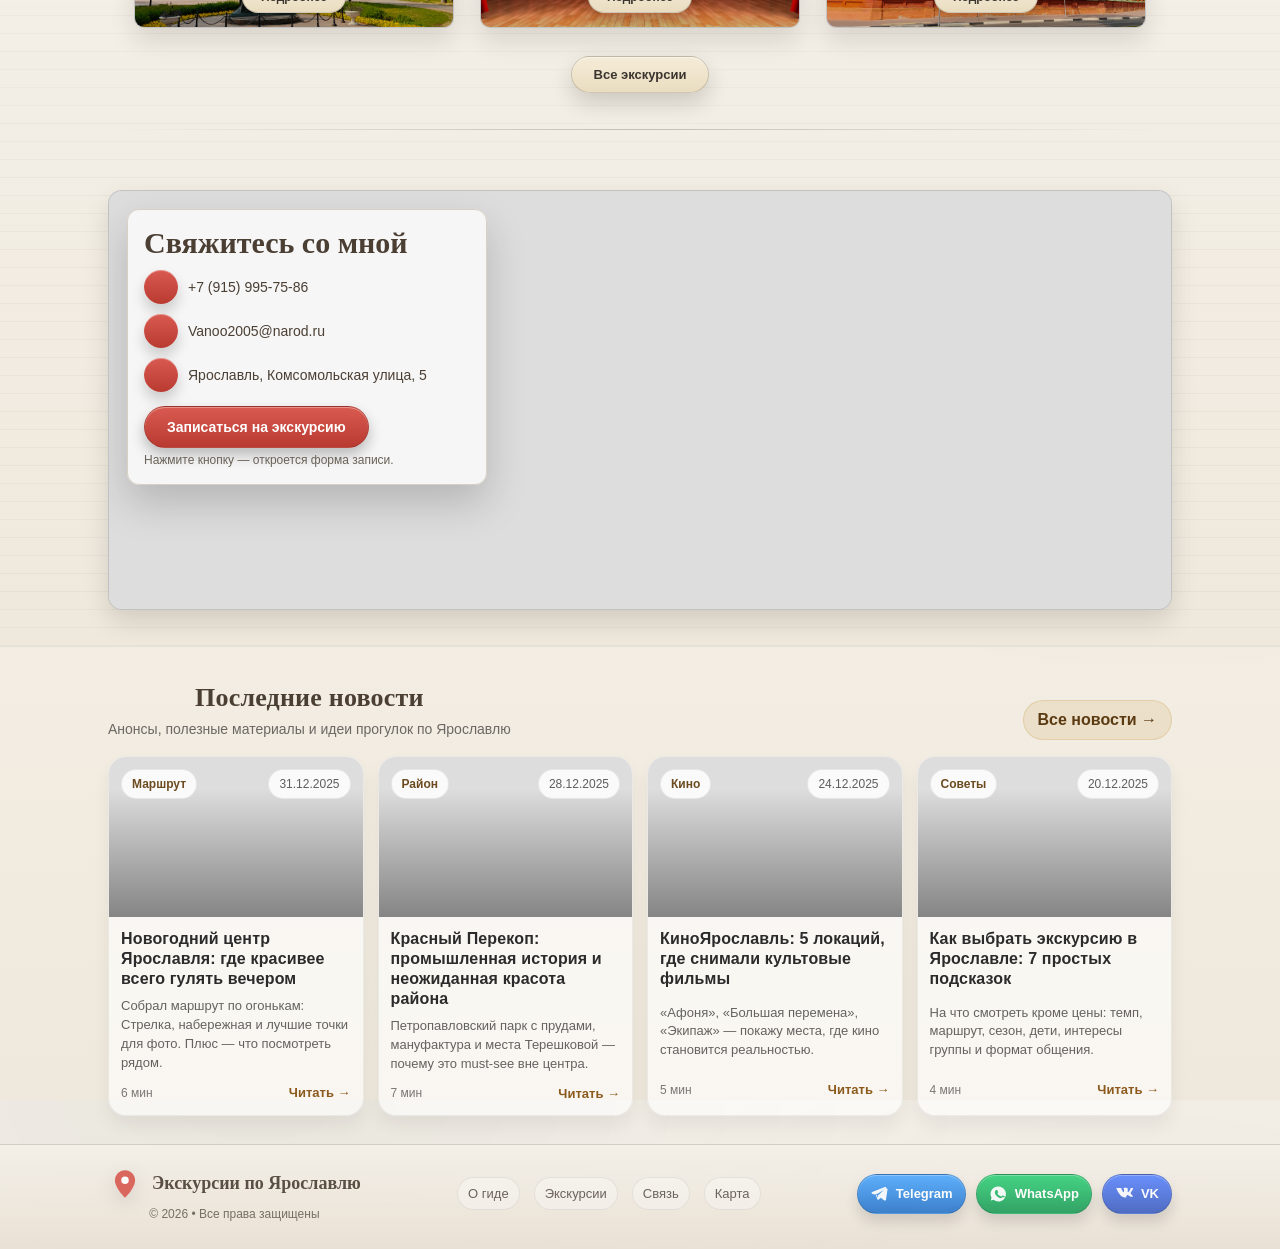
==== commit 972795e5: "Add files via upload" ====
--- a/index.html
+++ b/index.html
@@ -22,14 +22,14 @@
     </a>
     
     <!-- ОСНОВНАЯ НАВИГАЦИЯ -->
-    <nav class="nav">
-  <a href="index.html#tours">Экскурсии</a>
+   
+  <a href="news.html">Экскурсии</a>
   <a href="news.html">Новости</a>
-  <a href="index.html#about">О гиде</a>
-  <a href="index.html#contact">Контакты</a>
+  <a href="news.html">О гиде</a>
+  <a href="news.html">Контакты</a>
   <a href="Coin3D/coin.html">Монета 3D</a>
   <a href="Quizes/index.html">Квизы</a>
-</nav>
+
 
     <a href="index.html#contact" class="cta">Записаться</a>
   </div>
@@ -93,7 +93,7 @@
           <article class="tour-card">
             <img class="bg"
               src="images/tours/obzornaya.jpg"
-              srcset="images/tours/obzornaya.jpg 1x, images/tours/obzornaya@2x.jpg 2x"
+              srcset="images/tours/obzornaya.jpg 1x, 2x"
               alt="Обзорная"
             />
             <div class="overlay"></div>
@@ -246,14 +246,14 @@
 
 
 
-<link rel="stylesheet" href="/css/news.css">
-<script src="/js/news.js"></script>
+
+
 <script>
   renderLatestNews("latestNewsGrid", 4);
 </script>
 
 
-<script src="./news-data.js"></script>
+
 <script>
   (function(){
     const grid = document.getElementById("homeNewsGrid");
